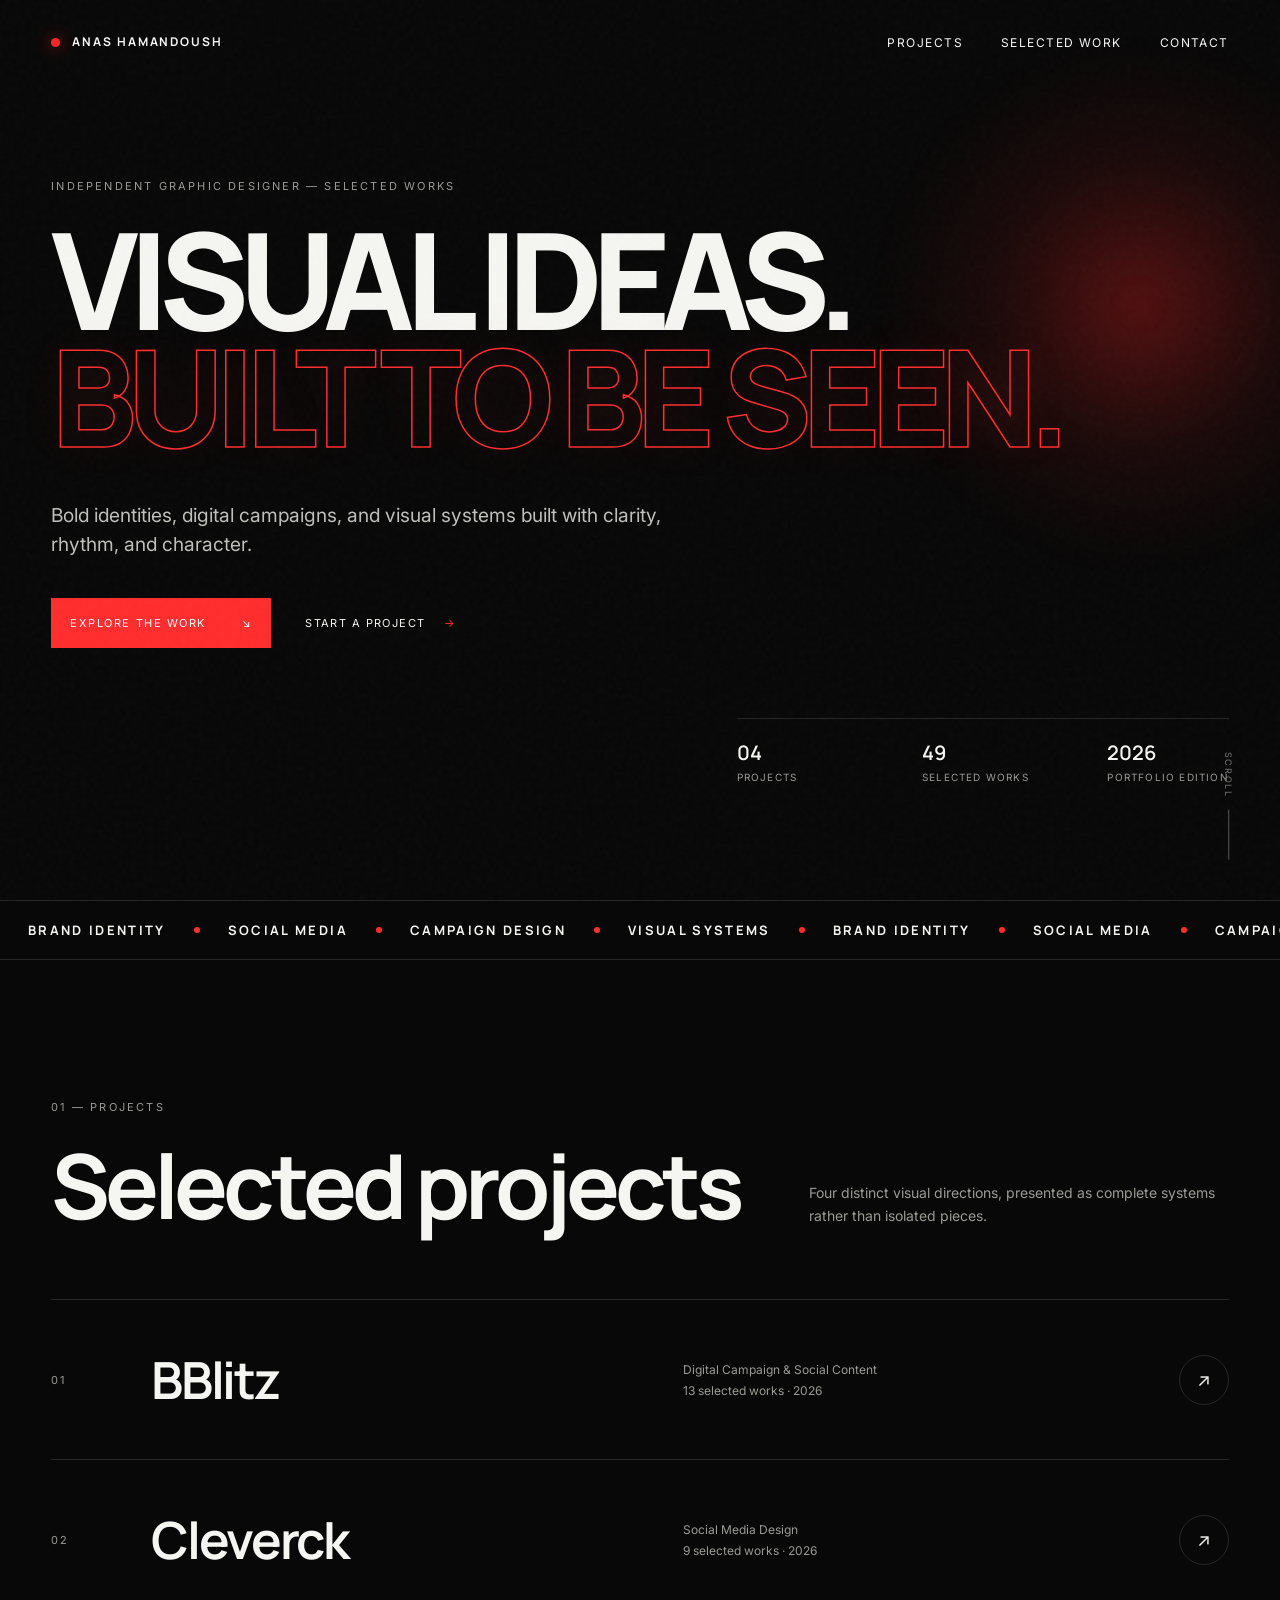
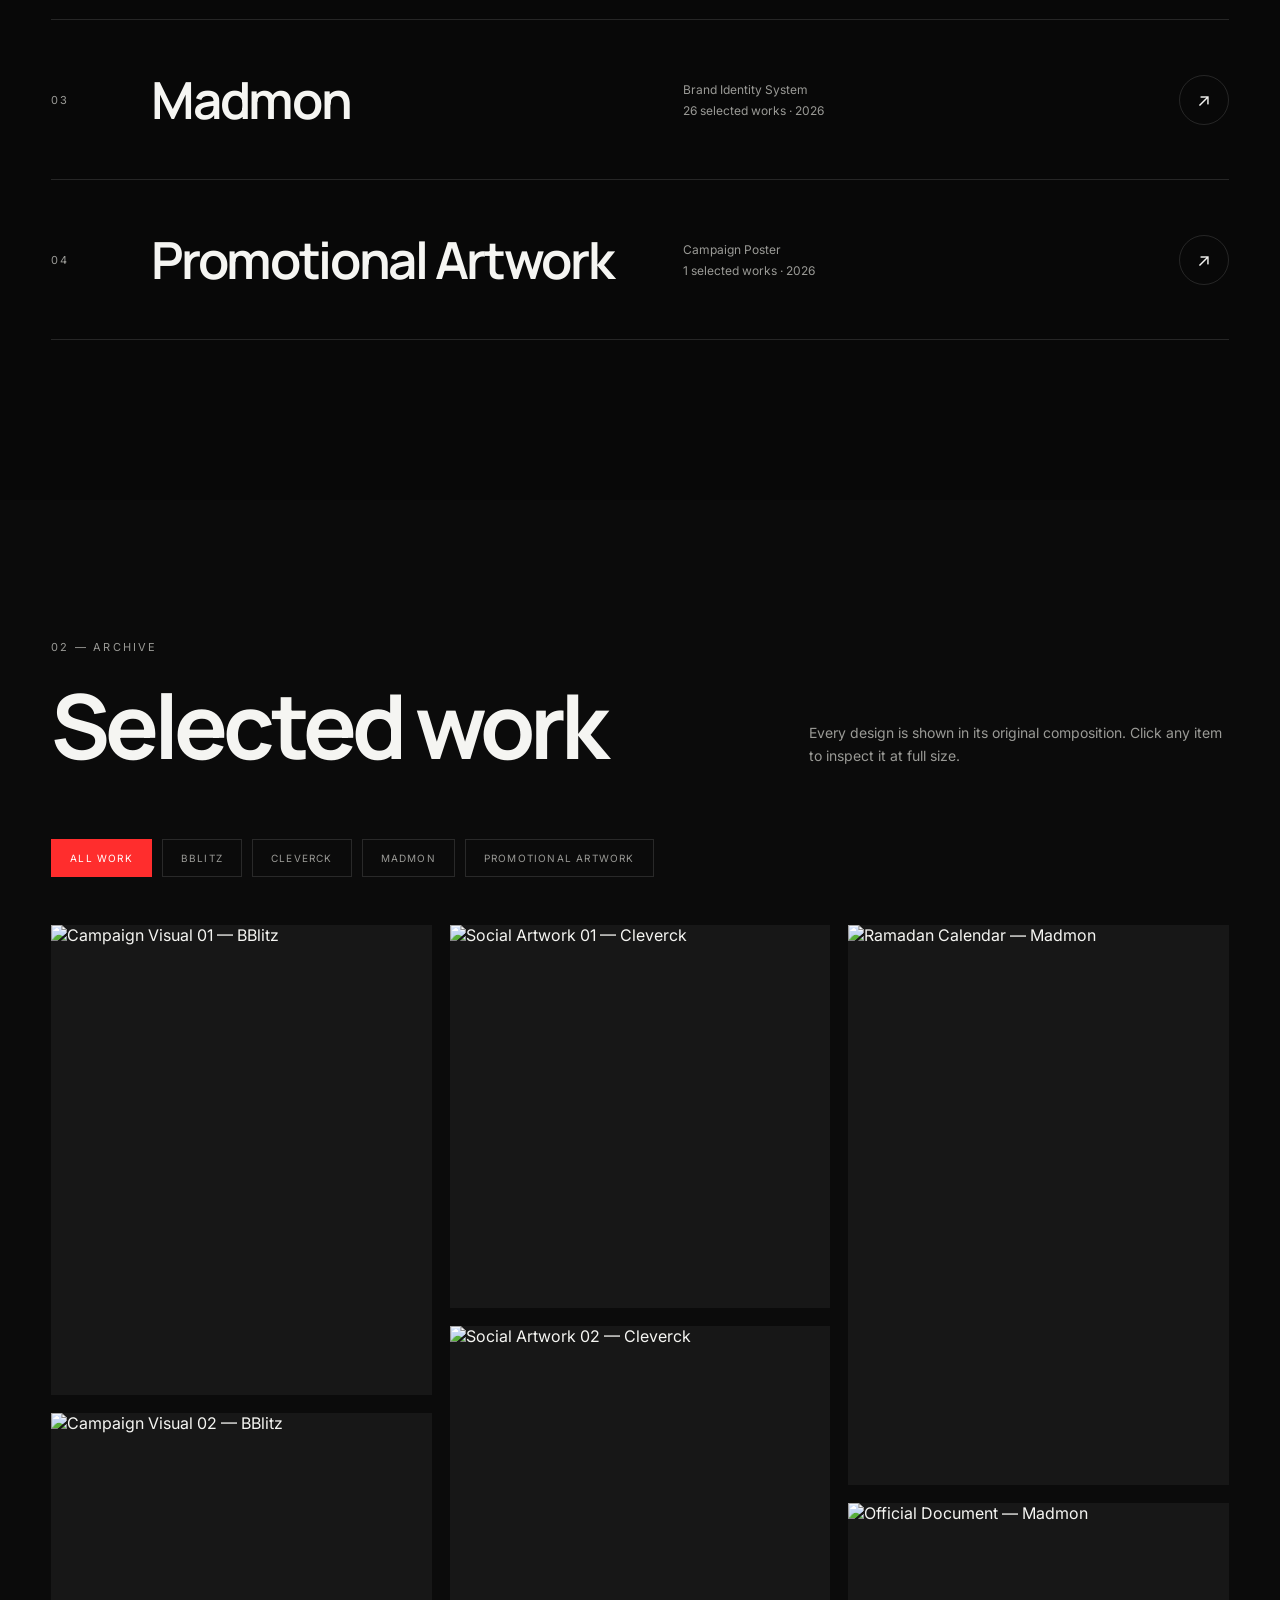
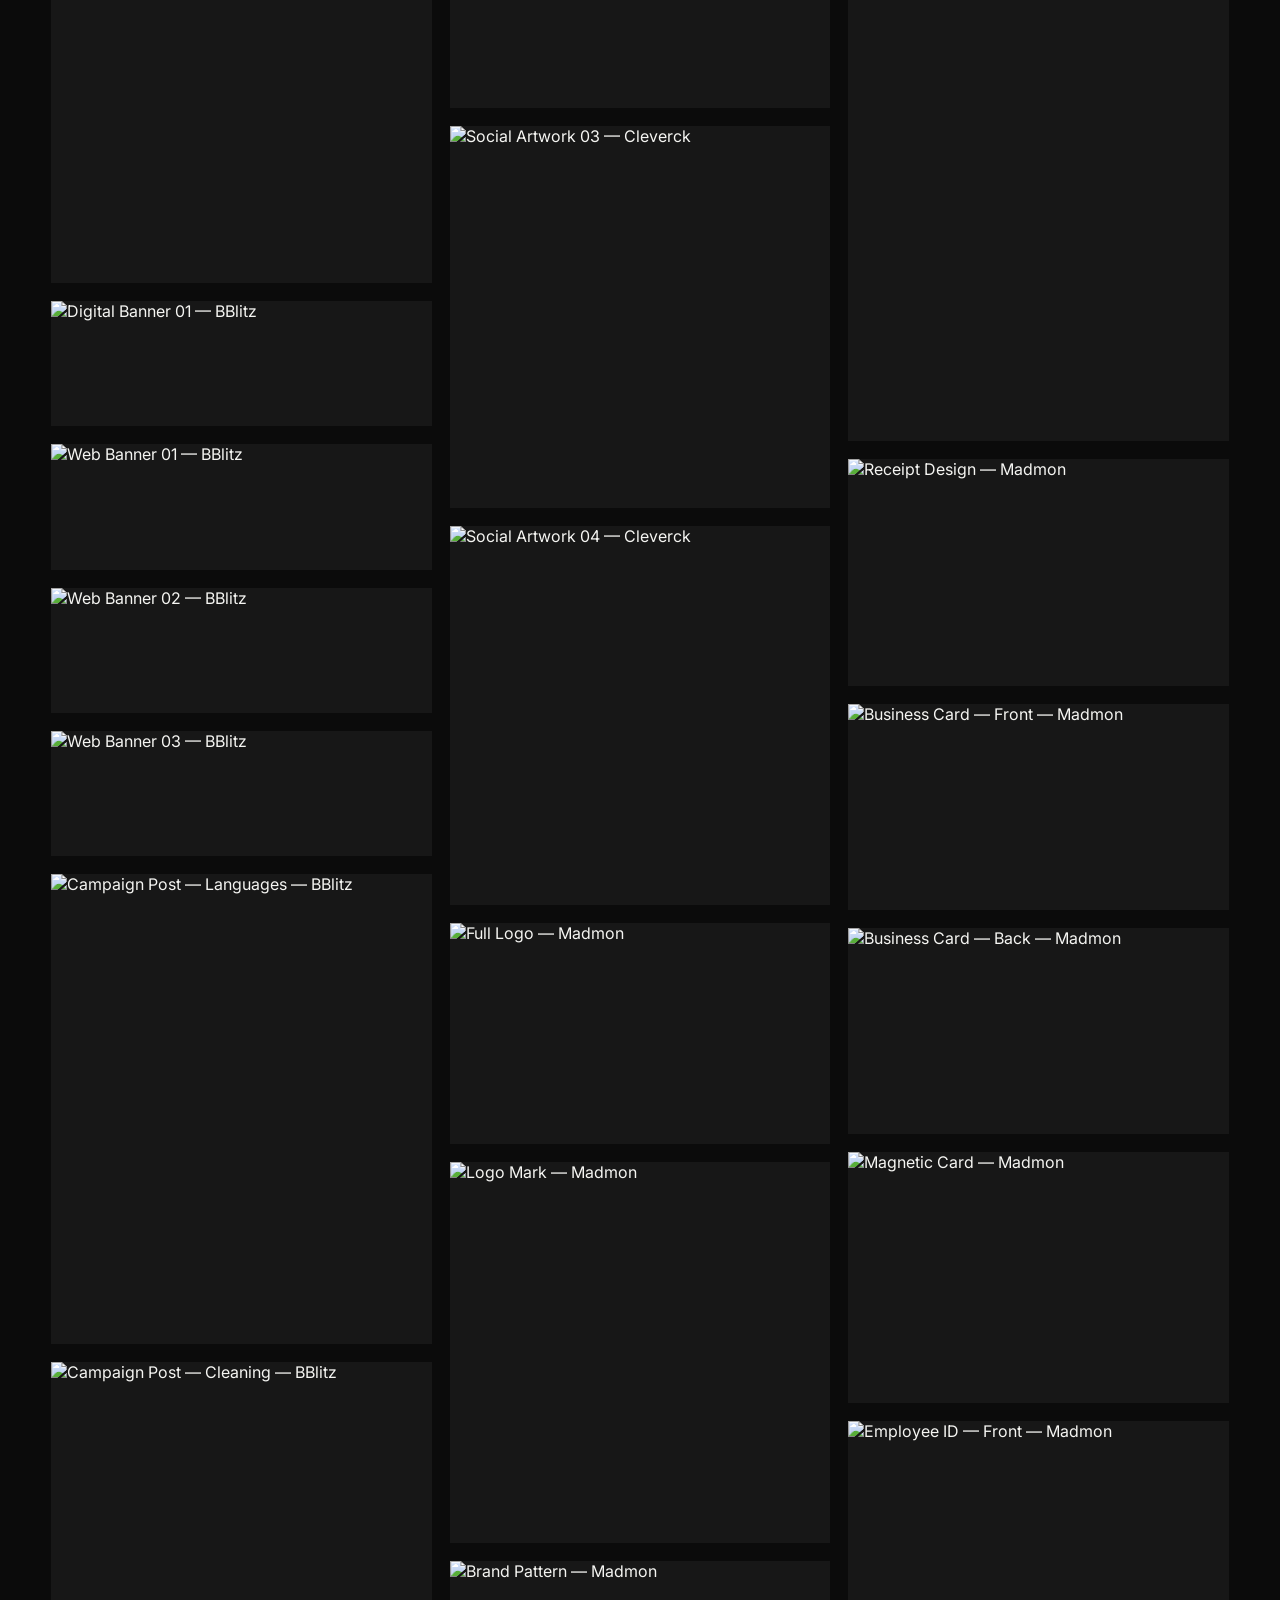
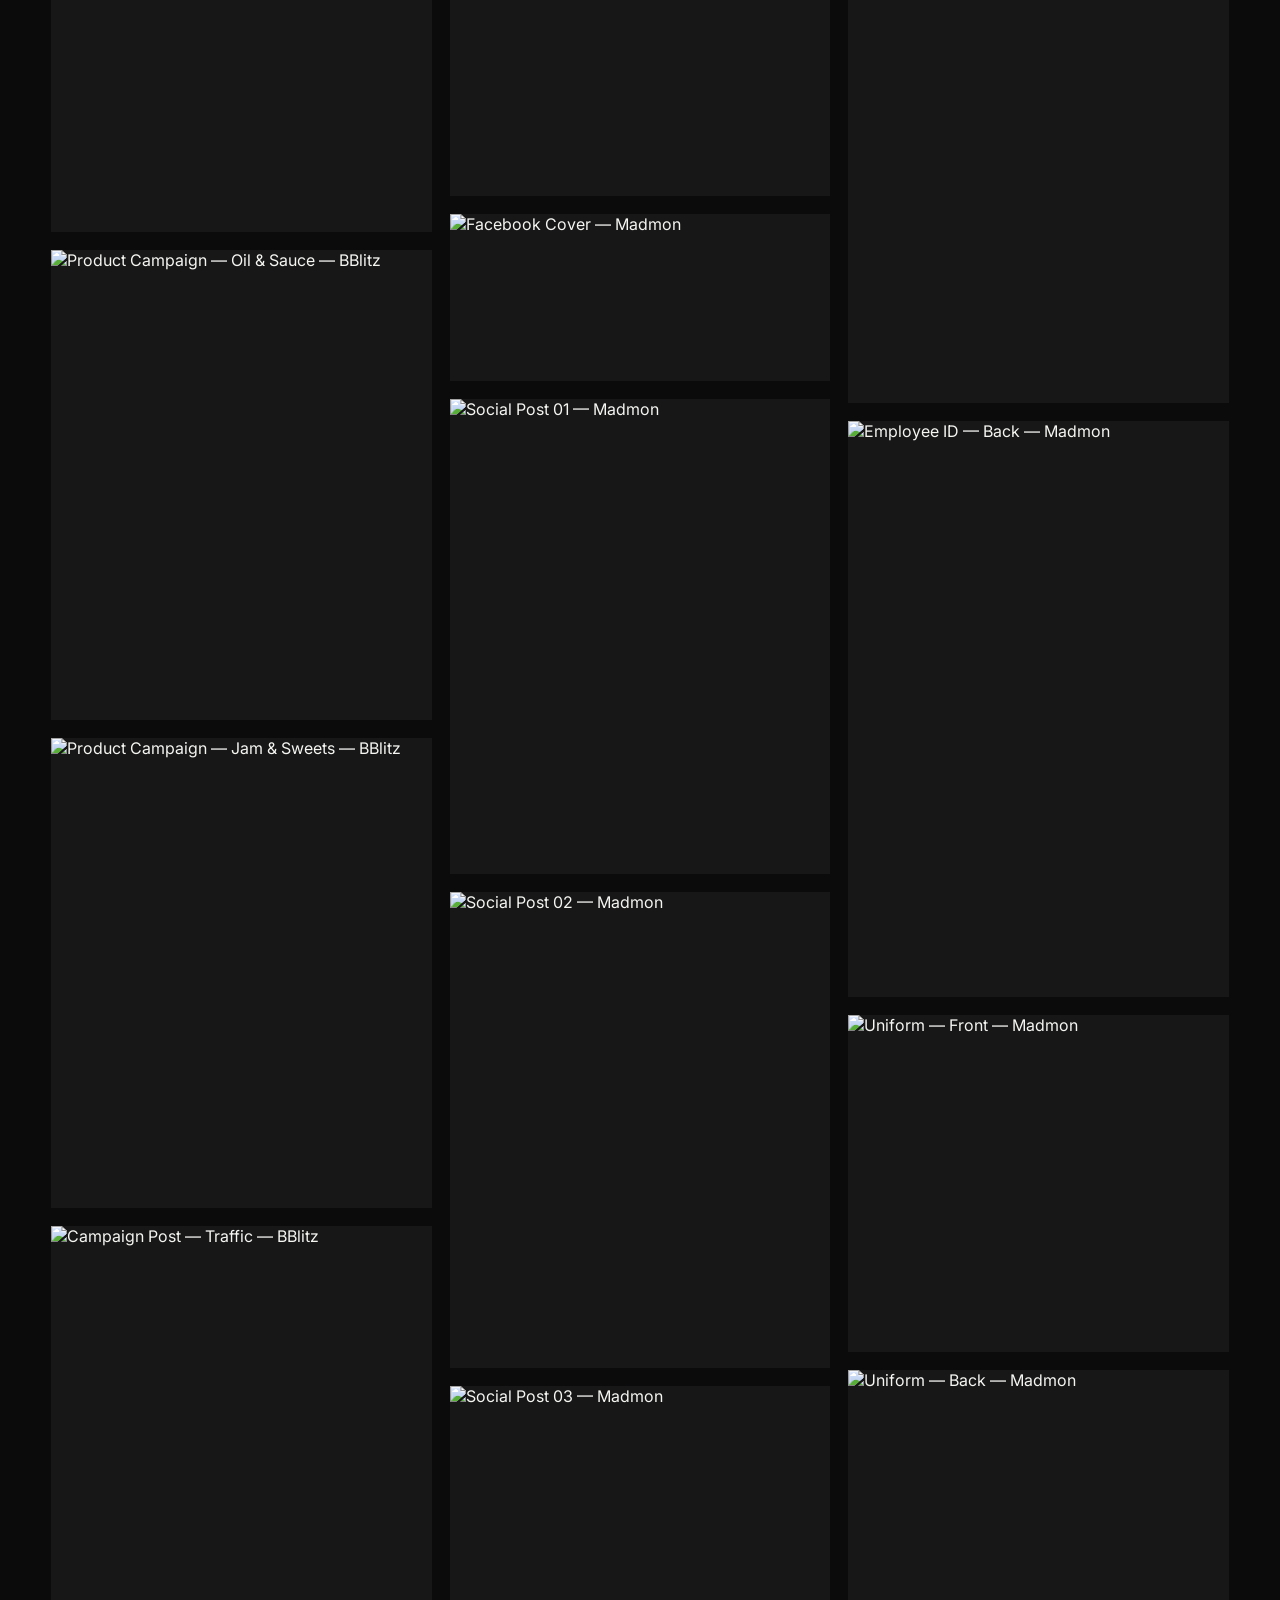
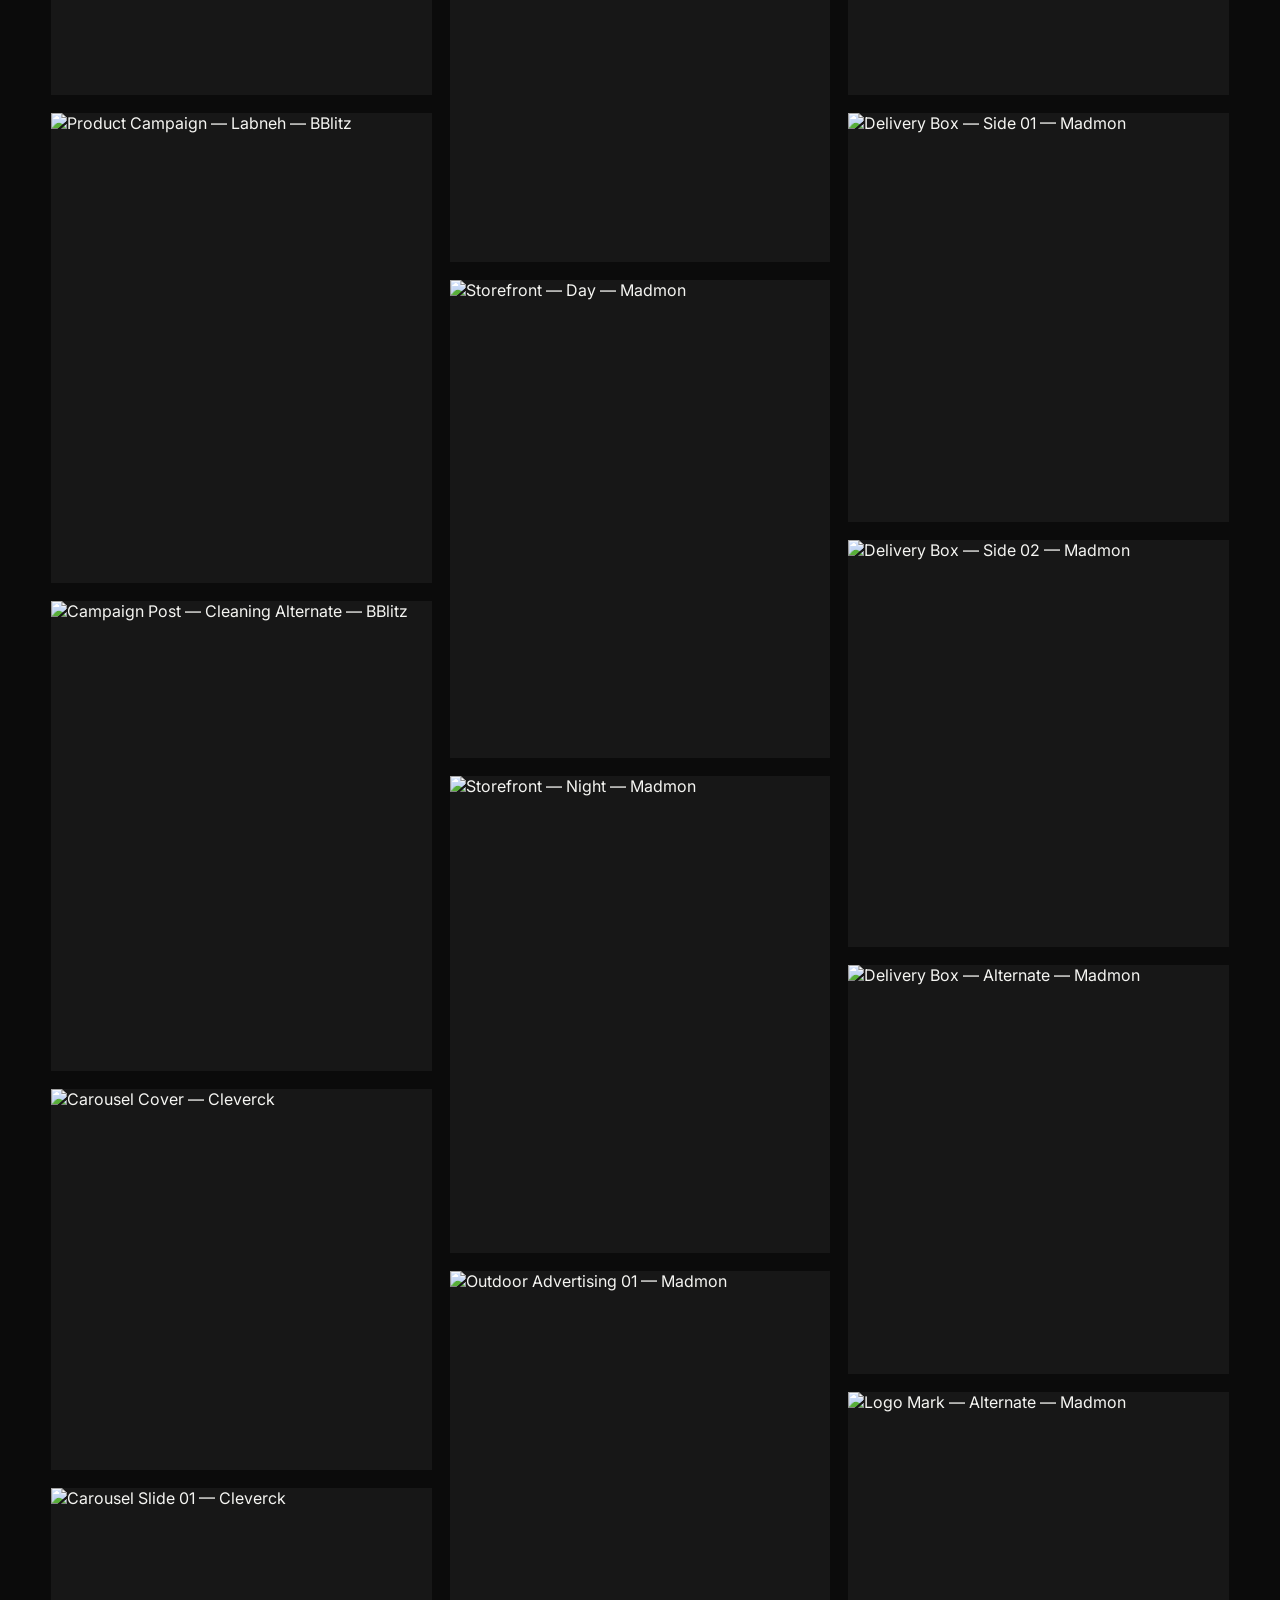
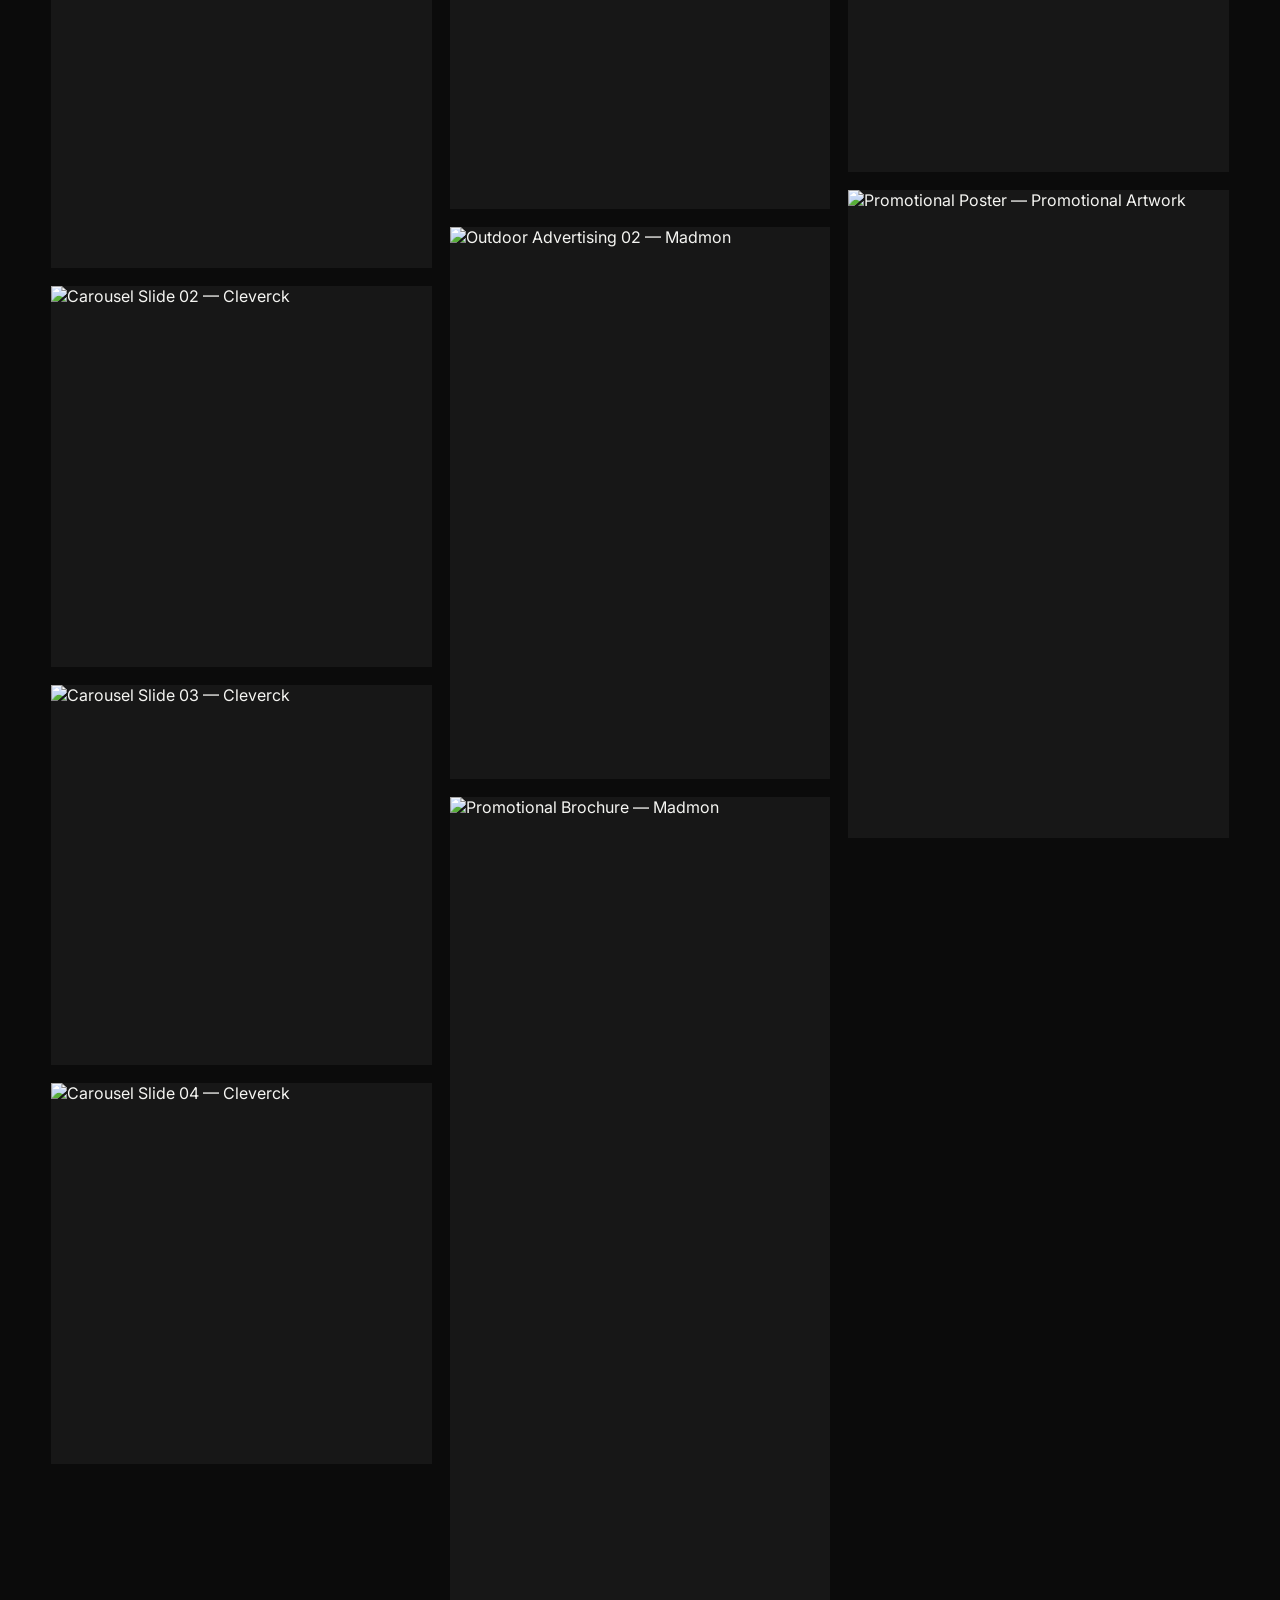
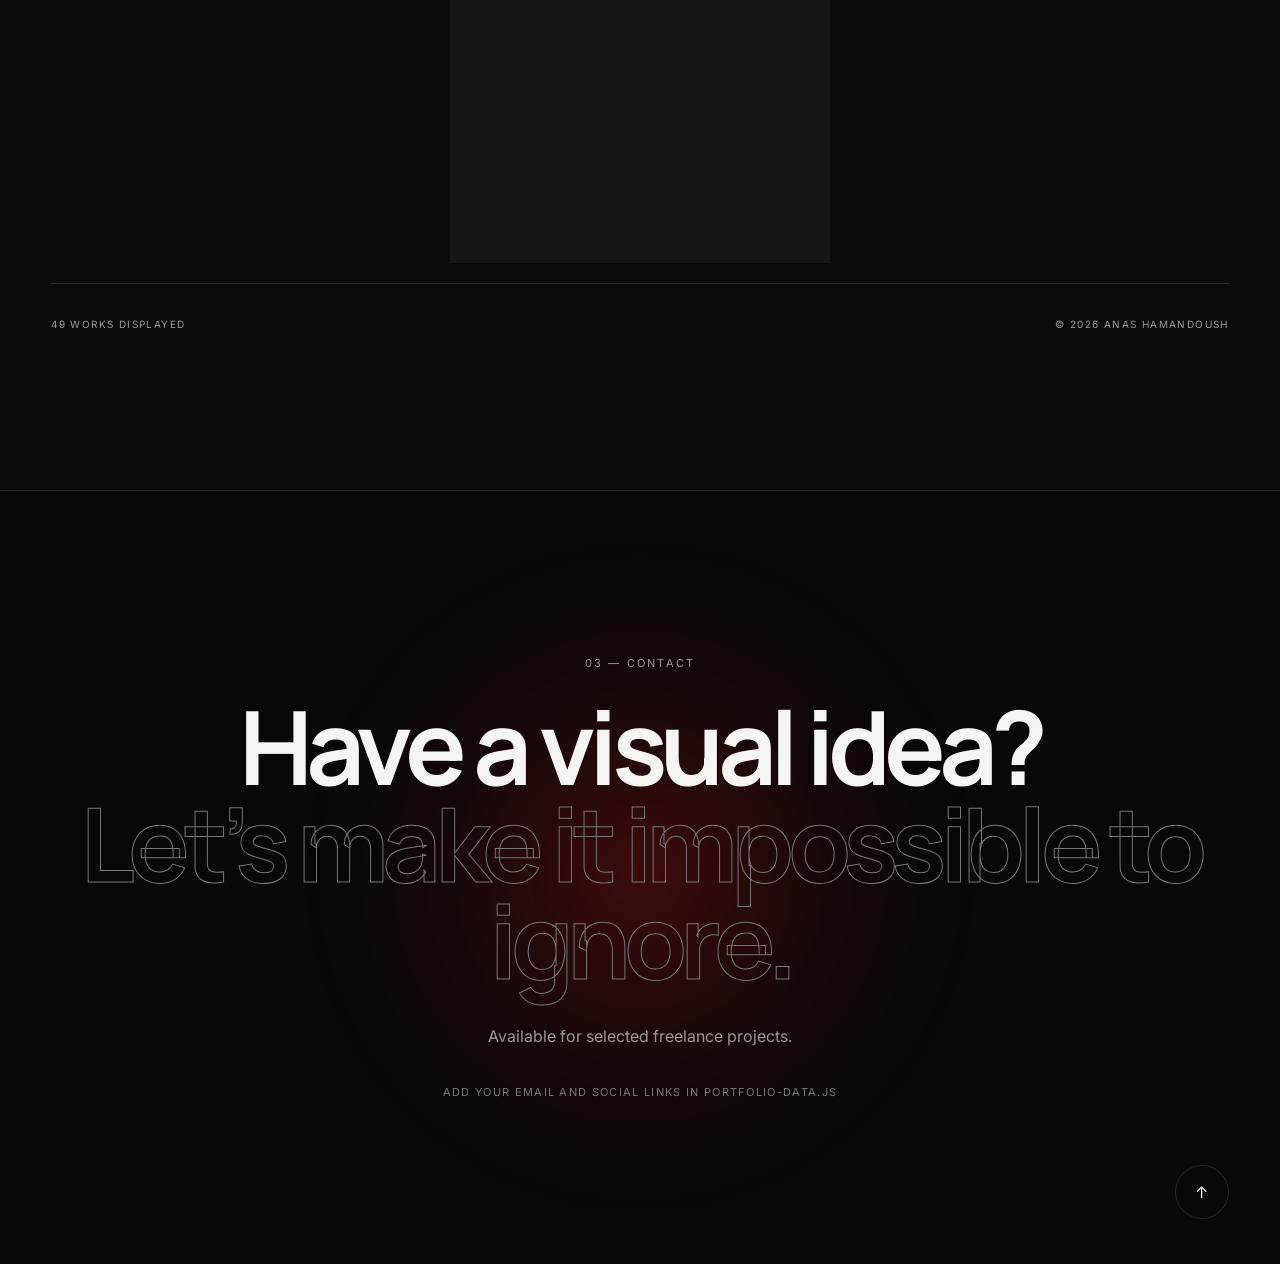
==== index.html @ 8f5f517b "Add files via upload" ====
<!doctype html>
<html lang="en">
<head>
  <meta charset="UTF-8" />
  <meta name="viewport" content="width=device-width, initial-scale=1.0" />
  <meta name="description" content="Graphic design portfolio of Anas Hamandoush." />
  <meta name="theme-color" content="#090909" />
  <title>Anas Hamandoush — Graphic Designer</title>
  <link rel="preconnect" href="https://fonts.googleapis.com">
  <link rel="preconnect" href="https://fonts.gstatic.com" crossorigin>
  <link href="https://fonts.googleapis.com/css2?family=Inter:wght@400;500;600;700&family=Manrope:wght@400;500;600;700;800&display=swap" rel="stylesheet">
  <link rel="stylesheet" href="styles.css" />
</head>
<body>
  <div class="noise" aria-hidden="true"></div>
  <div class="scroll-progress" aria-hidden="true"><span></span></div>

  <header class="site-header">
    <a class="brand" href="#top" aria-label="Home"><span class="brand-dot"></span><span id="brand-name">ANAS HAMANDOUSH</span></a>
    <nav class="desktop-nav" aria-label="Primary navigation">
      <a href="#projects">Projects</a>
      <a href="#work">Selected Work</a>
      <a href="#contact">Contact</a>
    </nav>
    <button class="menu-toggle" aria-label="Open menu" aria-expanded="false"><span></span><span></span></button>
  </header>

  <div class="mobile-menu" aria-hidden="true">
    <a href="#projects">Projects</a><a href="#work">Selected Work</a><a href="#contact">Contact</a>
  </div>

  <main id="top">
    <section class="hero section-pad">
      <div class="hero-grid"></div>
      <div class="hero-content reveal">
        <p class="eyebrow" id="hero-eyebrow"></p>
        <h1><span>Visual ideas.</span><span class="accent-text">Built to be seen.</span></h1>
        <p class="hero-copy" id="hero-intro"></p>
        <div class="hero-actions">
          <a class="button button-primary" href="#work">Explore the work <span>↘</span></a>
          <a class="text-link" href="#contact">Start a project <span>→</span></a>
        </div>
      </div>
      <div class="hero-index reveal" aria-label="Portfolio statistics">
        <div><strong id="stat-projects">04</strong><span>Projects</span></div>
        <div><strong id="stat-works">48</strong><span>Selected works</span></div>
        <div><strong>2026</strong><span>Portfolio edition</span></div>
      </div>
      <div class="scroll-cue">SCROLL <i></i></div>
    </section>

    <section class="marquee" aria-hidden="true">
      <div class="marquee-track">
        <span>BRAND IDENTITY</span><i></i><span>SOCIAL MEDIA</span><i></i><span>CAMPAIGN DESIGN</span><i></i><span>VISUAL SYSTEMS</span><i></i>
        <span>BRAND IDENTITY</span><i></i><span>SOCIAL MEDIA</span><i></i><span>CAMPAIGN DESIGN</span><i></i><span>VISUAL SYSTEMS</span><i></i>
      </div>
    </section>

    <section id="projects" class="projects section-pad">
      <div class="section-heading reveal">
        <div><p class="eyebrow">01 — Projects</p><h2>Selected projects</h2></div>
        <p>Four distinct visual directions, presented as complete systems rather than isolated pieces.</p>
      </div>
      <div id="project-list" class="project-list"></div>
    </section>

    <section id="work" class="work section-pad">
      <div class="section-heading reveal">
        <div><p class="eyebrow">02 — Archive</p><h2>Selected work</h2></div>
        <p>Every design is shown in its original composition. Click any item to inspect it at full size.</p>
      </div>
      <div class="filters reveal" id="filters"></div>
      <div class="gallery" id="gallery"></div>
      <div class="gallery-footer"><span id="visible-count"></span><span>© <span id="current-year"></span> Anas Hamandoush</span></div>
    </section>

    <section id="contact" class="contact section-pad">
      <div class="contact-orb" aria-hidden="true"></div>
      <div class="contact-content reveal">
        <p class="eyebrow">03 — Contact</p>
        <h2>Have a visual idea?<br><span>Let’s make it impossible to ignore.</span></h2>
        <p id="footer-message"></p>
        <div class="contact-links" id="contact-links"></div>
      </div>
      <a href="#top" class="back-top" aria-label="Back to top">↑</a>
    </section>
  </main>

  <div class="lightbox" role="dialog" aria-modal="true" aria-hidden="true" aria-label="Image viewer">
    <button class="lightbox-close" aria-label="Close viewer">×</button>
    <button class="lightbox-nav lightbox-prev" aria-label="Previous image">←</button>
    <figure><img alt="" /><figcaption><span class="lightbox-title"></span><span class="lightbox-count"></span></figcaption></figure>
    <button class="lightbox-nav lightbox-next" aria-label="Next image">→</button>
  </div>

  <script src="portfolio-data.js"></script>
  <script src="script.js"></script>
</body>
</html>
---- styles.css ----
:root {
  --bg: #080808;
  --surface: #101010;
  --surface-2: #171717;
  --text: #f5f5f2;
  --muted: #9a9a96;
  --line: rgba(255,255,255,.12);
  --accent: #ff2d2d;
  --accent-deep: #b50000;
  --max: 1440px;
  --pad: clamp(22px, 4vw, 72px);
}
* { box-sizing: border-box; }
html { scroll-behavior: smooth; background: var(--bg); }
body { margin: 0; color: var(--text); background: var(--bg); font-family: Inter, sans-serif; overflow-x: hidden; }
body.menu-open, body.lightbox-open { overflow: hidden; }
a { color: inherit; text-decoration: none; }
button { color: inherit; font: inherit; }
img { display: block; max-width: 100%; }
::selection { background: var(--accent); color: #fff; }
.noise { position: fixed; inset: 0; pointer-events: none; z-index: 100; opacity: .035; background-image: url("data:image/svg+xml,%3Csvg viewBox='0 0 180 180' xmlns='http://www.w3.org/2000/svg'%3E%3Cfilter id='n'%3E%3CfeTurbulence type='fractalNoise' baseFrequency='.9' numOctaves='3' stitchTiles='stitch'/%3E%3C/filter%3E%3Crect width='100%25' height='100%25' filter='url(%23n)' opacity='.7'/%3E%3C/svg%3E"); }
.scroll-progress { position: fixed; inset: 0 0 auto; height: 2px; z-index: 120; }
.scroll-progress span { display: block; width: 0; height: 100%; background: var(--accent); box-shadow: 0 0 18px var(--accent); }
.section-pad { padding-left: var(--pad); padding-right: var(--pad); }
.site-header { position: fixed; z-index: 90; inset: 0 0 auto; height: 84px; display: flex; align-items: center; justify-content: space-between; padding: 0 var(--pad); mix-blend-mode: difference; color: white; }
.brand { display: flex; align-items: center; gap: 12px; font: 700 12px/1 Manrope, sans-serif; letter-spacing: .16em; }
.brand-dot { width: 9px; height: 9px; border-radius: 50%; background: var(--accent); box-shadow: 0 0 18px rgba(255,45,45,.9); }
.desktop-nav { display: flex; gap: 38px; font-size: 12px; text-transform: uppercase; letter-spacing: .12em; }
.desktop-nav a { position: relative; }
.desktop-nav a::after { content:""; position: absolute; left:0; right:100%; bottom:-8px; height:1px; background:white; transition:.3s; }
.desktop-nav a:hover::after { right:0; }
.menu-toggle { display: none; width: 42px; height: 42px; border:0; background:transparent; padding:10px; cursor:pointer; }
.menu-toggle span { display:block; height:1px; background:white; margin:7px 0; transition:.3s; }
.mobile-menu { position: fixed; z-index: 80; inset:0; background:#090909; display:flex; flex-direction:column; justify-content:center; padding:var(--pad); transform:translateY(-105%); transition:.5s cubic-bezier(.76,0,.24,1); }
.mobile-menu a { font: 700 clamp(40px,12vw,78px)/1.1 Manrope; border-bottom:1px solid var(--line); padding:18px 0; }
body.menu-open .mobile-menu { transform:translateY(0); }
body.menu-open .menu-toggle span:first-child { transform:translateY(4px) rotate(45deg); }
body.menu-open .menu-toggle span:last-child { transform:translateY(-4px) rotate(-45deg); }
.hero { min-height: 100svh; position: relative; display:flex; flex-direction:column; justify-content:center; overflow:hidden; padding-top:120px; padding-bottom:58px; }
.hero::before { content:""; position:absolute; width:42vw; height:42vw; min-width:420px; min-height:420px; right:-10vw; top:4vh; border-radius:50%; background:radial-gradient(circle, rgba(255,36,36,.3), rgba(255,36,36,.08) 38%, transparent 70%); filter:blur(10px); animation:pulse 6s ease-in-out infinite; }
.hero::after { content:""; position:absolute; inset:0; background:linear-gradient(90deg,transparent 49.9%,rgba(255,255,255,.055) 50%,transparent 50.1%), linear-gradient(0deg,transparent 49.9%,rgba(255,255,255,.035) 50%,transparent 50.1%); background-size:120px 120px; mask-image:linear-gradient(to bottom,black,transparent 82%); opacity:.45; }
@keyframes pulse { 50% { transform:scale(1.1); opacity:.75; } }
.hero-content { max-width: 1220px; position:relative; z-index:2; }
.eyebrow { margin:0 0 28px; color:var(--muted); font-size:11px; text-transform:uppercase; letter-spacing:.2em; }
.hero h1 { margin:0; font:800 clamp(58px,10.5vw,164px)/.87 Manrope,sans-serif; letter-spacing:-.075em; text-transform:uppercase; }
.hero h1 span { display:block; }
.accent-text { color:transparent; -webkit-text-stroke:1.5px var(--accent); text-shadow:0 0 42px rgba(255,45,45,.08); }
.hero-copy { max-width:620px; margin:46px 0 0; color:#c0c0bc; font-size:clamp(16px,1.5vw,22px); line-height:1.55; }
.hero-actions { display:flex; align-items:center; gap:34px; margin-top:38px; }
.button { display:inline-flex; align-items:center; justify-content:space-between; min-width:220px; padding:17px 18px; border:1px solid var(--line); text-transform:uppercase; font-size:11px; letter-spacing:.14em; transition:.3s; }
.button-primary { background:var(--accent); border-color:var(--accent); color:white; }
.button-primary:hover { background:white; border-color:white; color:#080808; transform:translateY(-3px); }
.text-link { text-transform:uppercase; letter-spacing:.13em; font-size:11px; display:flex; gap:18px; }
.text-link span { color:var(--accent); transition:.3s; }
.text-link:hover span { transform:translateX(6px); }
.hero-index { position:relative; z-index:2; align-self:flex-end; display:grid; grid-template-columns:repeat(3,1fr); gap:clamp(24px,5vw,80px); margin-top:70px; padding-top:20px; border-top:1px solid var(--line); }
.hero-index div { display:grid; gap:5px; }
.hero-index strong { font:600 20px Manrope; }
.hero-index span { color:var(--muted); font-size:10px; text-transform:uppercase; letter-spacing:.12em; }
.scroll-cue { position:absolute; z-index:3; right:var(--pad); bottom:35px; display:flex; align-items:center; gap:12px; color:#777; font-size:9px; letter-spacing:.18em; transform:rotate(90deg); transform-origin:right center; }
.scroll-cue i { display:block; width:50px; height:1px; background:#555; position:relative; overflow:hidden; }
.scroll-cue i::after { content:""; position:absolute; inset:0; background:var(--accent); transform:translateX(-100%); animation:cue 2s infinite; }
@keyframes cue { to { transform:translateX(100%); } }
.marquee { border-top:1px solid var(--line); border-bottom:1px solid var(--line); overflow:hidden; padding:20px 0; }
.marquee-track { display:flex; width:max-content; align-items:center; animation:marquee 24s linear infinite; }
.marquee span { font:700 13px Manrope; letter-spacing:.18em; padding:0 28px; }
.marquee i { width:6px; height:6px; border-radius:50%; background:var(--accent); }
@keyframes marquee { to { transform:translateX(-50%); } }
.projects, .work { padding-top:140px; padding-bottom:160px; max-width:calc(var(--max) + 2*var(--pad)); margin:auto; }
.section-heading { display:grid; grid-template-columns:1fr minmax(260px,420px); gap:60px; align-items:end; margin-bottom:72px; }
.section-heading h2 { margin:0; font:700 clamp(48px,7vw,94px)/.95 Manrope; letter-spacing:-.055em; }
.section-heading > p { margin:0; color:var(--muted); line-height:1.65; font-size:14px; }
.project-list { border-top:1px solid var(--line); }
.project-row { position:relative; display:grid; grid-template-columns:72px 1.15fr 1fr 80px; gap:28px; align-items:center; min-height:160px; border-bottom:1px solid var(--line); transition:.35s; cursor:pointer; overflow:hidden; }
.project-row::before { content:""; position:absolute; inset:0; background:var(--accent); transform:translateY(102%); transition:.45s cubic-bezier(.76,0,.24,1); z-index:-1; }
.project-row:hover::before { transform:translateY(0); }
.project-row:hover { padding:0 24px; color:white; }
.project-row .number { color:var(--muted); font-size:11px; letter-spacing:.16em; }
.project-row h3 { margin:0; font:650 clamp(32px,4vw,62px)/1 Manrope; letter-spacing:-.045em; }
.project-meta { color:var(--muted); display:grid; gap:6px; font-size:12px; }
.project-row:hover .project-meta, .project-row:hover .number { color:rgba(255,255,255,.75); }
.project-arrow { justify-self:end; width:50px; height:50px; border:1px solid var(--line); border-radius:50%; display:grid; place-items:center; font-size:18px; transition:.35s; }
.project-row:hover .project-arrow { background:white; color:#111; border-color:white; transform:rotate(-45deg); }
.project-preview { position:fixed; z-index:20; width:min(28vw,430px); height:min(36vw,520px); pointer-events:none; opacity:0; transform:translate(-50%,-50%) scale(.85) rotate(-3deg); transition:opacity .25s, transform .25s; border:8px solid white; box-shadow:0 24px 80px rgba(0,0,0,.55); overflow:hidden; }
.project-preview.visible { opacity:1; transform:translate(-50%,-50%) scale(1) rotate(2deg); }
.project-preview img { width:100%; height:100%; object-fit:cover; }
.work { background:#0b0b0b; max-width:none; }
.work > * { max-width:var(--max); margin-left:auto; margin-right:auto; }
.filters { display:flex; flex-wrap:wrap; gap:10px; margin-bottom:48px; }
.filter-button { border:1px solid var(--line); background:transparent; padding:12px 18px; color:var(--muted); text-transform:uppercase; letter-spacing:.12em; font-size:10px; cursor:pointer; transition:.25s; }
.filter-button:hover, .filter-button.active { color:white; border-color:var(--accent); background:var(--accent); }
.gallery { columns:3 320px; column-gap:18px; }
.gallery-item { break-inside:avoid; margin:0 0 18px; position:relative; background:var(--surface-2); overflow:hidden; cursor:zoom-in; opacity:0; transform:translateY(30px); transition:opacity .55s, transform .55s; }
.gallery-item.in-view { opacity:1; transform:none; }
.gallery-item[hidden] { display:none; }
.gallery-item img { width:100%; height:auto; transition:transform .7s cubic-bezier(.2,.8,.2,1), filter .4s; }
.gallery-item::after { content:""; position:absolute; inset:0; background:linear-gradient(to top,rgba(0,0,0,.86),transparent 42%); opacity:0; transition:.35s; }
.gallery-item:hover img { transform:scale(1.025); filter:brightness(.78); }
.gallery-item:hover::after { opacity:1; }
.gallery-caption { position:absolute; z-index:2; left:20px; right:20px; bottom:18px; display:flex; justify-content:space-between; gap:20px; align-items:end; opacity:0; transform:translateY(8px); transition:.35s; }
.gallery-item:hover .gallery-caption { opacity:1; transform:none; }
.gallery-caption strong { font:600 14px Manrope; }
.gallery-caption span { color:#bbb; font-size:9px; text-transform:uppercase; letter-spacing:.12em; }
.gallery-footer { display:flex; justify-content:space-between; padding-top:34px; margin-top:20px!important; border-top:1px solid var(--line); color:var(--muted); font-size:10px; text-transform:uppercase; letter-spacing:.14em; }
.contact { min-height:86svh; display:flex; align-items:center; justify-content:center; position:relative; overflow:hidden; border-top:1px solid var(--line); }
.contact-content { position:relative; z-index:2; max-width:1200px; text-align:center; }
.contact h2 { margin:0; font:700 clamp(50px,8vw,120px)/.95 Manrope; letter-spacing:-.065em; }
.contact h2 span { color:transparent; -webkit-text-stroke:1px #777; }
.contact-content > p:not(.eyebrow) { color:var(--muted); margin:34px auto 0; max-width:600px; line-height:1.6; }
.contact-links { display:flex; flex-wrap:wrap; justify-content:center; gap:12px; margin-top:36px; }
.contact-links a { border-bottom:1px solid var(--accent); padding:10px 2px; margin:0 12px; font-size:12px; text-transform:uppercase; letter-spacing:.14em; }
.contact-orb { position:absolute; width:55vw; height:55vw; border-radius:50%; background:radial-gradient(circle, rgba(255,30,30,.22), rgba(255,0,0,.05) 40%, transparent 68%); filter:blur(8px); }
.back-top { position:absolute; right:var(--pad); bottom:45px; width:54px; height:54px; border:1px solid var(--line); border-radius:50%; display:grid; place-items:center; transition:.3s; }
.back-top:hover { background:var(--accent); border-color:var(--accent); transform:translateY(-6px); }
.lightbox { position:fixed; z-index:200; inset:0; display:grid; grid-template-columns:80px 1fr 80px; align-items:center; background:rgba(3,3,3,.96); opacity:0; pointer-events:none; transition:.3s; }
.lightbox.open { opacity:1; pointer-events:auto; }
.lightbox figure { margin:0; height:100svh; display:flex; flex-direction:column; align-items:center; justify-content:center; padding:70px 20px 28px; }
.lightbox img { max-width:100%; max-height:calc(100svh - 130px); object-fit:contain; box-shadow:0 20px 90px rgba(0,0,0,.6); }
.lightbox figcaption { width:min(100%,1000px); display:flex; justify-content:space-between; padding-top:18px; color:var(--muted); font-size:11px; text-transform:uppercase; letter-spacing:.12em; }
.lightbox-close, .lightbox-nav { border:0; background:transparent; cursor:pointer; }
.lightbox-close { position:absolute; top:20px; right:28px; font-size:40px; font-weight:200; z-index:2; }
.lightbox-nav { width:55px; height:55px; border:1px solid var(--line); border-radius:50%; justify-self:center; font-size:18px; transition:.25s; }
.lightbox-nav:hover { background:var(--accent); border-color:var(--accent); }
.reveal { opacity:0; transform:translateY(30px); transition:opacity .8s, transform .8s; }
.reveal.in-view { opacity:1; transform:none; }
@media (max-width: 900px) {
  .desktop-nav { display:none; } .menu-toggle { display:block; }
  .hero h1 { font-size:clamp(52px,14vw,100px); }
  .hero-index { align-self:stretch; gap:16px; }
  .section-heading { grid-template-columns:1fr; gap:24px; }
  .project-row { grid-template-columns:44px 1fr 50px; min-height:132px; }
  .project-meta { display:none; }
  .project-preview { display:none; }
  .lightbox { grid-template-columns:56px 1fr 56px; }
}
@media (max-width: 600px) {
  .site-header { height:70px; }
  .hero { padding-top:100px; }
  .hero h1 { letter-spacing:-.06em; }
  .hero-copy { margin-top:30px; font-size:15px; }
  .hero-actions { align-items:flex-start; flex-direction:column; gap:22px; }
  .hero-index { margin-top:52px; grid-template-columns:repeat(2,1fr); }
  .hero-index div:last-child { display:none; }
  .scroll-cue { display:none; }
  .projects,.work { padding-top:100px; padding-bottom:110px; }
  .project-row { grid-template-columns:36px 1fr 44px; gap:12px; }
  .project-row h3 { font-size:30px; }
  .project-row:hover { padding:0 10px; }
  .gallery { columns:1; }
  .gallery-caption { opacity:1; transform:none; position:relative; left:auto; right:auto; bottom:auto; padding:14px 16px; background:#111; }
  .gallery-item::after { display:none; }
  .lightbox { grid-template-columns:1fr; }
  .lightbox-nav { position:absolute; bottom:18px; z-index:3; }
  .lightbox-prev { left:18px; } .lightbox-next { right:18px; }
  .lightbox figure { padding:70px 14px 90px; }
  .lightbox figcaption { font-size:9px; }
  .contact { min-height:75svh; }
}
@media (prefers-reduced-motion: reduce) {
  *,*::before,*::after { animation-duration:.01ms!important; animation-iteration-count:1!important; scroll-behavior:auto!important; transition-duration:.01ms!important; }
}
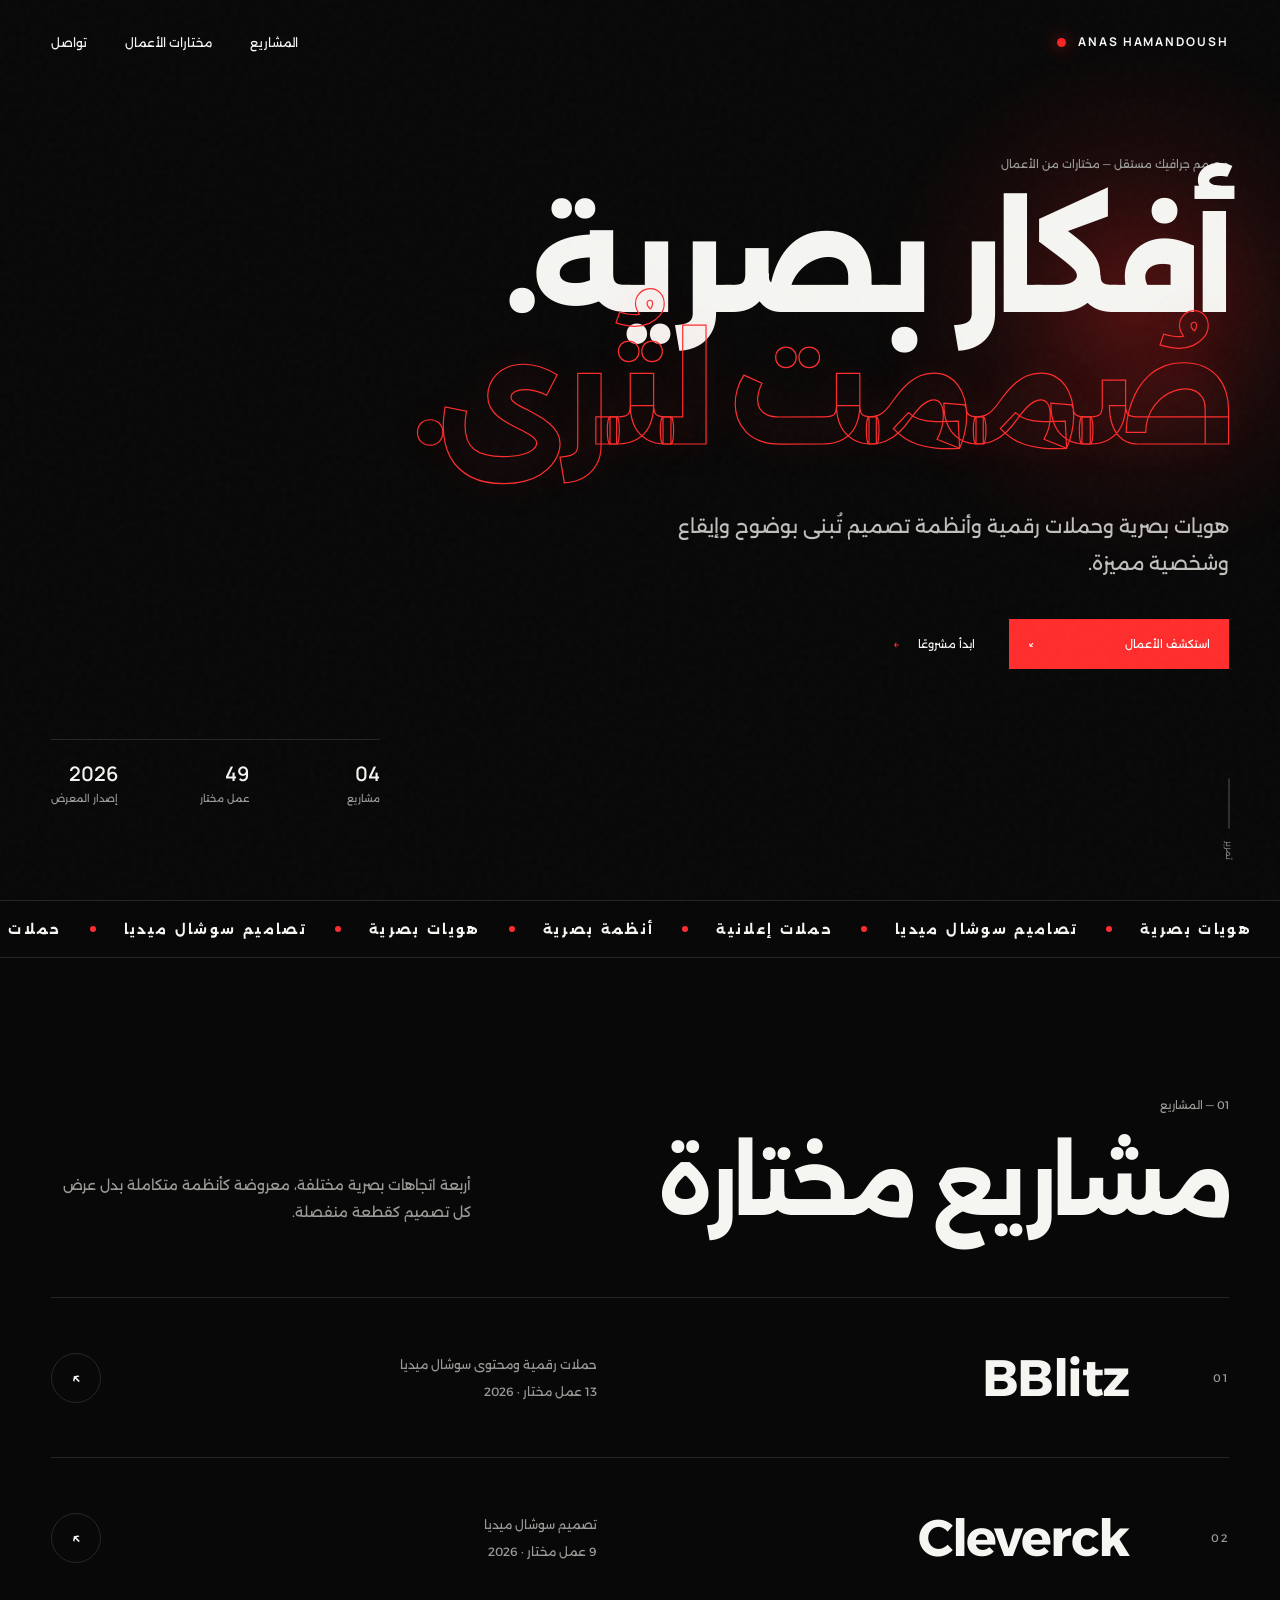
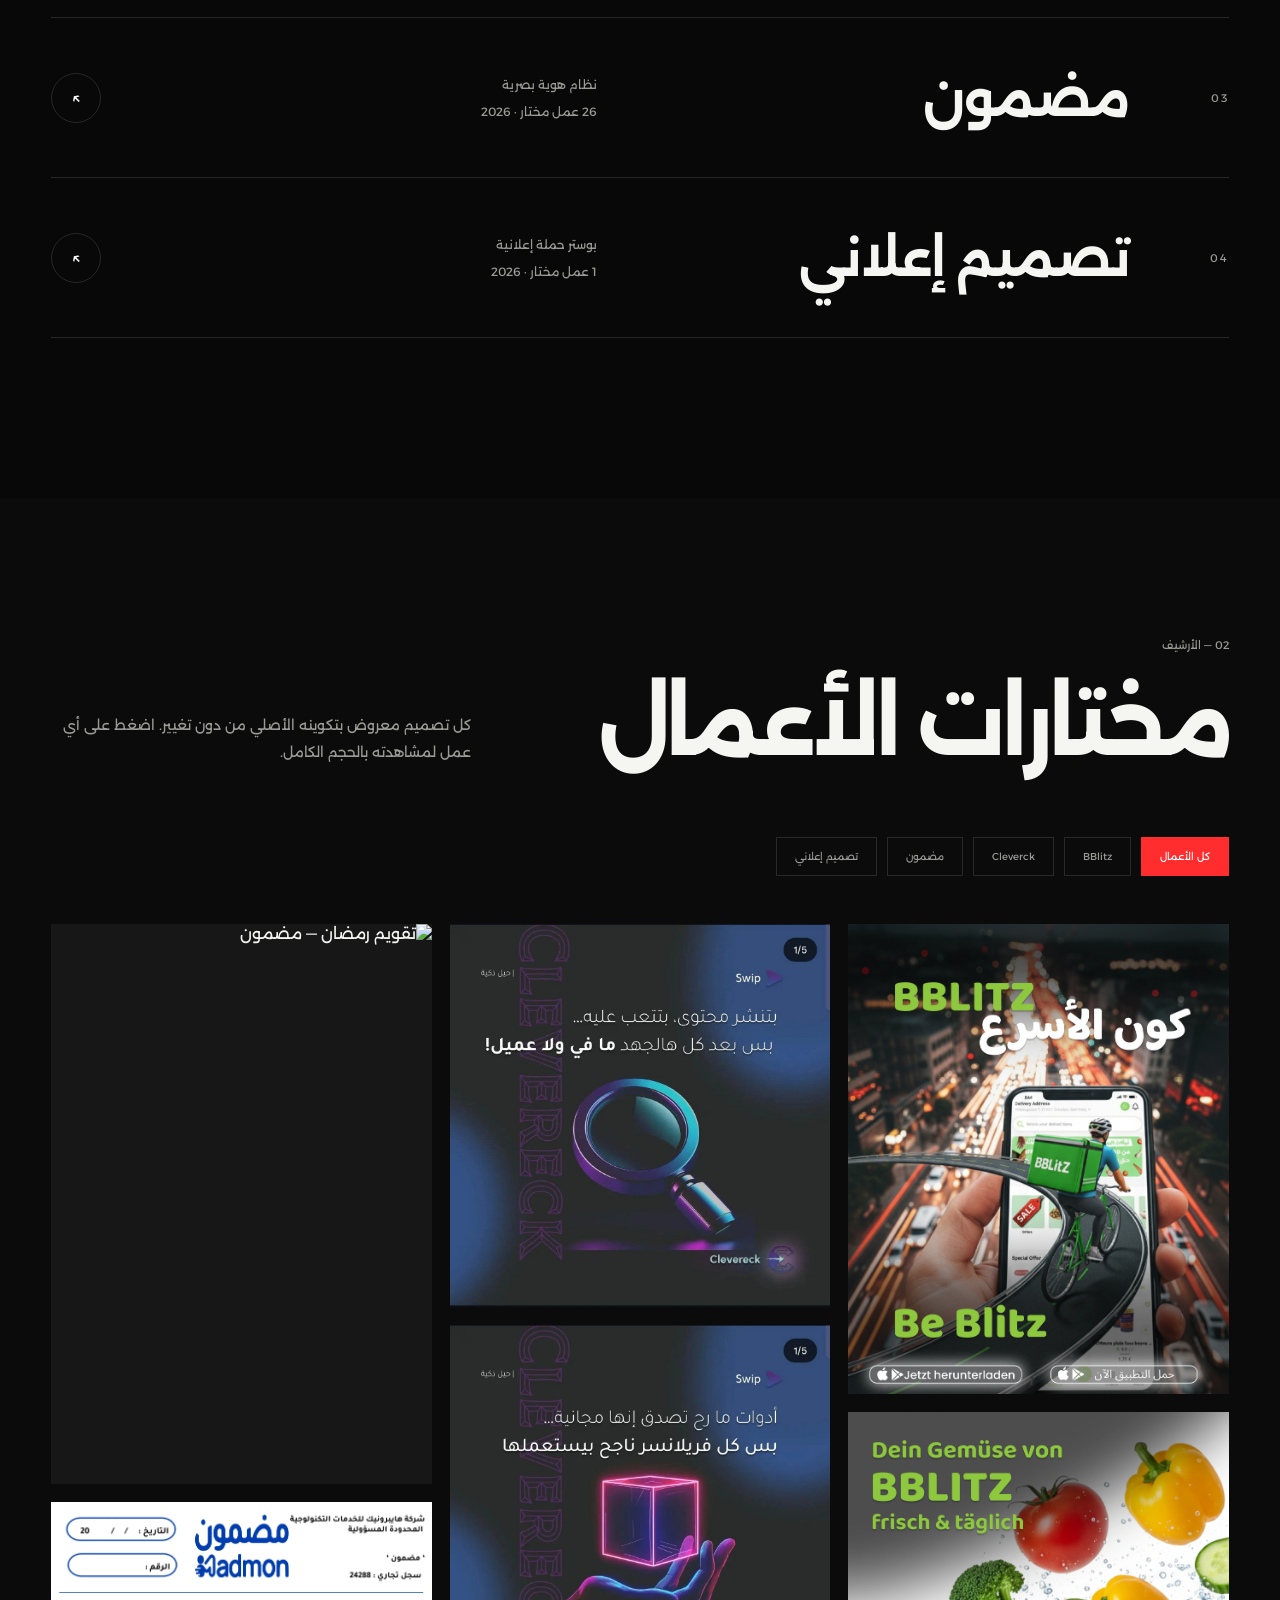
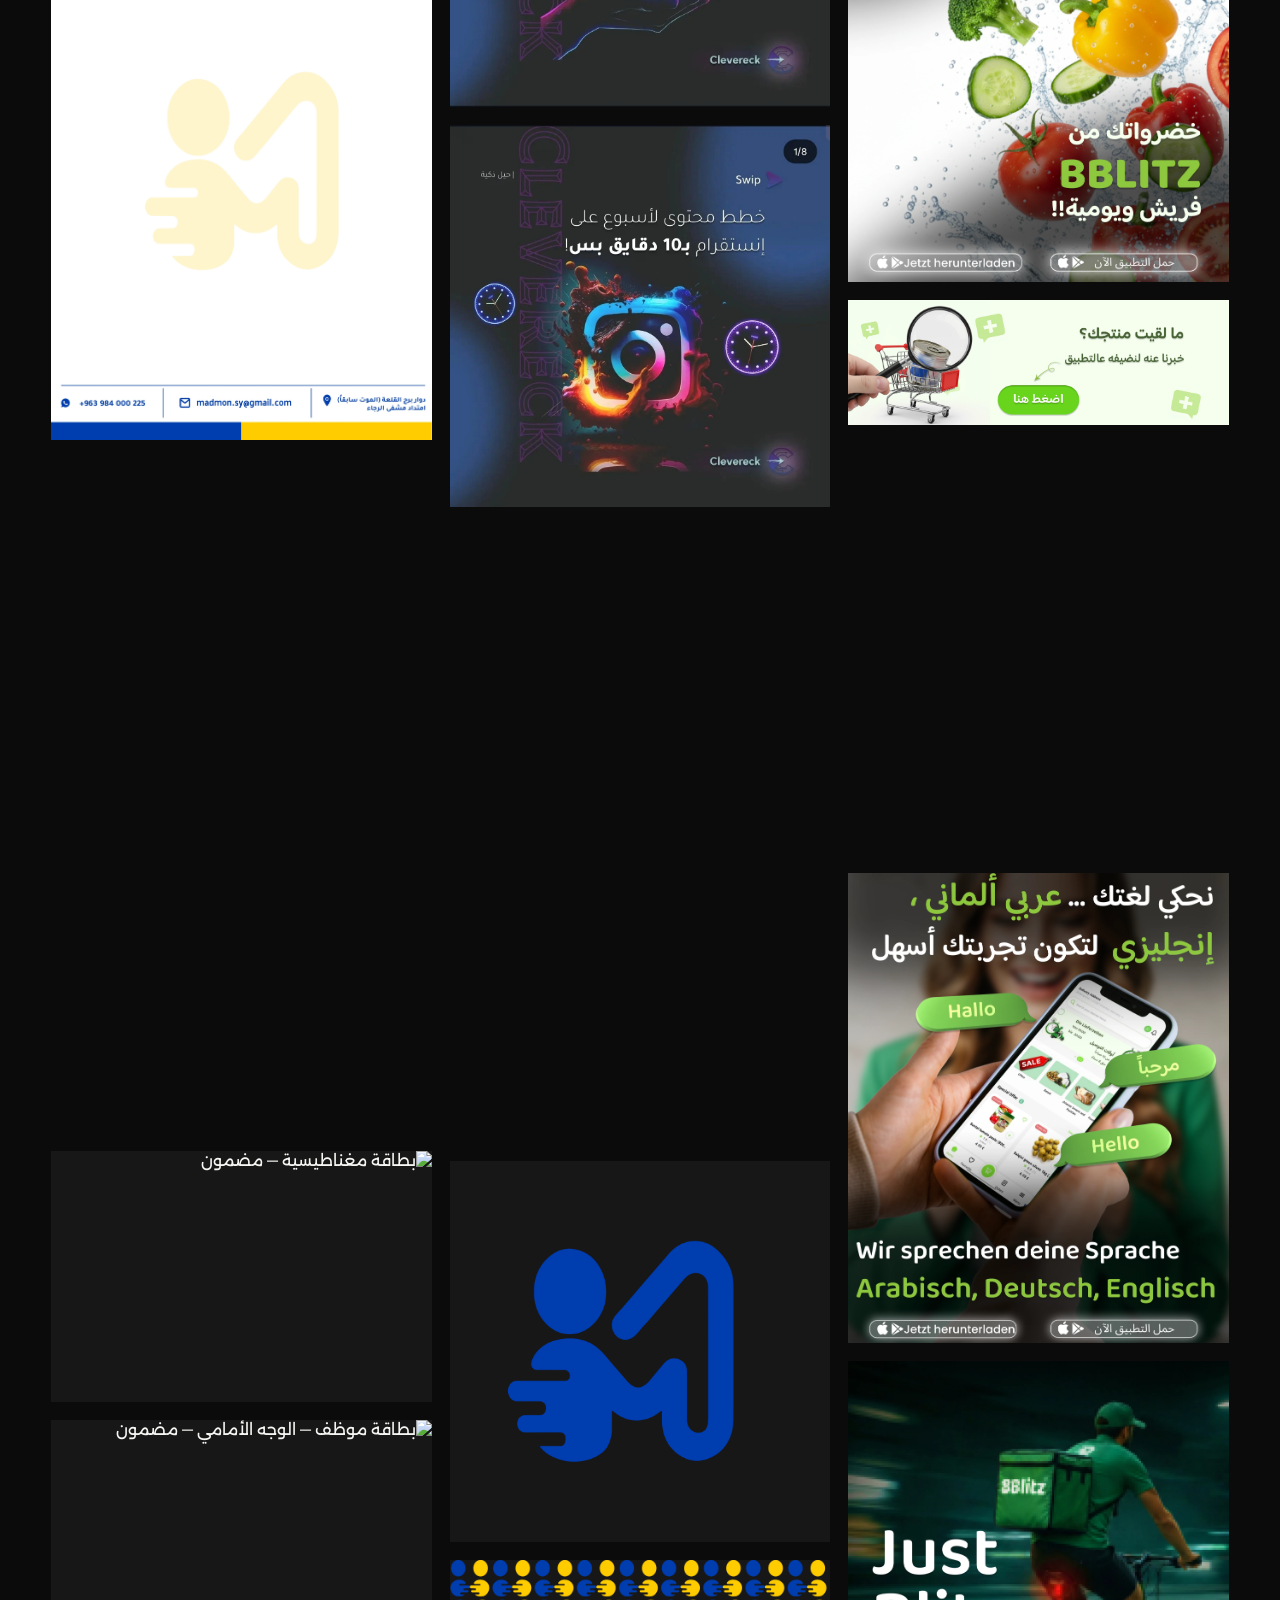
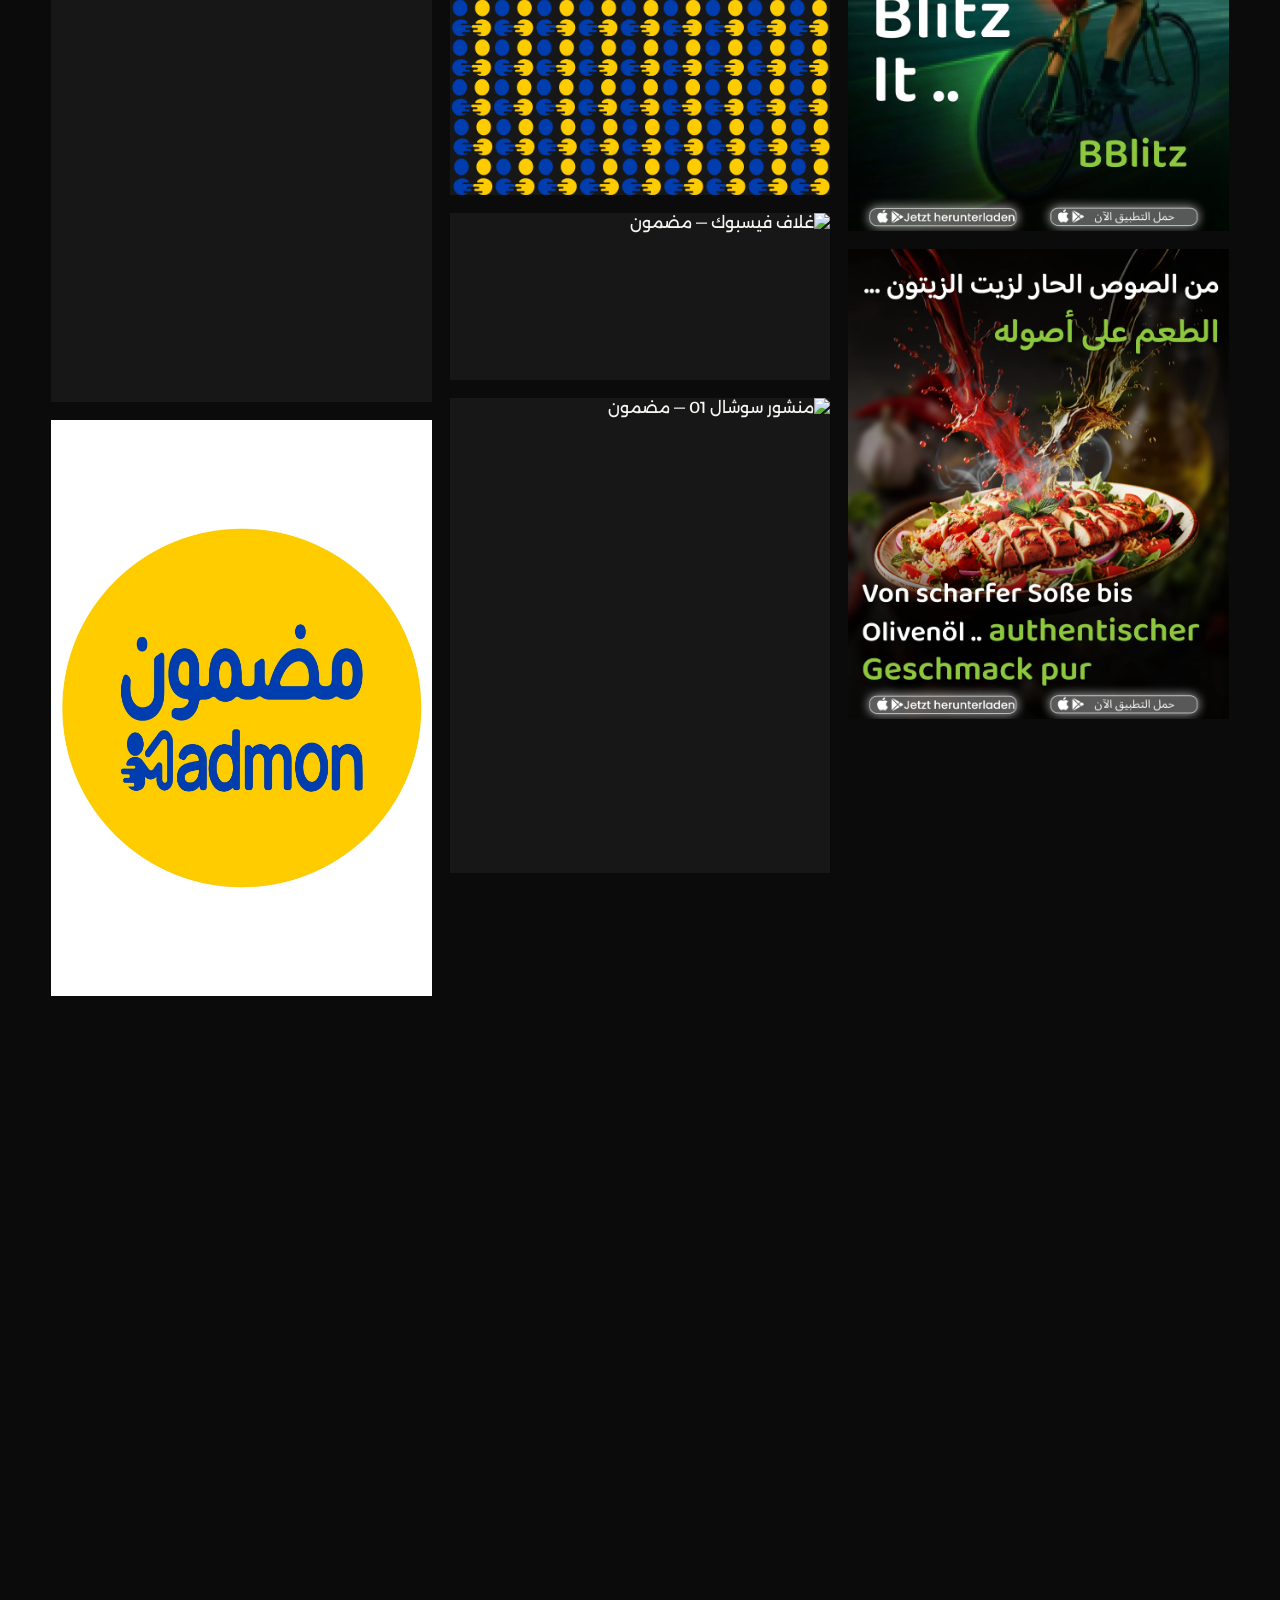
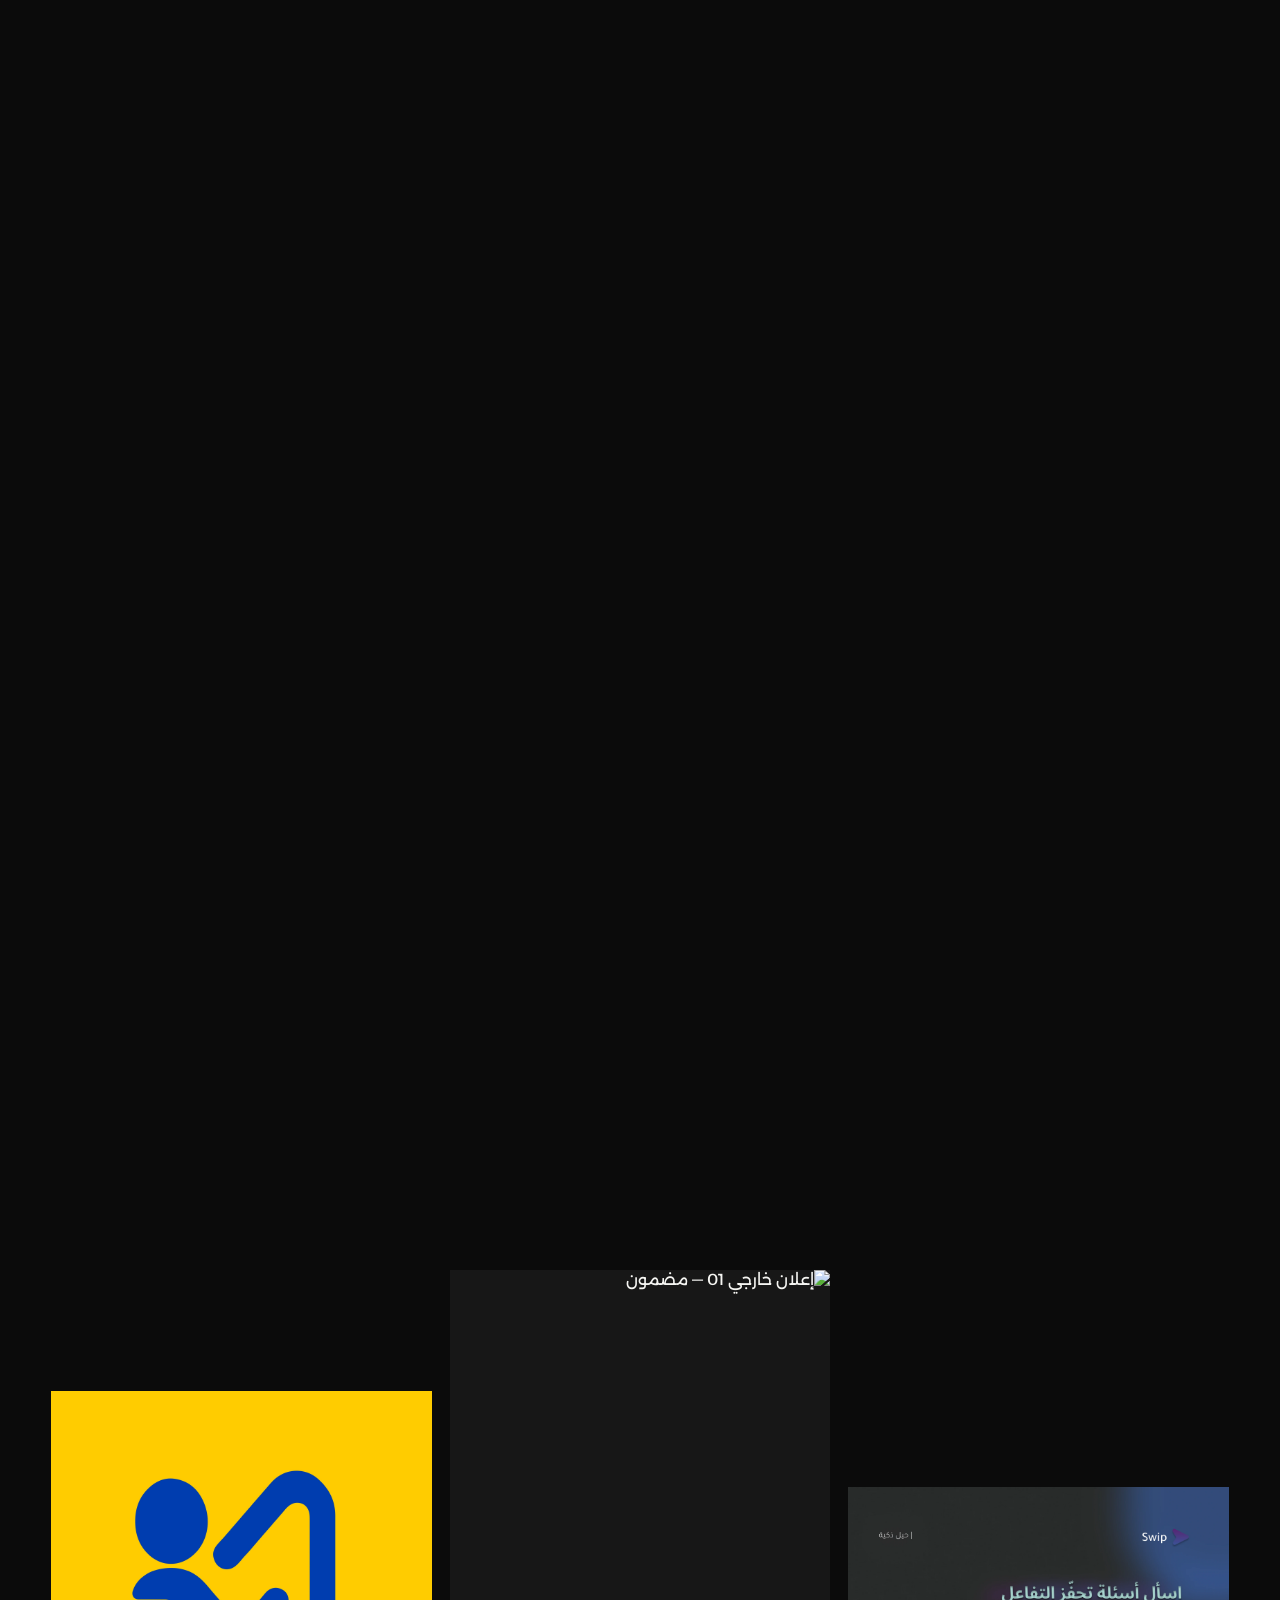
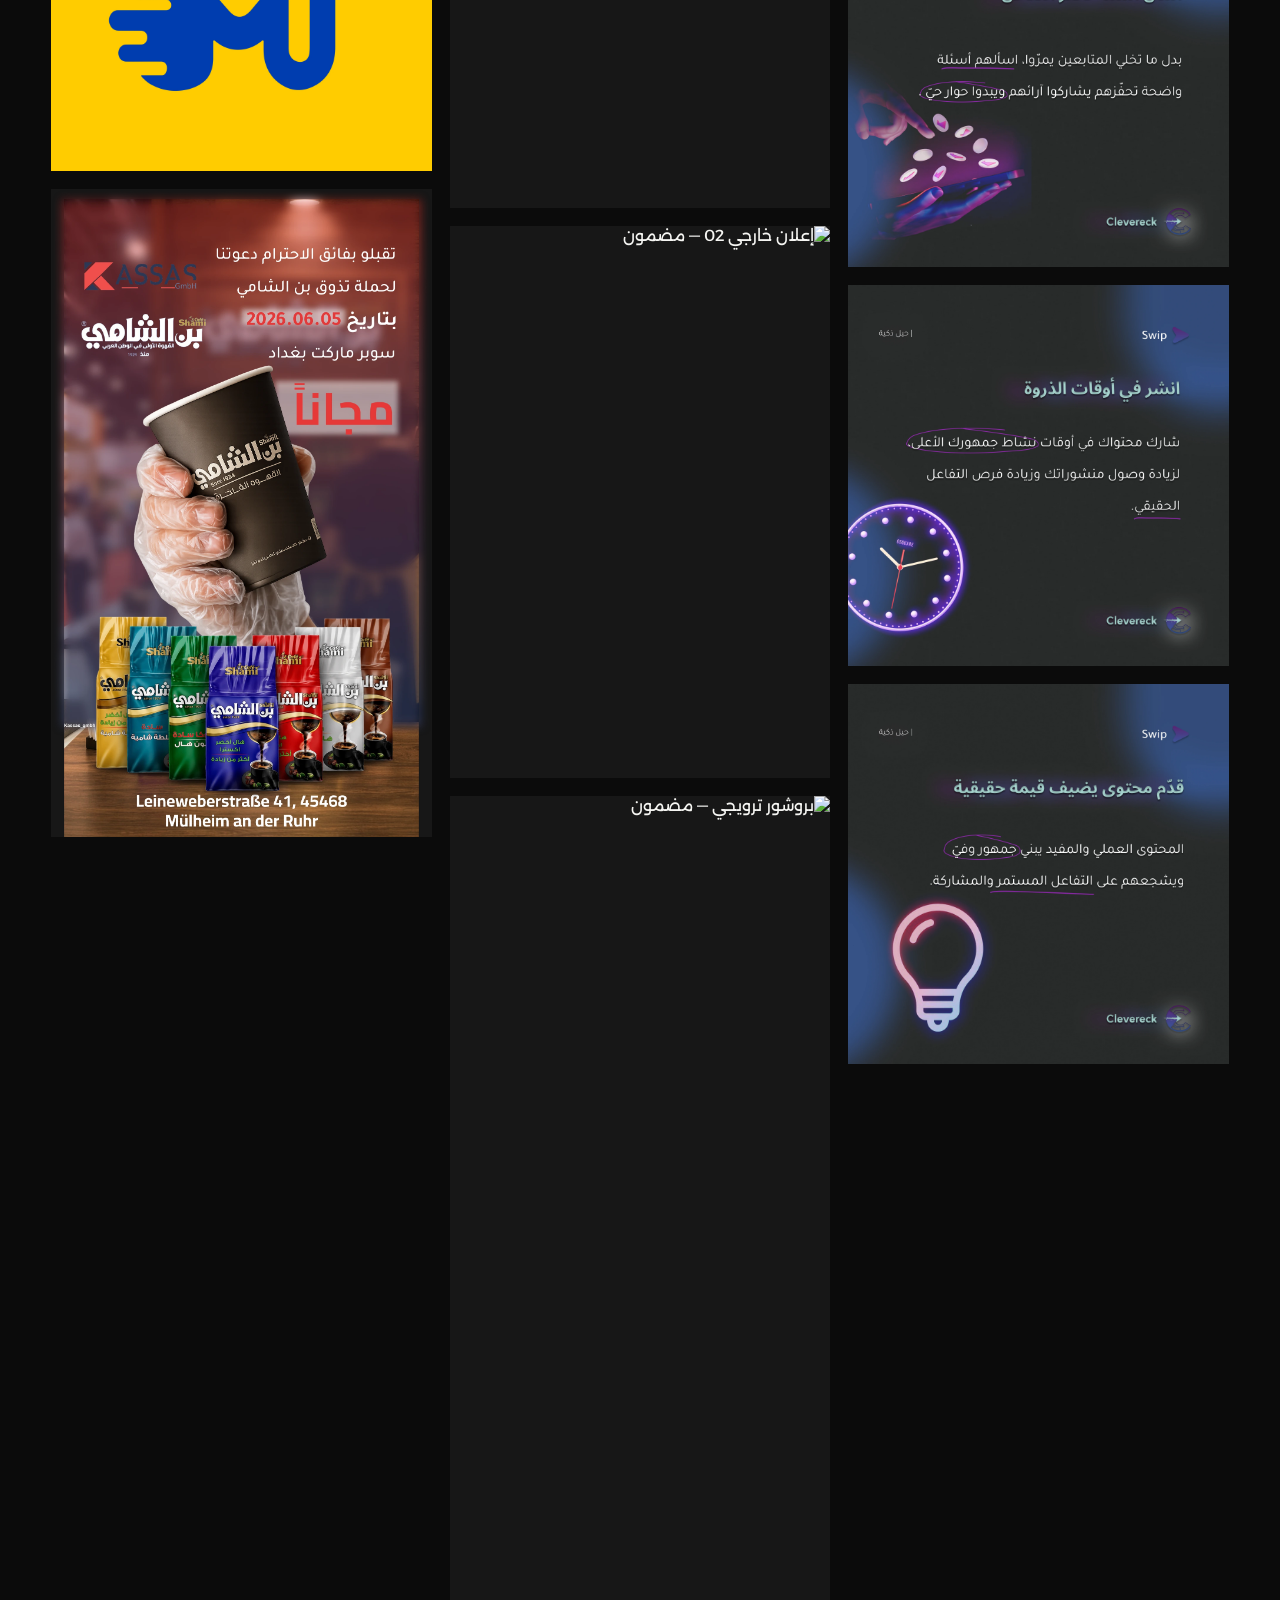
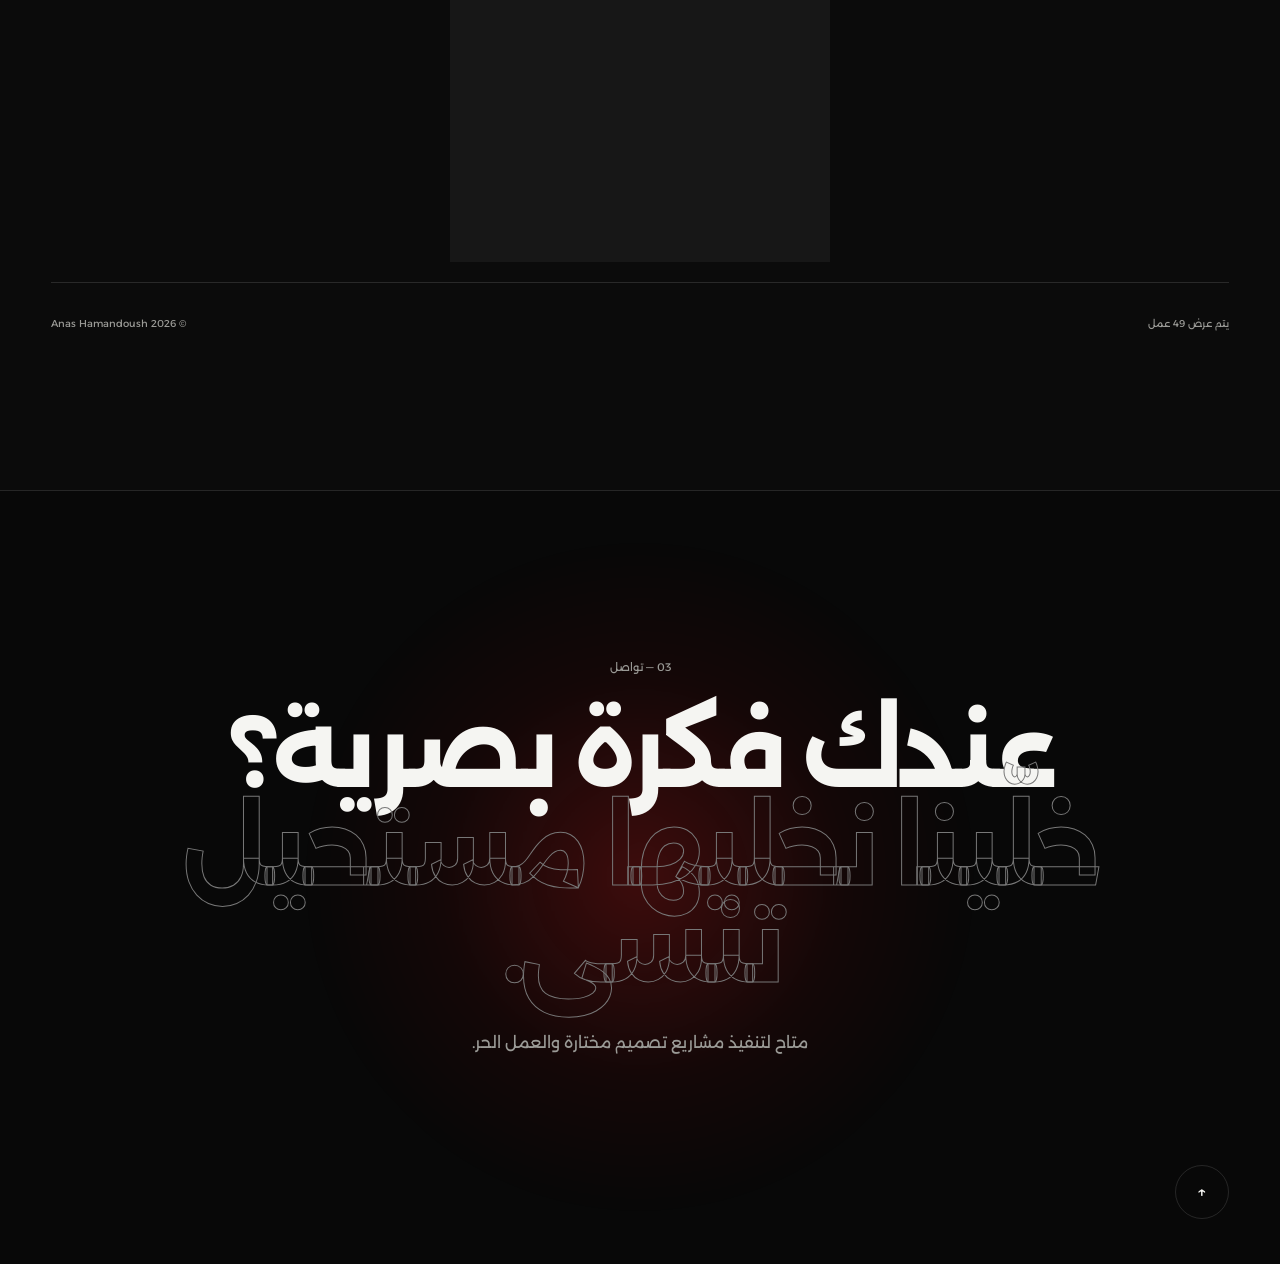
==== commit 07ceb7e7: "Add files via upload" ====
--- a/index.html
+++ b/index.html
@@ -1,14 +1,15 @@
 <!doctype html>
-<html lang="en">
+<html lang="ar" dir="rtl">
 <head>
   <meta charset="UTF-8" />
   <meta name="viewport" content="width=device-width, initial-scale=1.0" />
-  <meta name="description" content="Graphic design portfolio of Anas Hamandoush." />
+  <meta name="description" content="معرض أعمال المصمم الجرافيكي Anas Hamandoush." />
   <meta name="theme-color" content="#090909" />
-  <title>Anas Hamandoush — Graphic Designer</title>
+  <title>Anas Hamandoush — مصمم جرافيك</title>
+  <link rel="icon" href="assets/favicon.svg" type="image/svg+xml" />
   <link rel="preconnect" href="https://fonts.googleapis.com">
   <link rel="preconnect" href="https://fonts.gstatic.com" crossorigin>
-  <link href="https://fonts.googleapis.com/css2?family=Inter:wght@400;500;600;700&family=Manrope:wght@400;500;600;700;800&display=swap" rel="stylesheet">
+  <link href="https://fonts.googleapis.com/css2?family=Alexandria:wght@300;400;500;600;700;800&family=Manrope:wght@400;500;600;700;800&display=swap" rel="stylesheet">
   <link rel="stylesheet" href="styles.css" />
 </head>
 <body>
@@ -16,17 +17,17 @@
   <div class="scroll-progress" aria-hidden="true"><span></span></div>
 
   <header class="site-header">
-    <a class="brand" href="#top" aria-label="Home"><span class="brand-dot"></span><span id="brand-name">ANAS HAMANDOUSH</span></a>
-    <nav class="desktop-nav" aria-label="Primary navigation">
-      <a href="#projects">Projects</a>
-      <a href="#work">Selected Work</a>
-      <a href="#contact">Contact</a>
+    <a class="brand" href="#top" aria-label="العودة إلى البداية"><span class="brand-dot"></span><span id="brand-name">ANAS HAMANDOUSH</span></a>
+    <nav class="desktop-nav" aria-label="التنقل الرئيسي">
+      <a href="#projects">المشاريع</a>
+      <a href="#work">مختارات الأعمال</a>
+      <a href="#contact">تواصل</a>
     </nav>
-    <button class="menu-toggle" aria-label="Open menu" aria-expanded="false"><span></span><span></span></button>
+    <button class="menu-toggle" aria-label="فتح القائمة" aria-expanded="false"><span></span><span></span></button>
   </header>
 
   <div class="mobile-menu" aria-hidden="true">
-    <a href="#projects">Projects</a><a href="#work">Selected Work</a><a href="#contact">Contact</a>
+    <a href="#projects">المشاريع</a><a href="#work">مختارات الأعمال</a><a href="#contact">تواصل</a>
   </div>
 
   <main id="top">
@@ -34,40 +35,40 @@
       <div class="hero-grid"></div>
       <div class="hero-content reveal">
         <p class="eyebrow" id="hero-eyebrow"></p>
-        <h1><span>Visual ideas.</span><span class="accent-text">Built to be seen.</span></h1>
+        <h1><span>أفكار بصرية.</span><span class="accent-text">صُممت لتُرى.</span></h1>
         <p class="hero-copy" id="hero-intro"></p>
         <div class="hero-actions">
-          <a class="button button-primary" href="#work">Explore the work <span>↘</span></a>
-          <a class="text-link" href="#contact">Start a project <span>→</span></a>
+          <a class="button button-primary" href="#work">استكشف الأعمال <span>↙</span></a>
+          <a class="text-link" href="#contact">ابدأ مشروعًا <span>←</span></a>
         </div>
       </div>
-      <div class="hero-index reveal" aria-label="Portfolio statistics">
-        <div><strong id="stat-projects">04</strong><span>Projects</span></div>
-        <div><strong id="stat-works">48</strong><span>Selected works</span></div>
-        <div><strong>2026</strong><span>Portfolio edition</span></div>
+      <div class="hero-index reveal" aria-label="إحصائيات معرض الأعمال">
+        <div><strong id="stat-projects">04</strong><span>مشاريع</span></div>
+        <div><strong id="stat-works">49</strong><span>عمل مختار</span></div>
+        <div><strong>2026</strong><span>إصدار المعرض</span></div>
       </div>
-      <div class="scroll-cue">SCROLL <i></i></div>
+      <div class="scroll-cue">تمرير <i></i></div>
     </section>
 
     <section class="marquee" aria-hidden="true">
       <div class="marquee-track">
-        <span>BRAND IDENTITY</span><i></i><span>SOCIAL MEDIA</span><i></i><span>CAMPAIGN DESIGN</span><i></i><span>VISUAL SYSTEMS</span><i></i>
-        <span>BRAND IDENTITY</span><i></i><span>SOCIAL MEDIA</span><i></i><span>CAMPAIGN DESIGN</span><i></i><span>VISUAL SYSTEMS</span><i></i>
+        <span>هويات بصرية</span><i></i><span>تصاميم سوشال ميديا</span><i></i><span>حملات إعلانية</span><i></i><span>أنظمة بصرية</span><i></i>
+        <span>هويات بصرية</span><i></i><span>تصاميم سوشال ميديا</span><i></i><span>حملات إعلانية</span><i></i><span>أنظمة بصرية</span><i></i>
       </div>
     </section>
 
     <section id="projects" class="projects section-pad">
       <div class="section-heading reveal">
-        <div><p class="eyebrow">01 — Projects</p><h2>Selected projects</h2></div>
-        <p>Four distinct visual directions, presented as complete systems rather than isolated pieces.</p>
+        <div><p class="eyebrow">01 — المشاريع</p><h2>مشاريع مختارة</h2></div>
+        <p>أربعة اتجاهات بصرية مختلفة، معروضة كأنظمة متكاملة بدل عرض كل تصميم كقطعة منفصلة.</p>
       </div>
       <div id="project-list" class="project-list"></div>
     </section>
 
     <section id="work" class="work section-pad">
       <div class="section-heading reveal">
-        <div><p class="eyebrow">02 — Archive</p><h2>Selected work</h2></div>
-        <p>Every design is shown in its original composition. Click any item to inspect it at full size.</p>
+        <div><p class="eyebrow">02 — الأرشيف</p><h2>مختارات الأعمال</h2></div>
+        <p>كل تصميم معروض بتكوينه الأصلي من دون تغيير. اضغط على أي عمل لمشاهدته بالحجم الكامل.</p>
       </div>
       <div class="filters reveal" id="filters"></div>
       <div class="gallery" id="gallery"></div>
@@ -77,20 +78,20 @@
     <section id="contact" class="contact section-pad">
       <div class="contact-orb" aria-hidden="true"></div>
       <div class="contact-content reveal">
-        <p class="eyebrow">03 — Contact</p>
-        <h2>Have a visual idea?<br><span>Let’s make it impossible to ignore.</span></h2>
+        <p class="eyebrow">03 — تواصل</p>
+        <h2>عندك فكرة بصرية؟<br><span>خلّينا نخليها مستحيل تنسى.</span></h2>
         <p id="footer-message"></p>
         <div class="contact-links" id="contact-links"></div>
       </div>
-      <a href="#top" class="back-top" aria-label="Back to top">↑</a>
+      <a href="#top" class="back-top" aria-label="العودة إلى الأعلى">↑</a>
     </section>
   </main>
 
-  <div class="lightbox" role="dialog" aria-modal="true" aria-hidden="true" aria-label="Image viewer">
-    <button class="lightbox-close" aria-label="Close viewer">×</button>
-    <button class="lightbox-nav lightbox-prev" aria-label="Previous image">←</button>
+  <div class="lightbox" role="dialog" aria-modal="true" aria-hidden="true" aria-label="عارض الصور">
+    <button class="lightbox-close" aria-label="إغلاق العارض">×</button>
+    <button class="lightbox-nav lightbox-prev" aria-label="الصورة السابقة">→</button>
     <figure><img alt="" /><figcaption><span class="lightbox-title"></span><span class="lightbox-count"></span></figcaption></figure>
-    <button class="lightbox-nav lightbox-next" aria-label="Next image">→</button>
+    <button class="lightbox-nav lightbox-next" aria-label="الصورة التالية">←</button>
   </div>
 
   <script src="portfolio-data.js"></script>
--- a/styles.css
+++ b/styles.css
@@ -159,3 +159,70 @@
 @media (prefers-reduced-motion: reduce) {
   *,*::before,*::after { animation-duration:.01ms!important; animation-iteration-count:1!important; scroll-behavior:auto!important; transition-duration:.01ms!important; }
 }
+
+/* Arabic / RTL edition */
+html[dir="rtl"] body {
+  font-family: Alexandria, sans-serif;
+  text-align: right;
+}
+html[dir="rtl"] .brand,
+html[dir="rtl"] .hero h1,
+html[dir="rtl"] .section-heading h2,
+html[dir="rtl"] .project-row h3,
+html[dir="rtl"] .gallery-caption strong,
+html[dir="rtl"] .contact h2,
+html[dir="rtl"] .marquee span {
+  font-family: Alexandria, sans-serif;
+}
+html[dir="rtl"] .brand {
+  direction: ltr;
+  font-family: Manrope, sans-serif;
+}
+html[dir="rtl"] .desktop-nav,
+html[dir="rtl"] .eyebrow,
+html[dir="rtl"] .hero-index span,
+html[dir="rtl"] .button,
+html[dir="rtl"] .text-link,
+html[dir="rtl"] .filter-button,
+html[dir="rtl"] .gallery-caption span,
+html[dir="rtl"] .gallery-footer,
+html[dir="rtl"] .contact-links a,
+html[dir="rtl"] .lightbox figcaption,
+html[dir="rtl"] .scroll-cue {
+  text-transform: none;
+  letter-spacing: 0;
+}
+html[dir="rtl"] .hero h1 {
+  letter-spacing: -.055em;
+  line-height: .98;
+}
+html[dir="rtl"] .accent-text {
+  -webkit-text-stroke: 1.2px var(--accent);
+}
+html[dir="rtl"] .hero-copy,
+html[dir="rtl"] .section-heading > p,
+html[dir="rtl"] .contact-content > p:not(.eyebrow) {
+  line-height: 1.9;
+}
+html[dir="rtl"] .text-link:hover span {
+  transform: translateX(-6px);
+}
+html[dir="rtl"] .project-row h3 {
+  letter-spacing: -.03em;
+}
+html[dir="rtl"] .project-meta {
+  line-height: 1.75;
+}
+html[dir="rtl"] .gallery-caption {
+  text-align: right;
+}
+html[dir="rtl"] .lightbox figcaption {
+  direction: rtl;
+}
+html[dir="rtl"] .marquee-track {
+  animation-name: marquee-rtl;
+}
+@keyframes marquee-rtl { to { transform: translateX(50%); } }
+@media (max-width: 600px) {
+  html[dir="rtl"] .hero h1 { letter-spacing: -.045em; }
+}
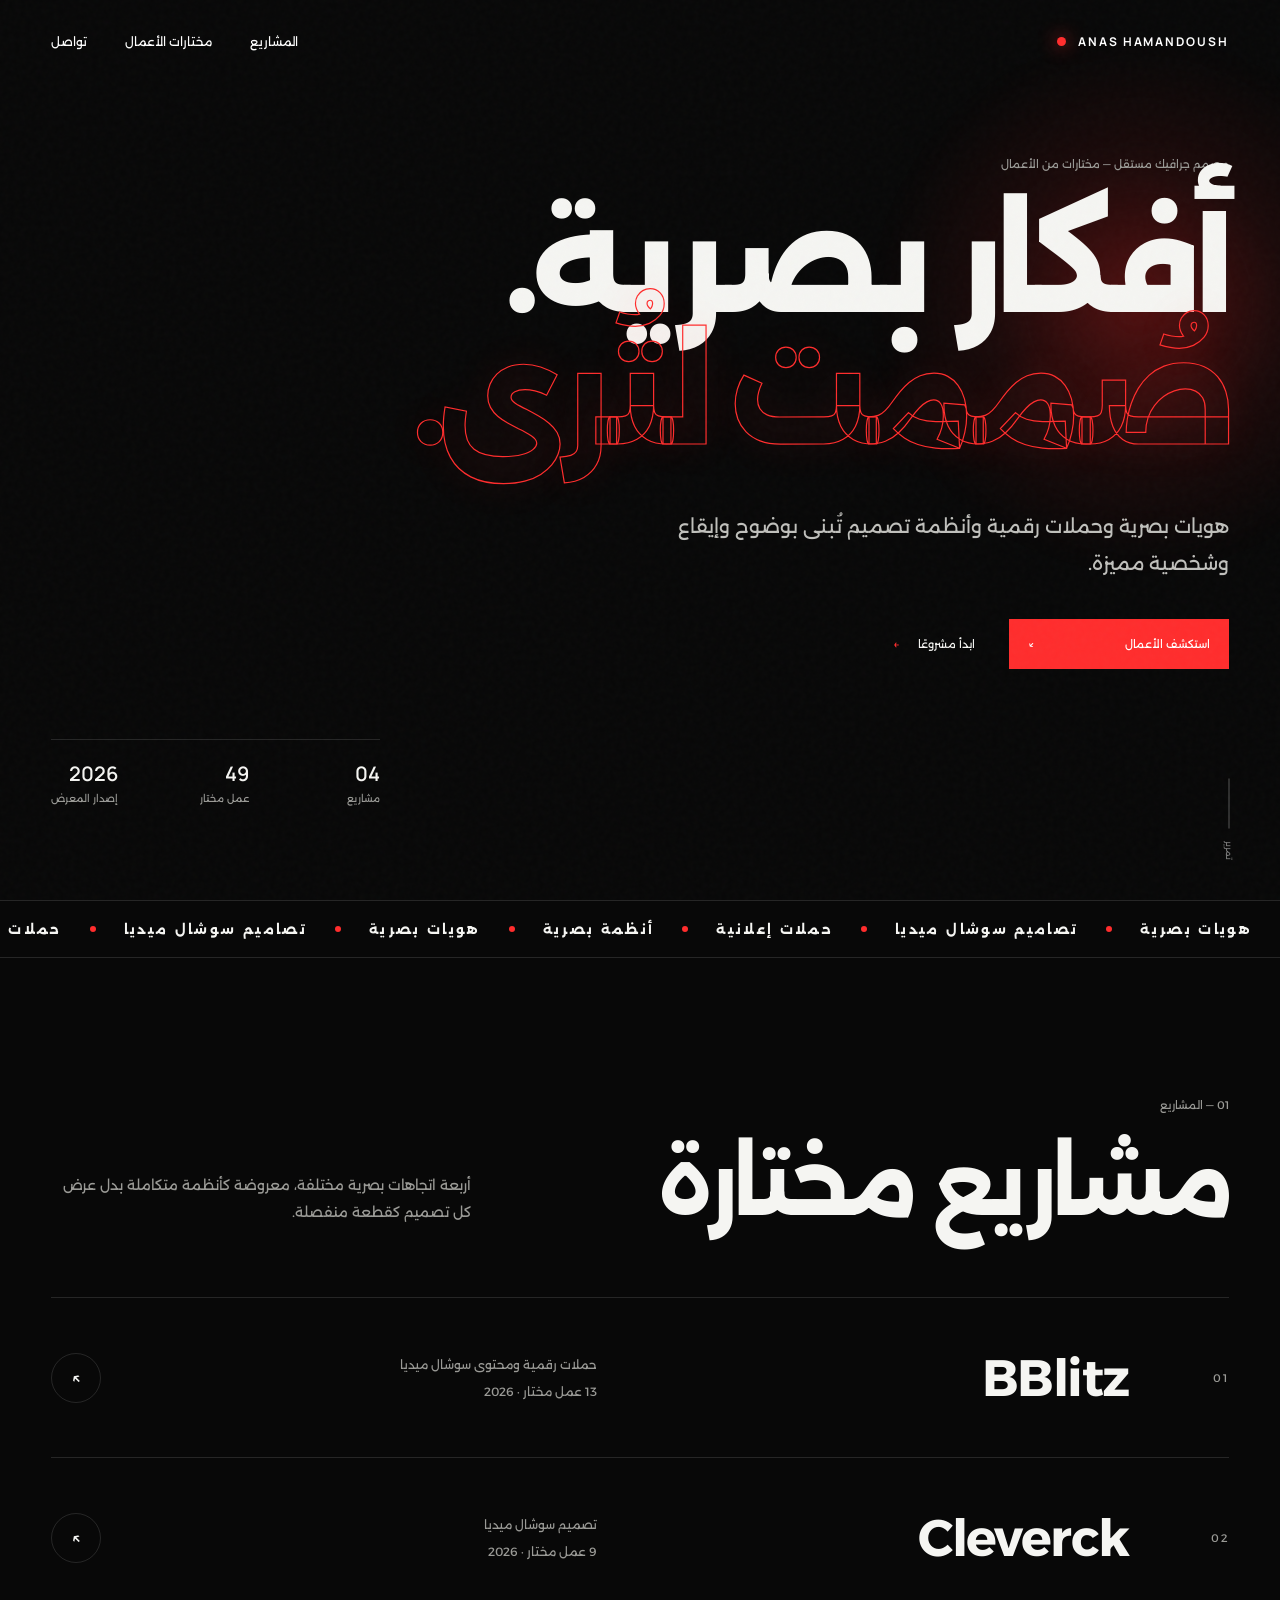
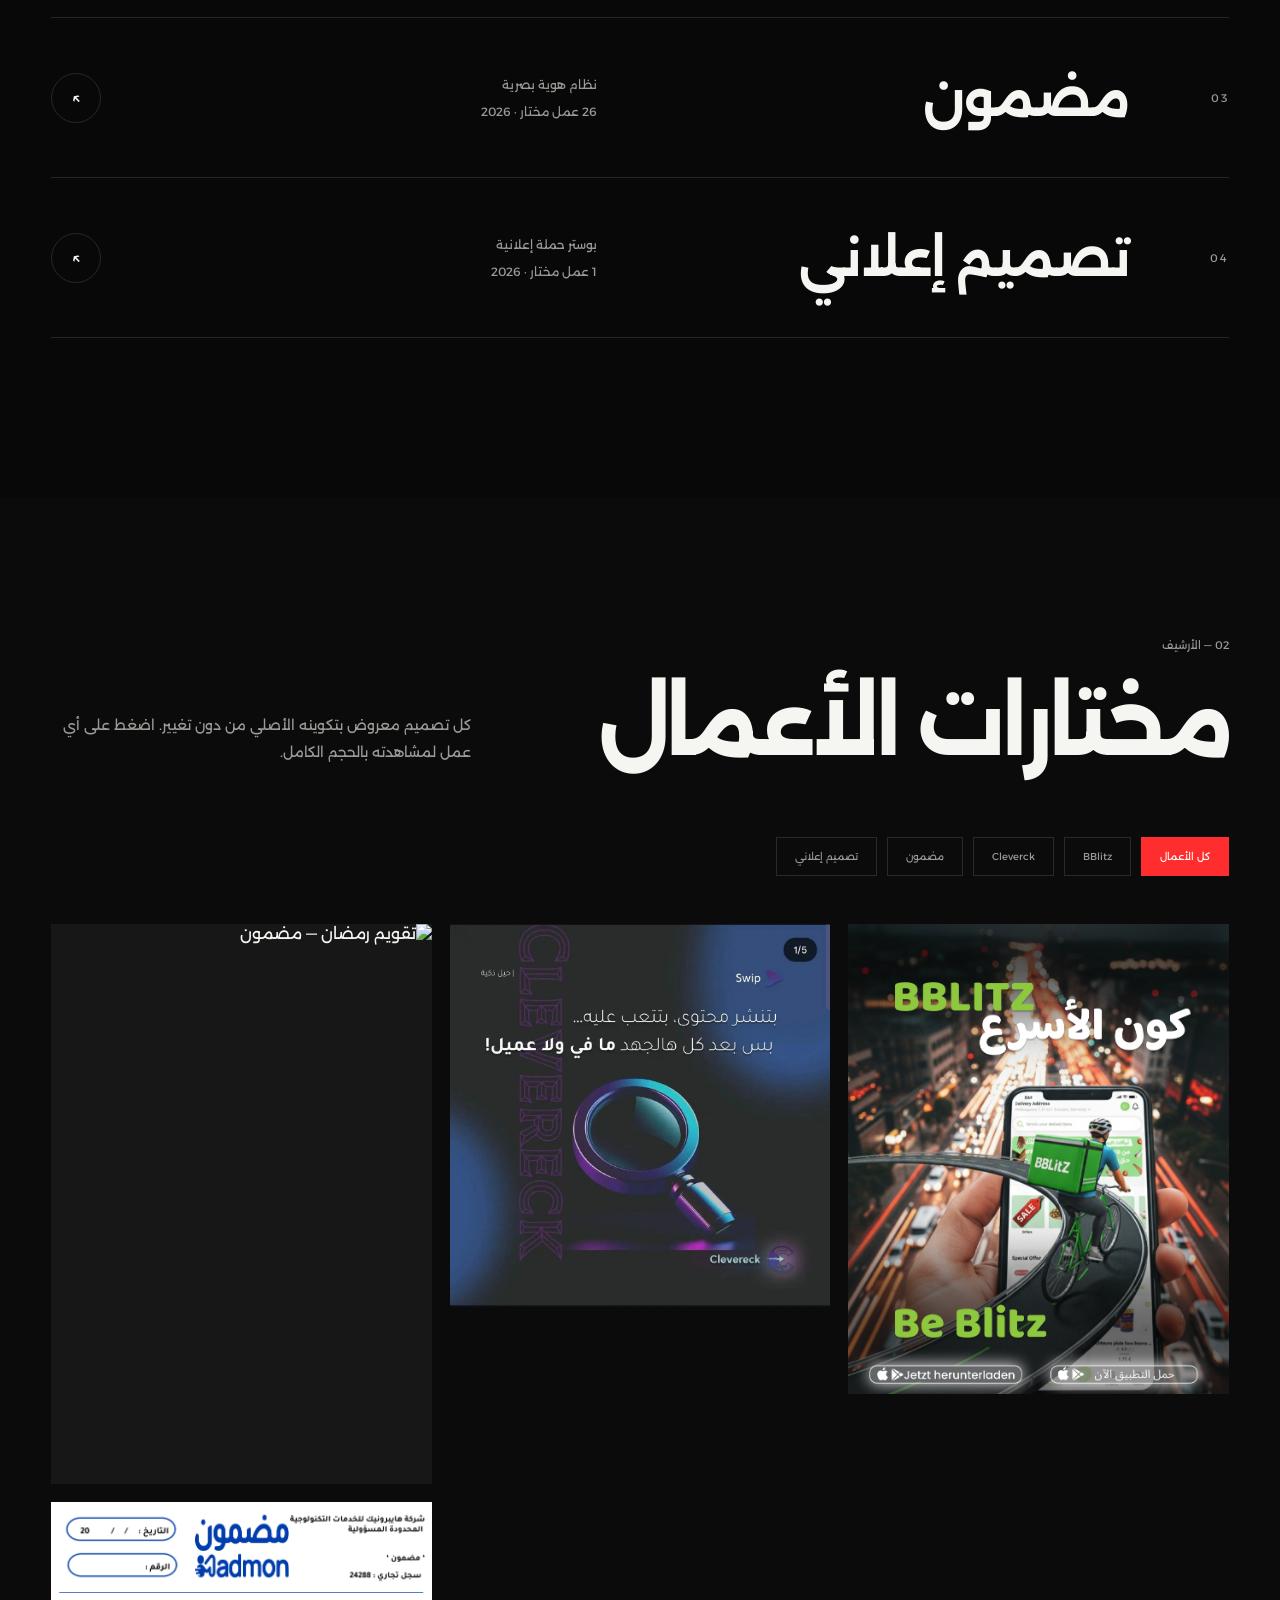
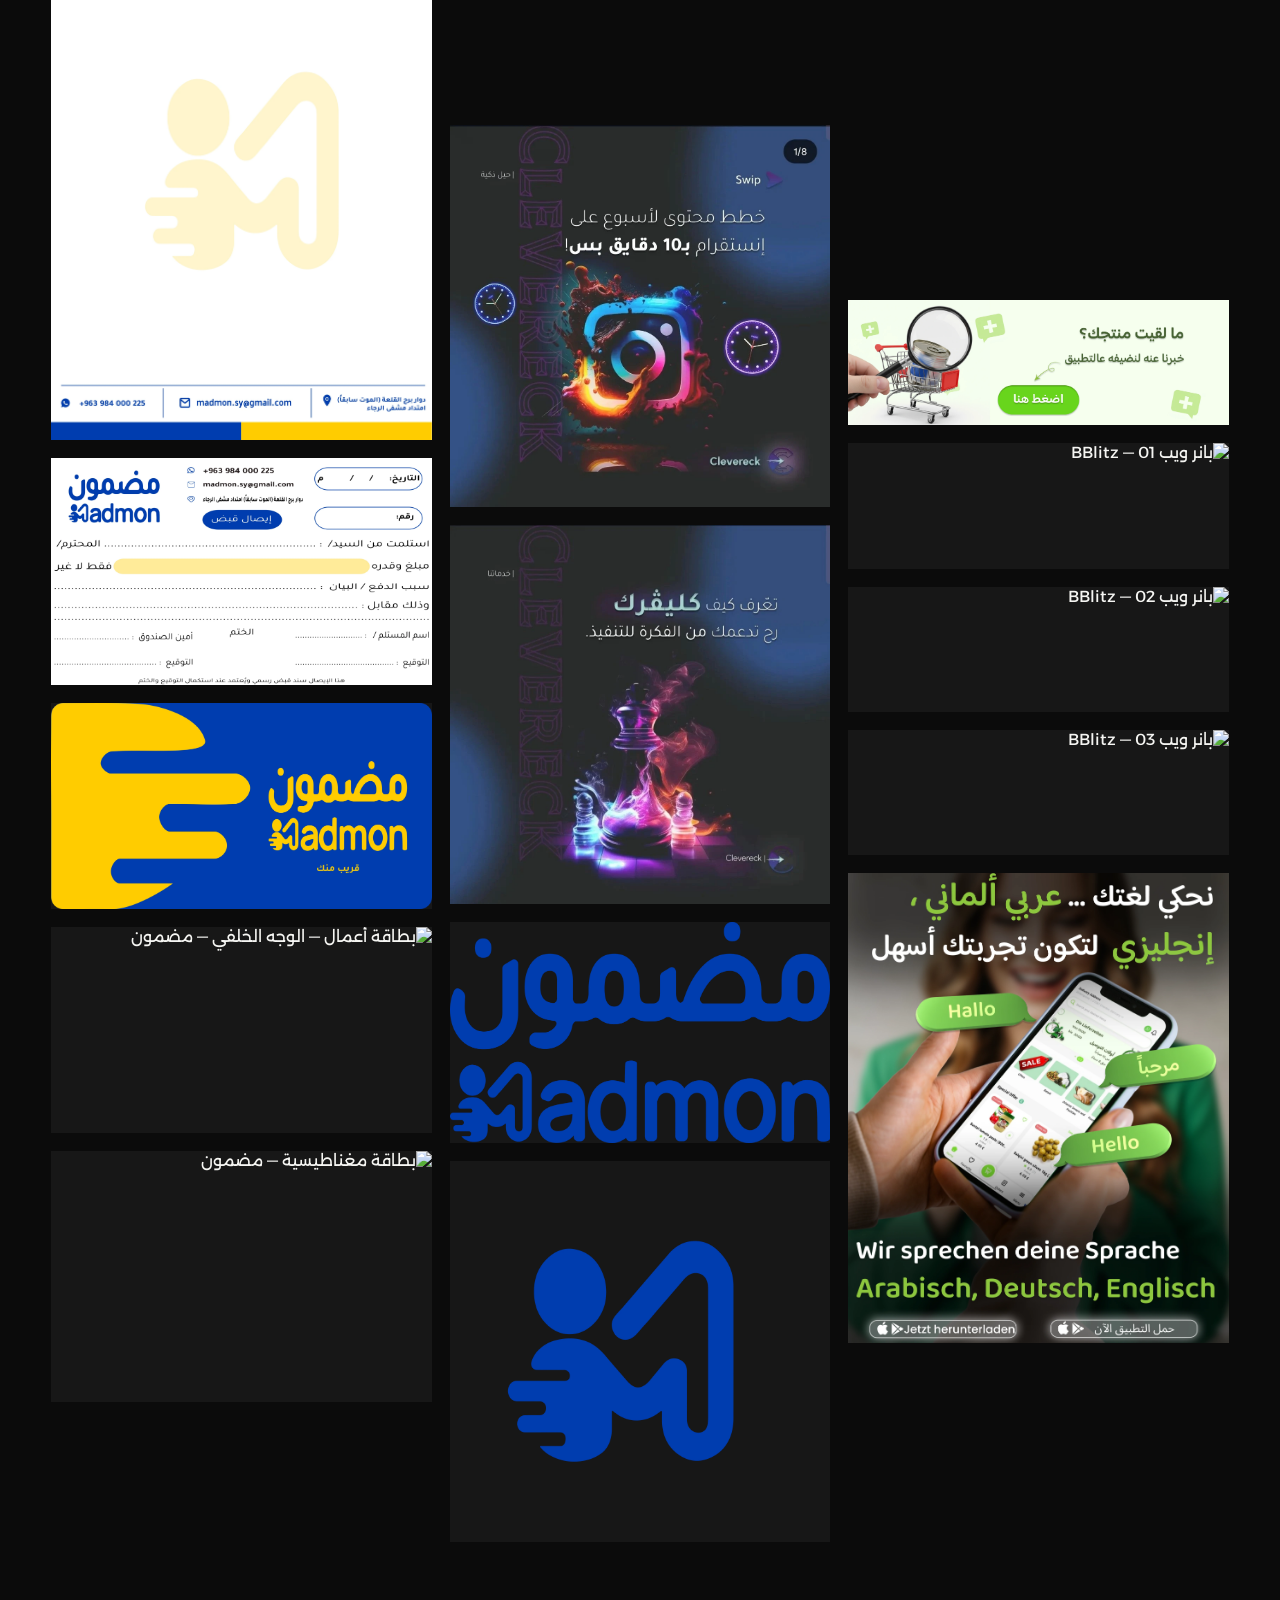
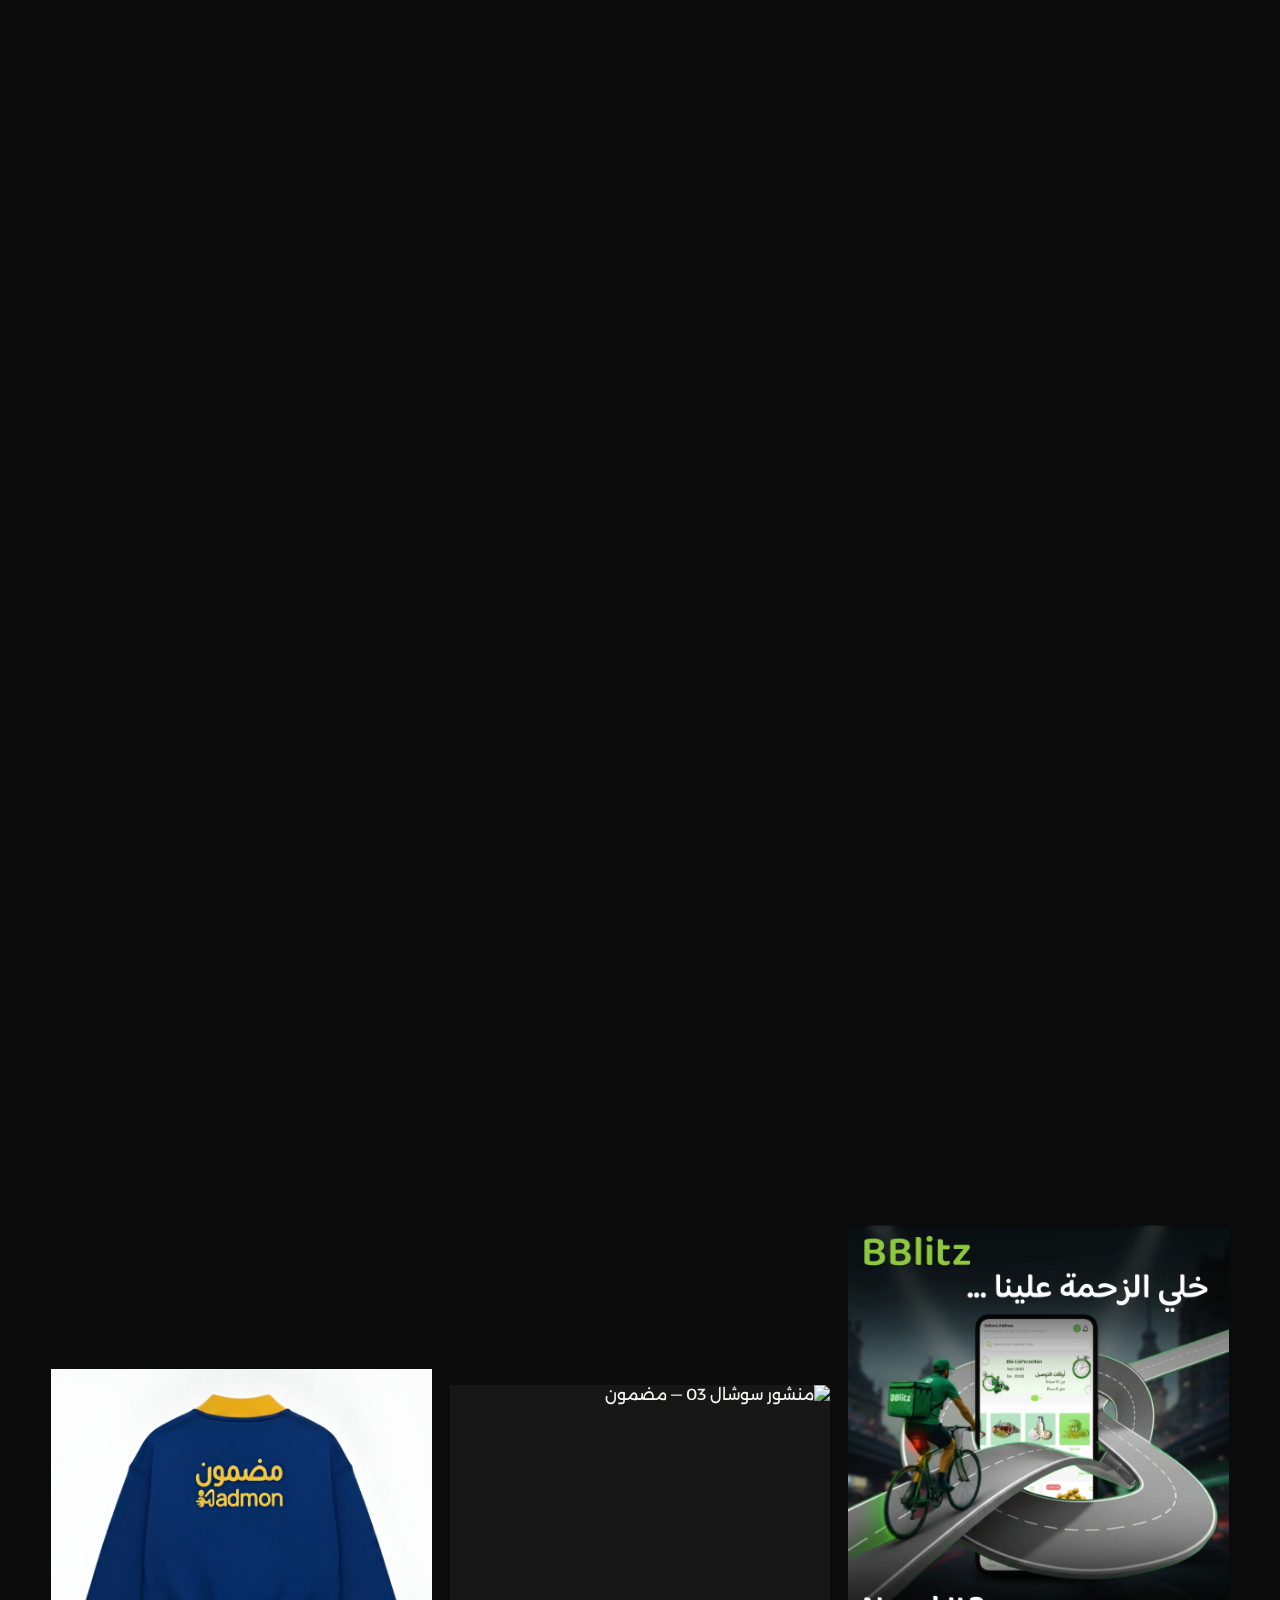
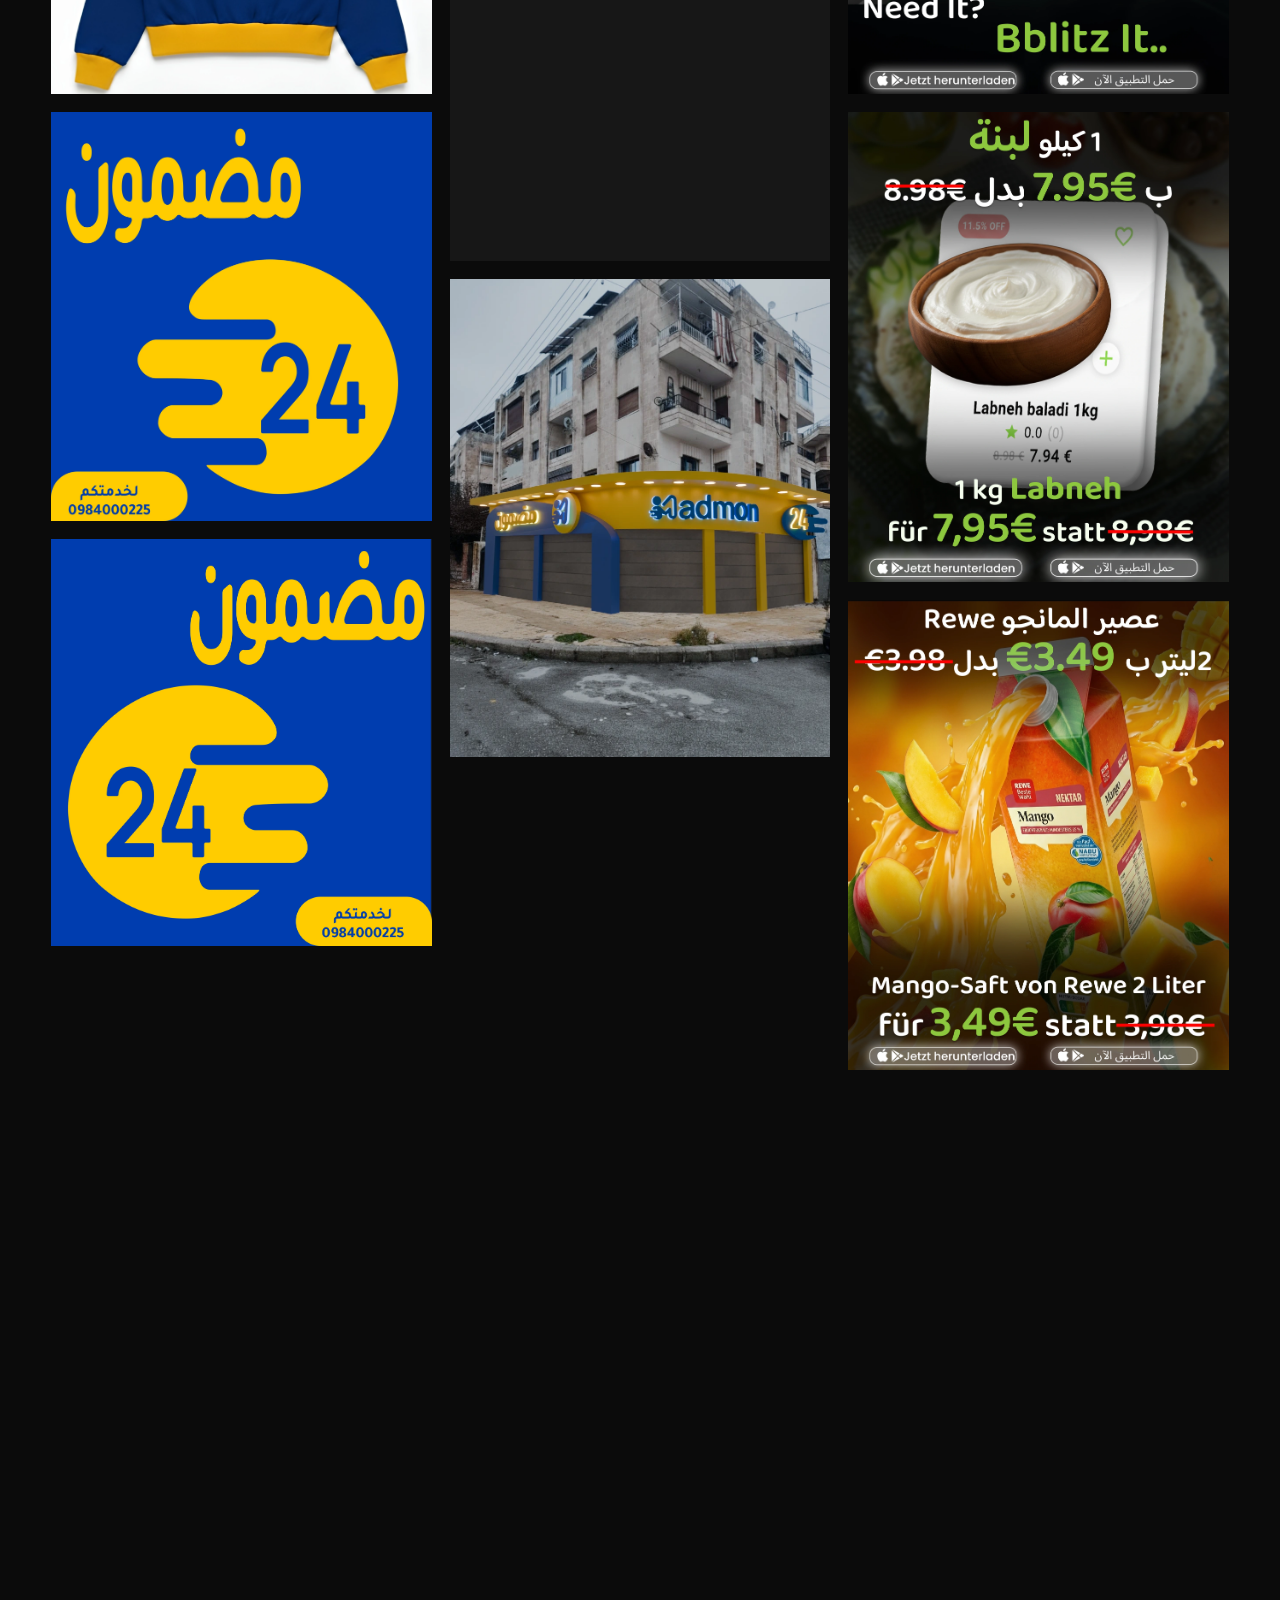
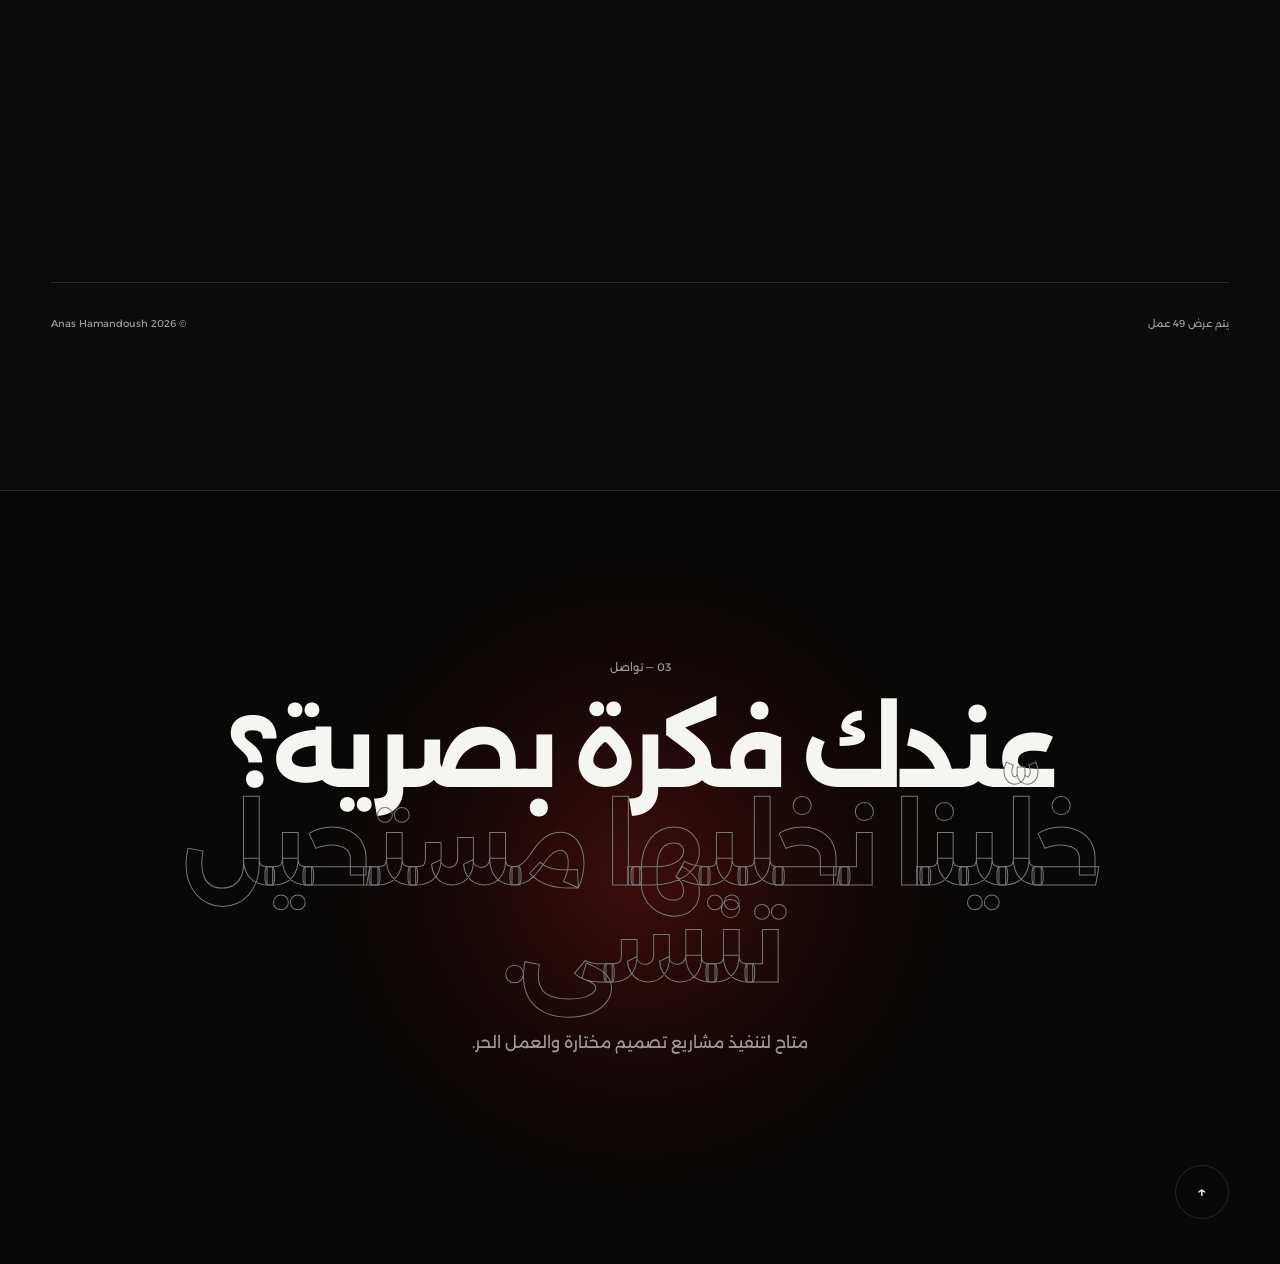
==== commit b3cfae60: "Add files via upload" ====
--- a/index.html
+++ b/index.html
@@ -4,13 +4,13 @@
   <meta charset="UTF-8" />
   <meta name="viewport" content="width=device-width, initial-scale=1.0" />
   <meta name="description" content="معرض أعمال المصمم الجرافيكي Anas Hamandoush." />
-  <meta name="theme-color" content="#090909" />
+  <meta name="theme-color" content="#ff2d2d" />
   <title>Anas Hamandoush — مصمم جرافيك</title>
   <link rel="icon" href="assets/favicon.svg" type="image/svg+xml" />
   <link rel="preconnect" href="https://fonts.googleapis.com">
   <link rel="preconnect" href="https://fonts.gstatic.com" crossorigin>
   <link href="https://fonts.googleapis.com/css2?family=Alexandria:wght@300;400;500;600;700;800&family=Manrope:wght@400;500;600;700;800&display=swap" rel="stylesheet">
-  <link rel="stylesheet" href="styles.css" />
+  <link rel="stylesheet" href="styles.css?v=ar-red-20260729" />
 </head>
 <body>
   <div class="noise" aria-hidden="true"></div>
@@ -94,7 +94,7 @@
     <button class="lightbox-nav lightbox-next" aria-label="الصورة التالية">←</button>
   </div>
 
-  <script src="portfolio-data.js"></script>
-  <script src="script.js"></script>
+  <script src="portfolio-data.js?v=ar-red-20260729"></script>
+  <script src="script.js?v=ar-red-20260729"></script>
 </body>
 </html>
--- a/styles.css
+++ b/styles.css
@@ -22,7 +22,10 @@
 .scroll-progress { position: fixed; inset: 0 0 auto; height: 2px; z-index: 120; }
 .scroll-progress span { display: block; width: 0; height: 100%; background: var(--accent); box-shadow: 0 0 18px var(--accent); }
 .section-pad { padding-left: var(--pad); padding-right: var(--pad); }
-.site-header { position: fixed; z-index: 90; inset: 0 0 auto; height: 84px; display: flex; align-items: center; justify-content: space-between; padding: 0 var(--pad); mix-blend-mode: difference; color: white; }
+.site-header { position: fixed; z-index: 90; inset: 0 0 auto; height: 84px; display: flex; align-items: center; justify-content: space-between; padding: 0 var(--pad); color: white; background: transparent; border-bottom: 1px solid transparent; transition: background-color .35s ease, box-shadow .35s ease, border-color .35s ease, height .35s ease; }
+.site-header.is-scrolled { background: rgba(220, 20, 20, .97); border-bottom-color: rgba(255,255,255,.16); box-shadow: 0 10px 35px rgba(0,0,0,.26); backdrop-filter: blur(12px); -webkit-backdrop-filter: blur(12px); }
+.site-header.is-scrolled .brand-dot { background: #fff; box-shadow: 0 0 18px rgba(255,255,255,.55); }
+.site-header.is-scrolled .desktop-nav a::after { background: #fff; }
 .brand { display: flex; align-items: center; gap: 12px; font: 700 12px/1 Manrope, sans-serif; letter-spacing: .16em; }
 .brand-dot { width: 9px; height: 9px; border-radius: 50%; background: var(--accent); box-shadow: 0 0 18px rgba(255,45,45,.9); }
 .desktop-nav { display: flex; gap: 38px; font-size: 12px; text-transform: uppercase; letter-spacing: .12em; }
@@ -135,6 +138,7 @@
 }
 @media (max-width: 600px) {
   .site-header { height:70px; }
+  .site-header.is-scrolled { height:64px; }
   .hero { padding-top:100px; }
   .hero h1 { letter-spacing:-.06em; }
   .hero-copy { margin-top:30px; font-size:15px; }
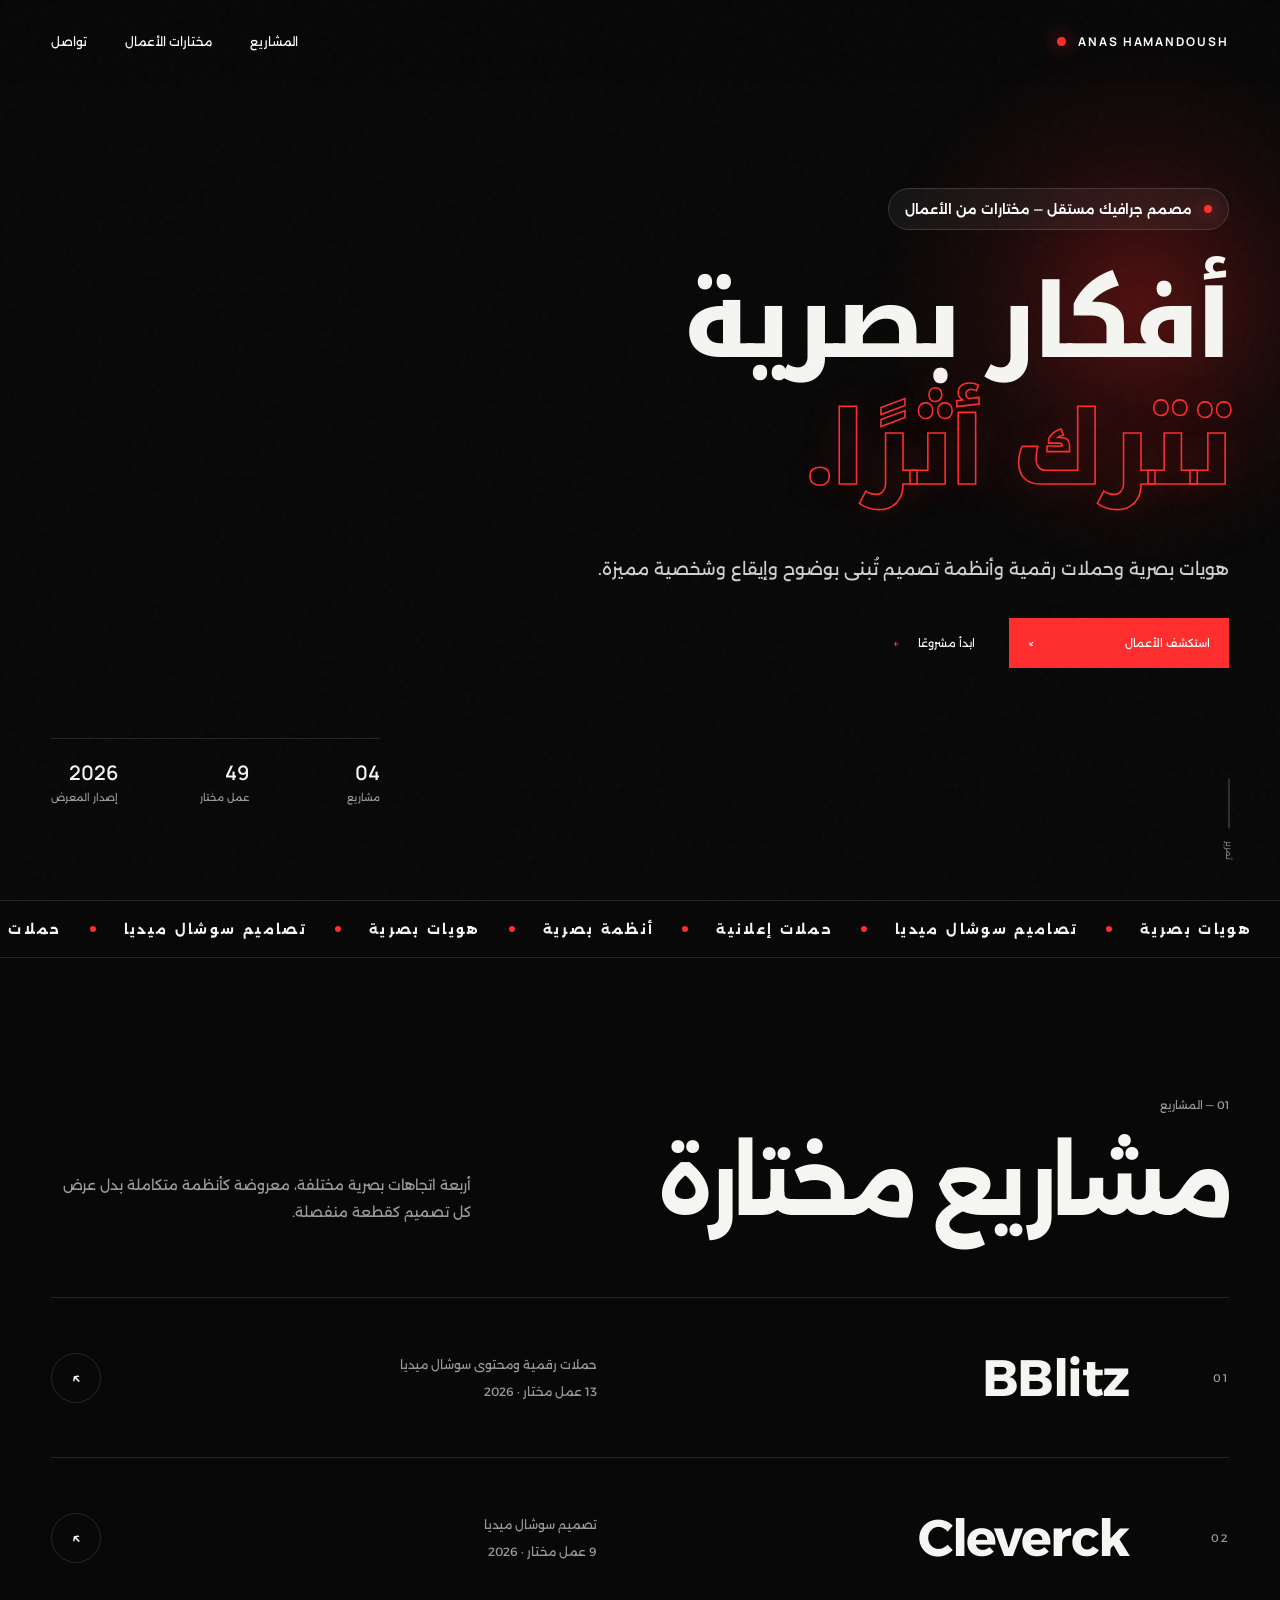
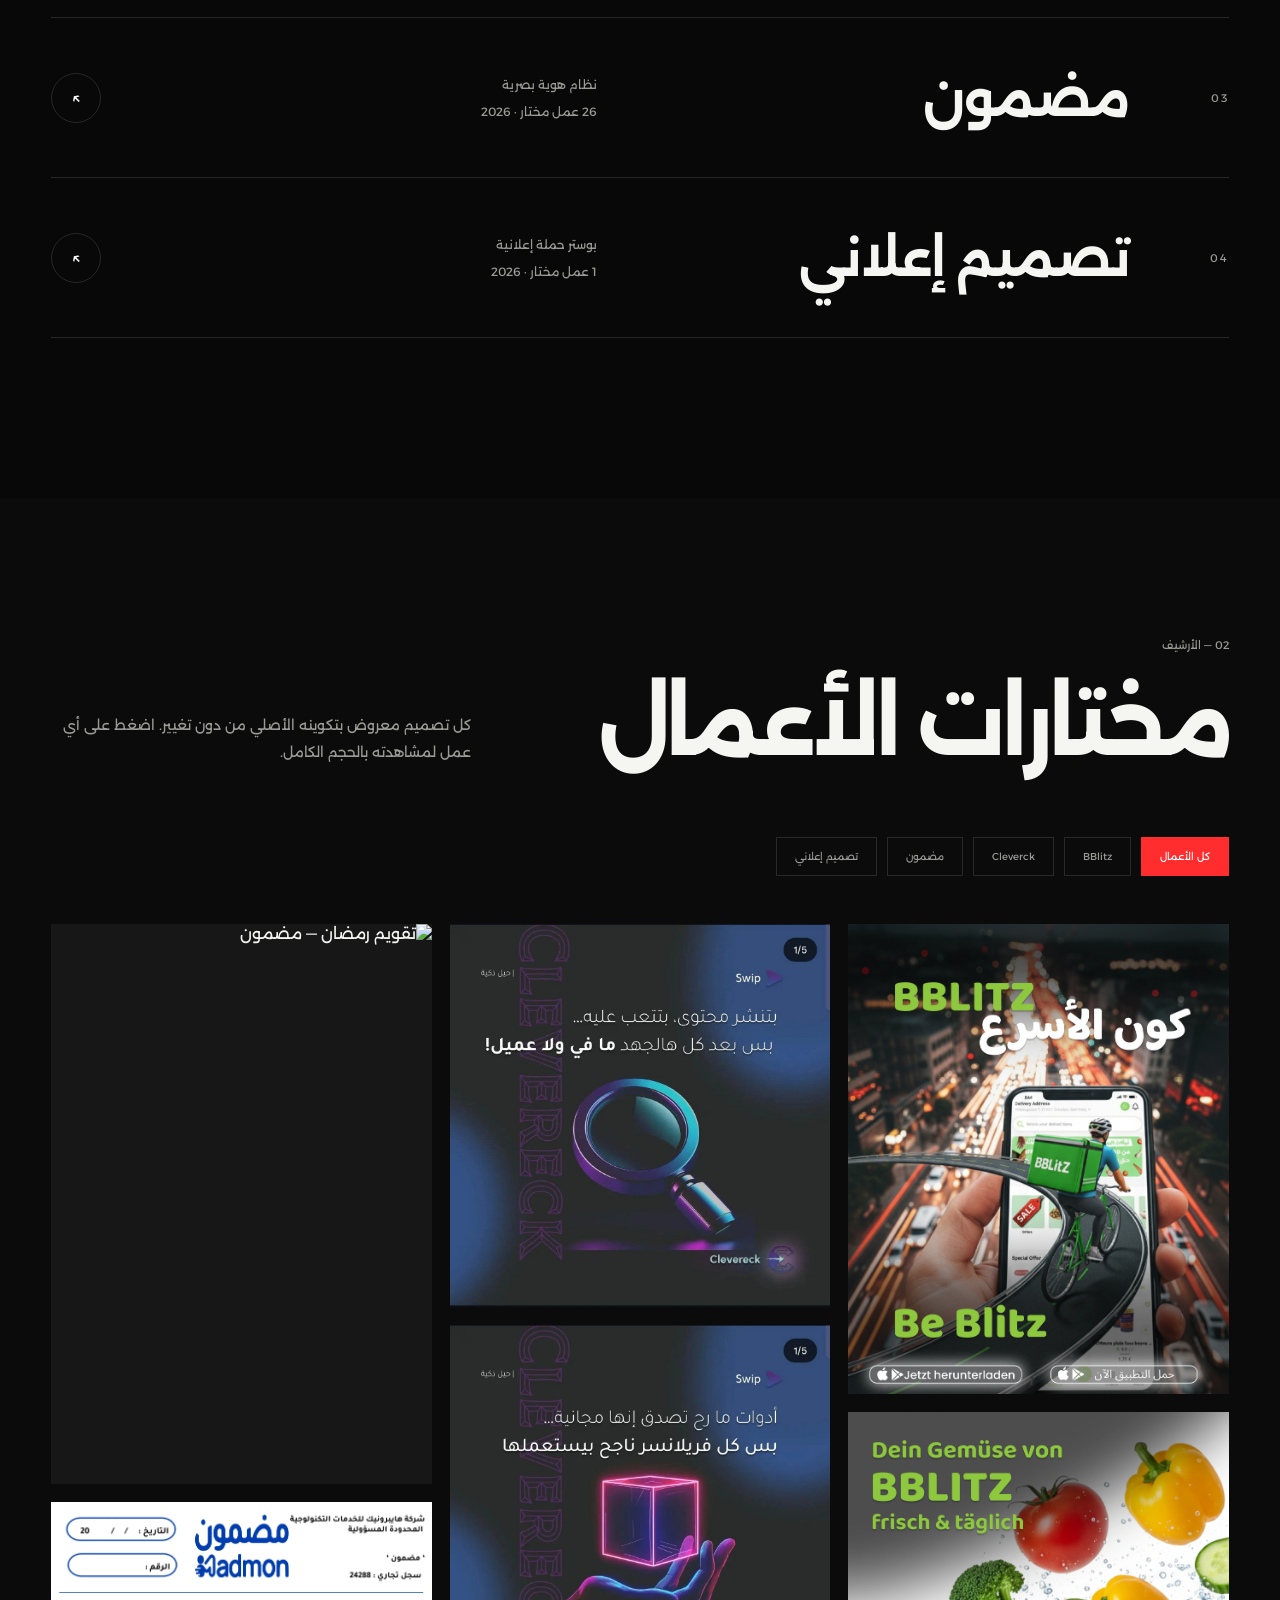
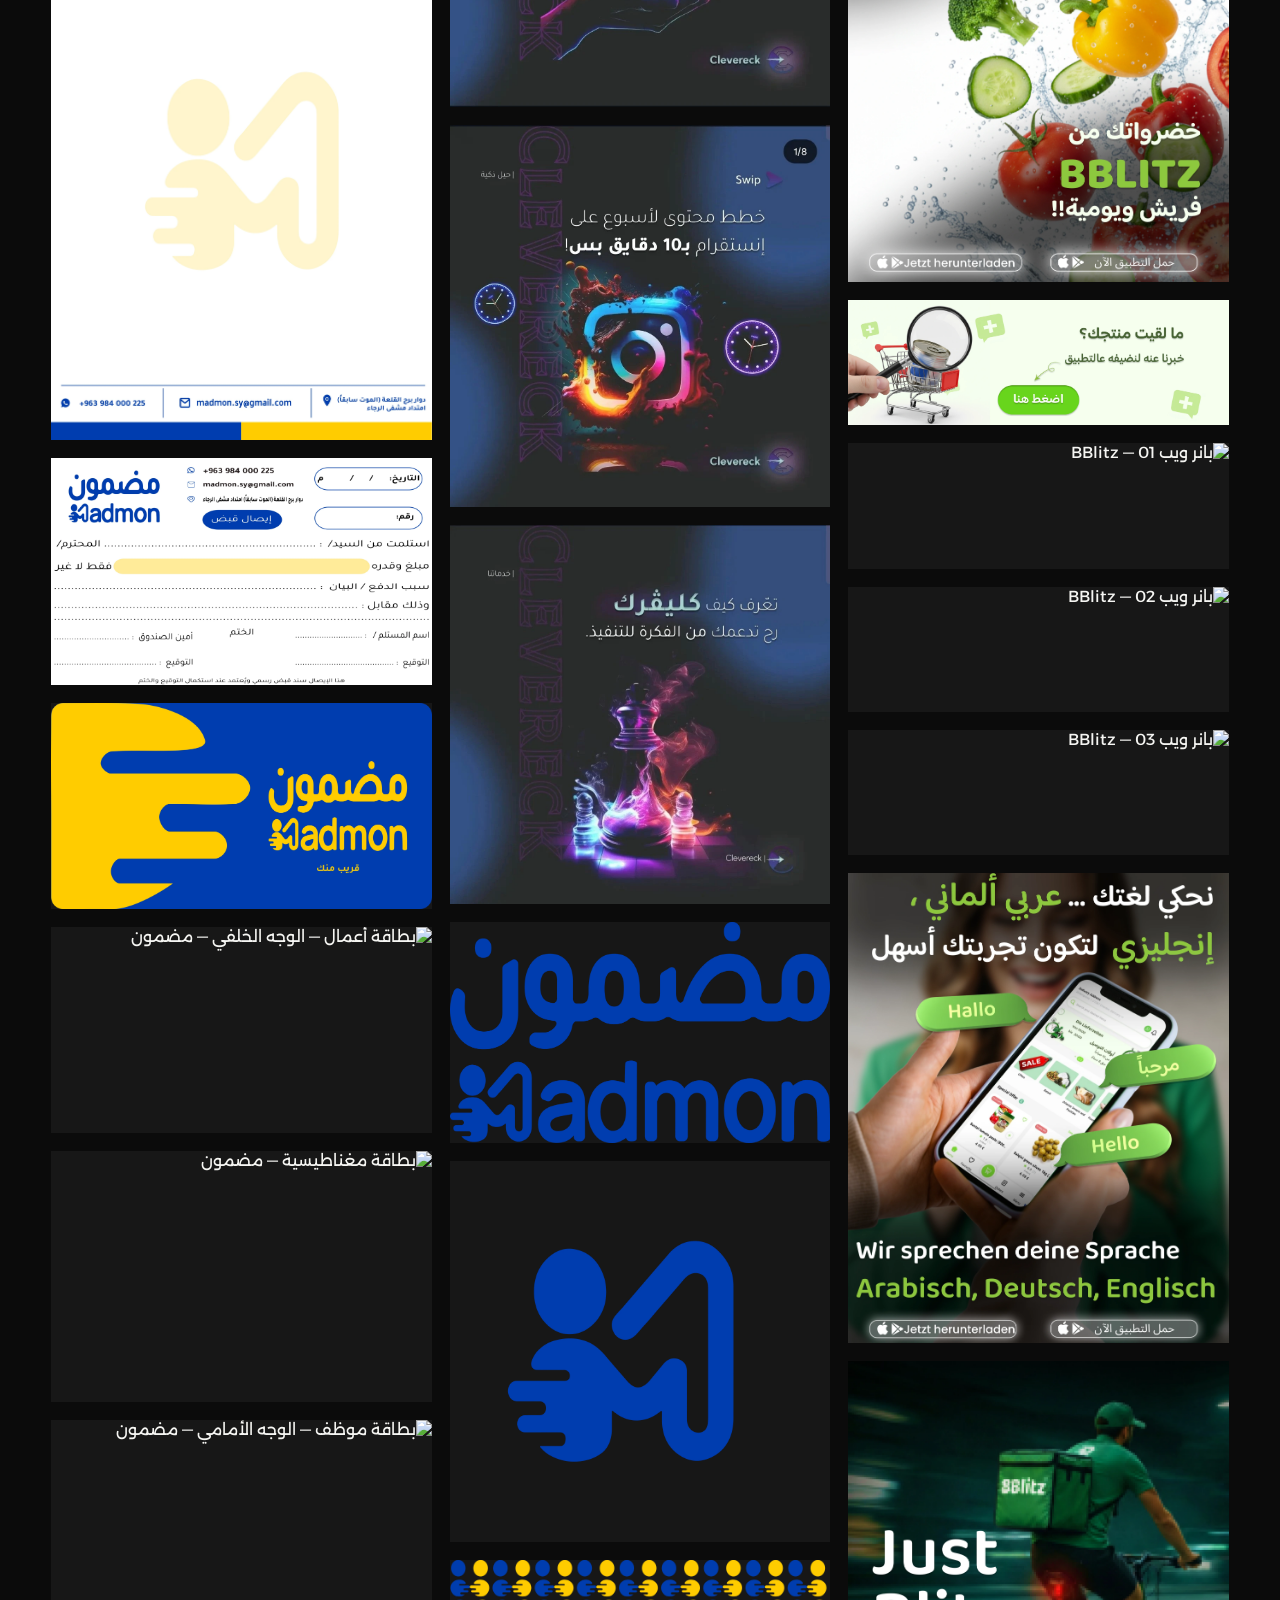
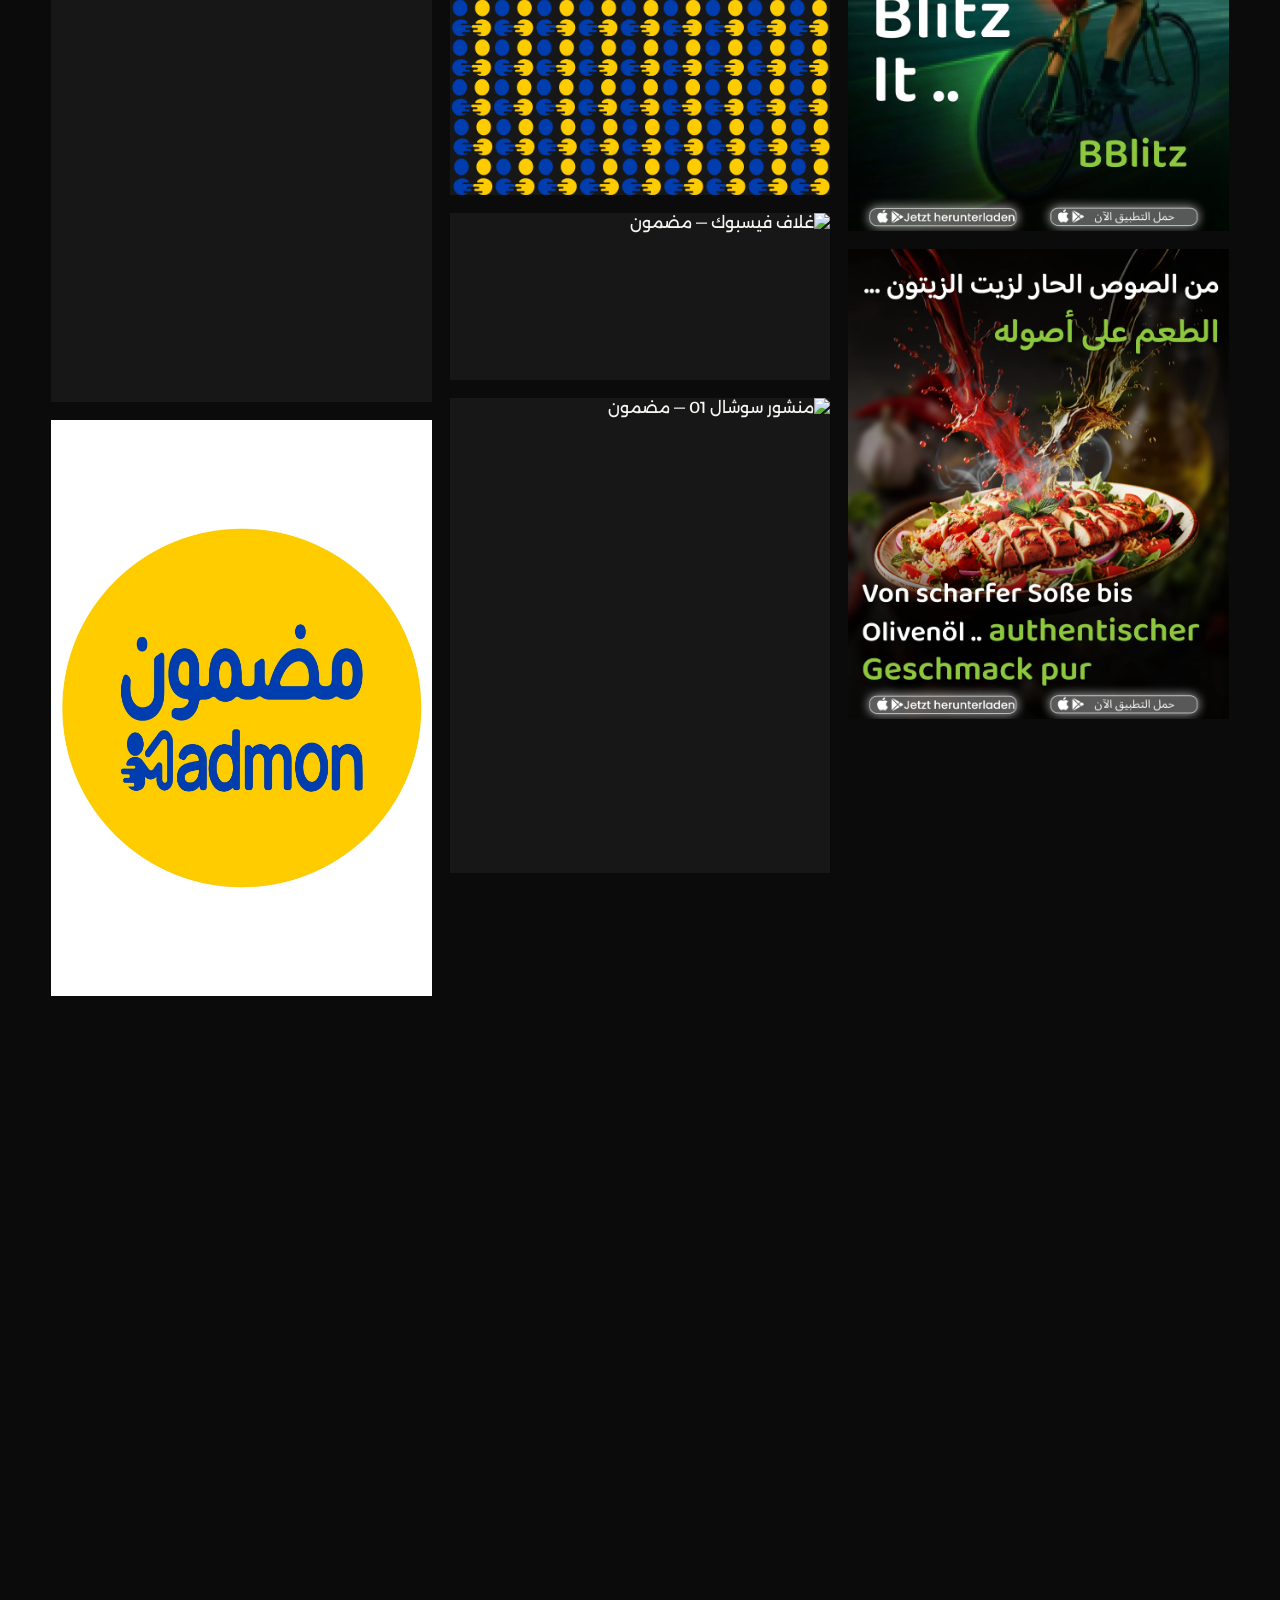
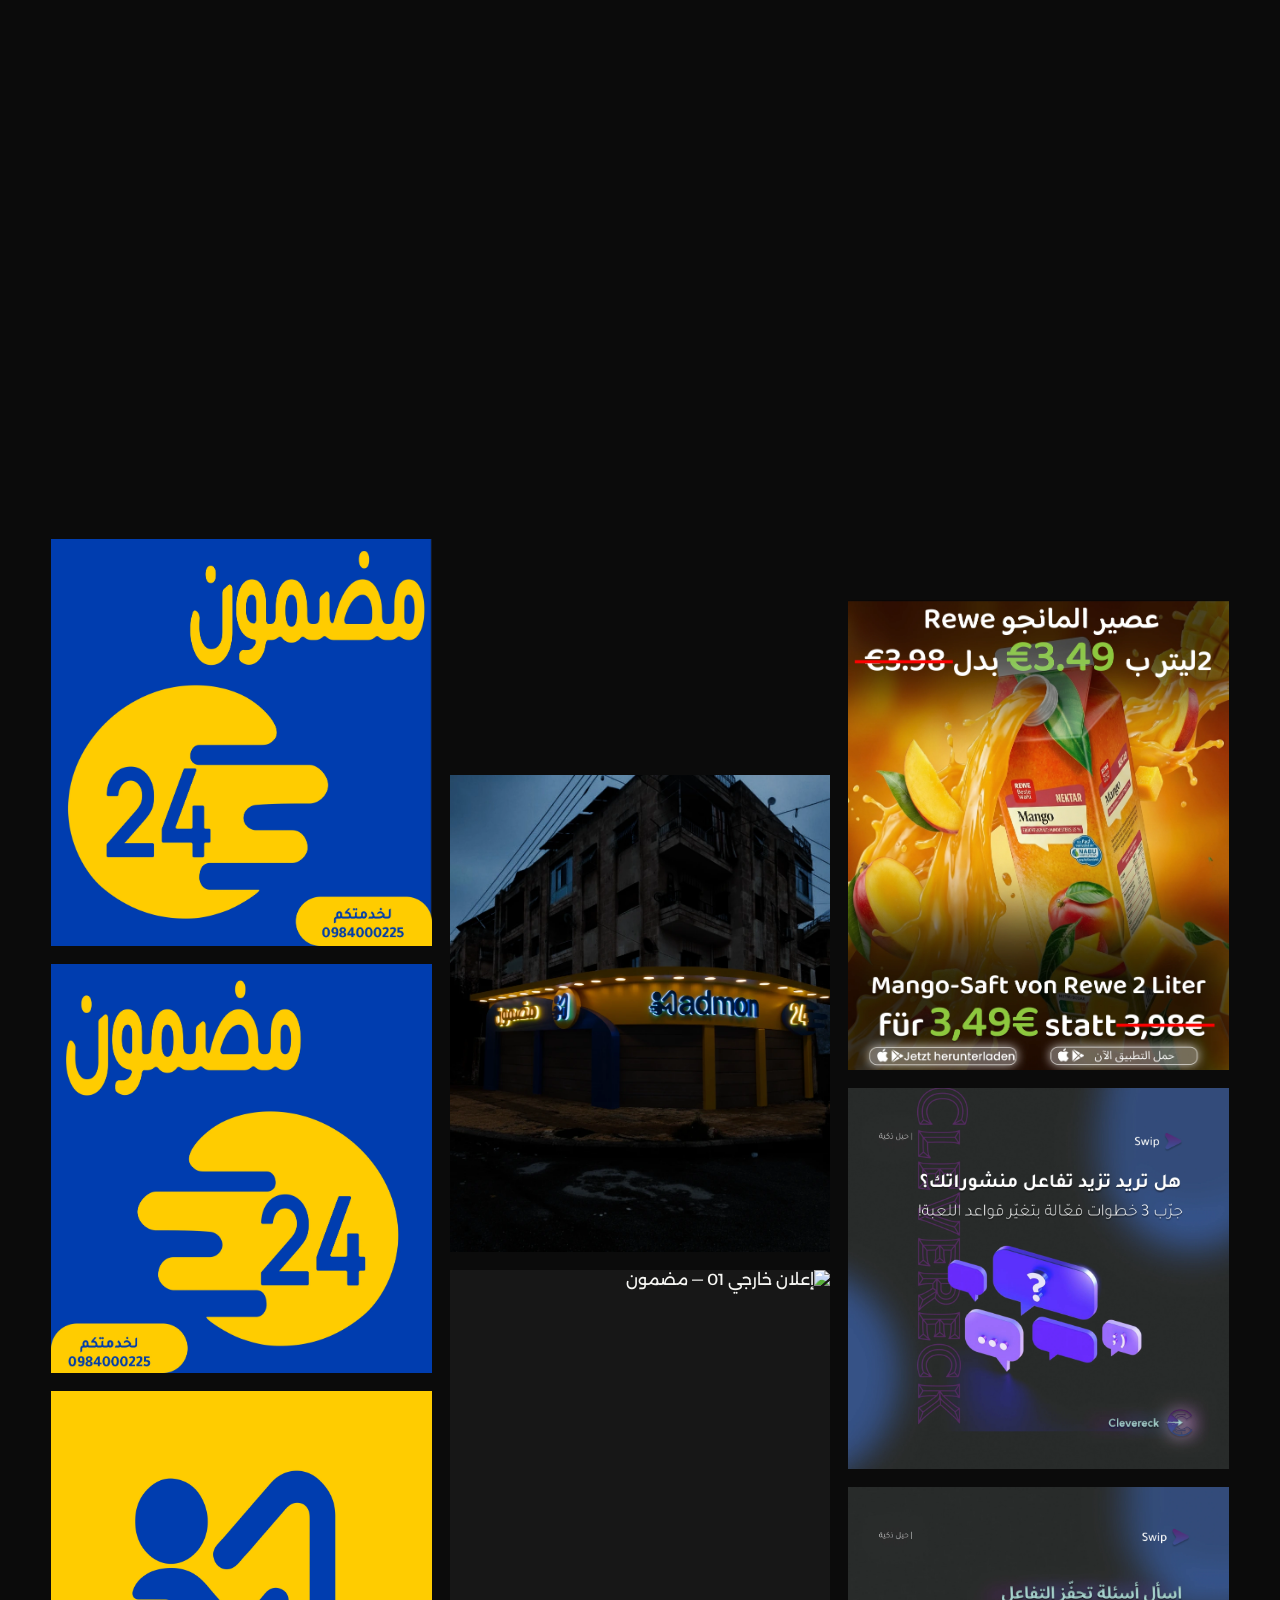
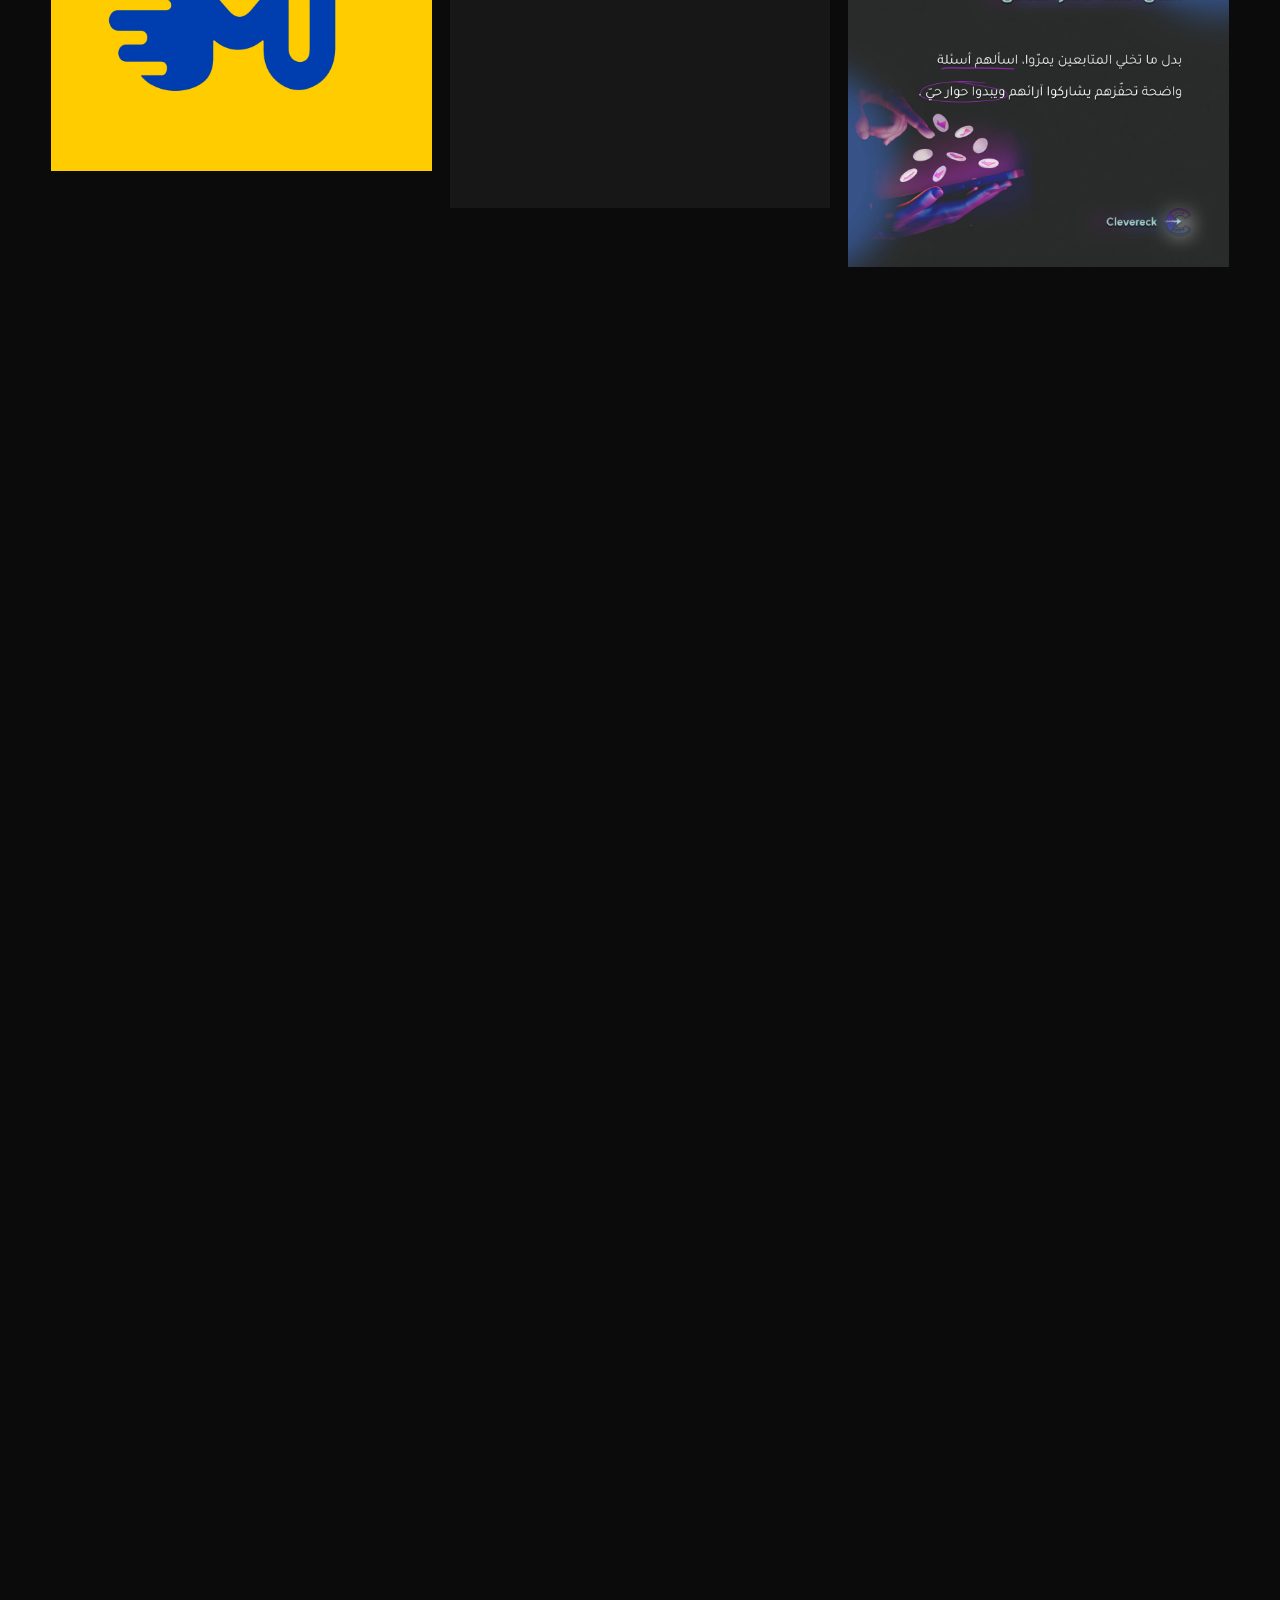
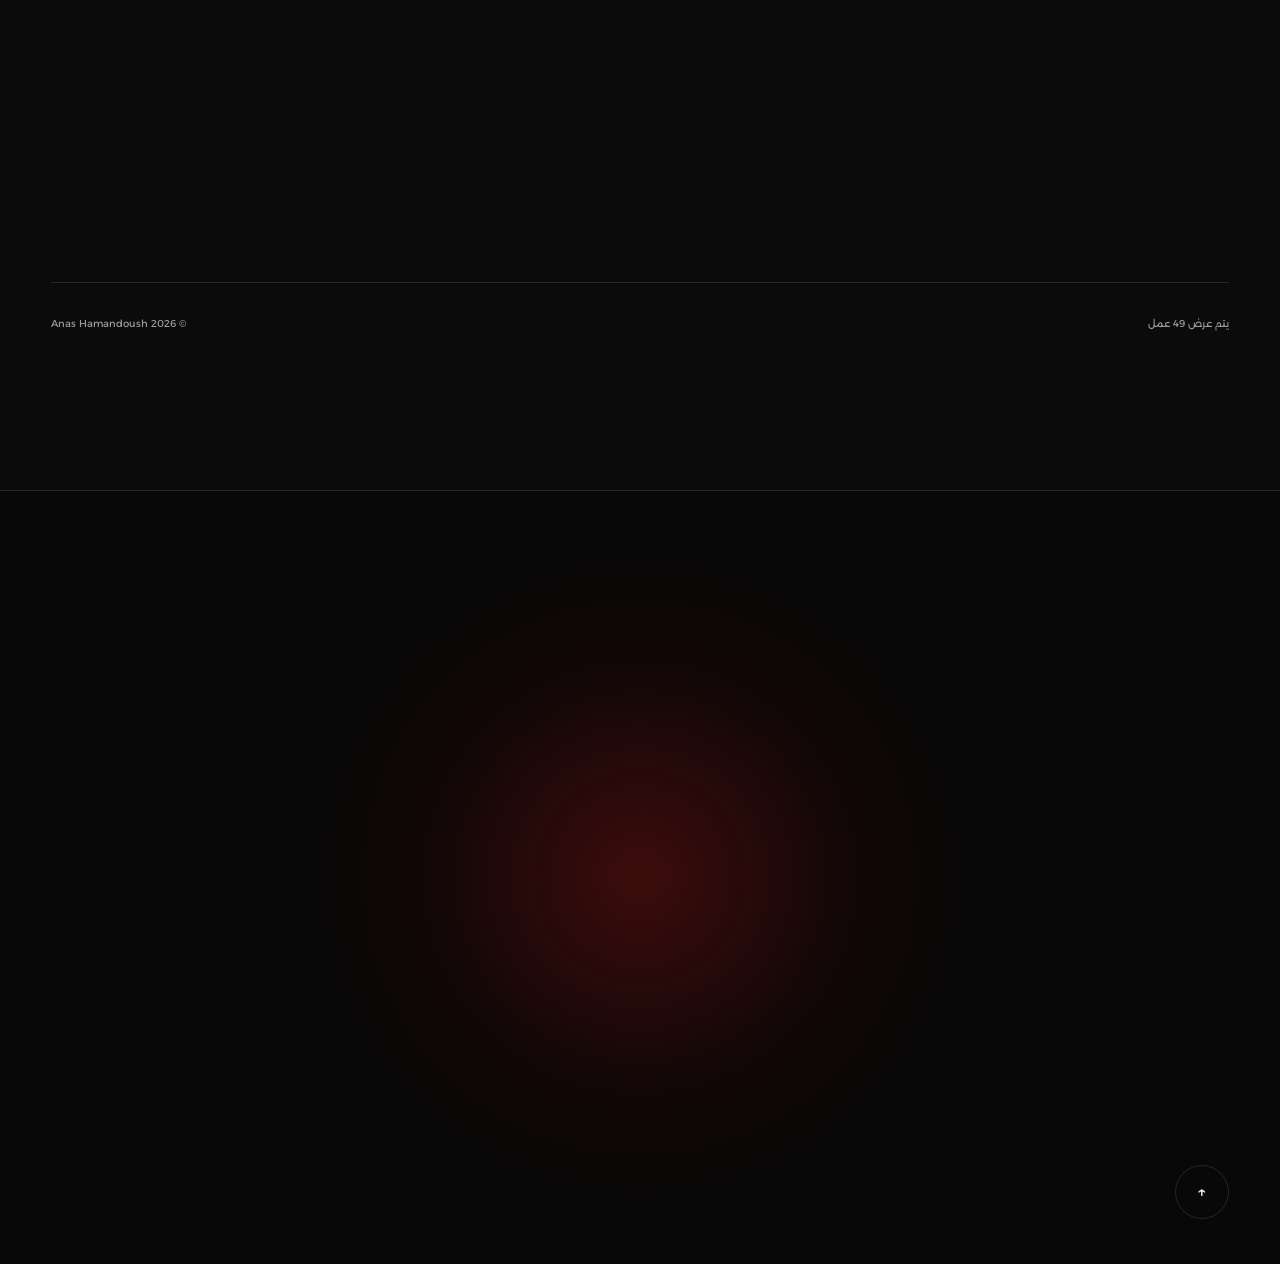
==== commit 66338d4e: "Add files via upload" ====
--- a/index.html
+++ b/index.html
@@ -9,8 +9,8 @@
   <link rel="icon" href="assets/favicon.svg" type="image/svg+xml" />
   <link rel="preconnect" href="https://fonts.googleapis.com">
   <link rel="preconnect" href="https://fonts.gstatic.com" crossorigin>
-  <link href="https://fonts.googleapis.com/css2?family=Alexandria:wght@300;400;500;600;700;800&family=Manrope:wght@400;500;600;700;800&display=swap" rel="stylesheet">
-  <link rel="stylesheet" href="styles.css?v=ar-red-20260729" />
+  <link href="https://fonts.googleapis.com/css2?family=Alexandria:wght@300;400;500;600;700;800&family=Noto+Kufi+Arabic:wght@400;500;600;700;800&family=Manrope:wght@400;500;600;700;800&display=swap" rel="stylesheet">
+  <link rel="stylesheet" href="styles.css?v=ar-premium-20260729-2" />
 </head>
 <body>
   <div class="noise" aria-hidden="true"></div>
@@ -34,8 +34,8 @@
     <section class="hero section-pad">
       <div class="hero-grid"></div>
       <div class="hero-content reveal">
-        <p class="eyebrow" id="hero-eyebrow"></p>
-        <h1><span>أفكار بصرية.</span><span class="accent-text">صُممت لتُرى.</span></h1>
+        <div class="hero-badge"><span></span><p id="hero-eyebrow">مصمم غرافيك مستقل</p></div>
+        <h1><span>أفكار بصرية</span><span class="accent-text">تترك أثرًا.</span></h1>
         <p class="hero-copy" id="hero-intro"></p>
         <div class="hero-actions">
           <a class="button button-primary" href="#work">استكشف الأعمال <span>↙</span></a>
@@ -94,7 +94,7 @@
     <button class="lightbox-nav lightbox-next" aria-label="الصورة التالية">←</button>
   </div>
 
-  <script src="portfolio-data.js?v=ar-red-20260729"></script>
-  <script src="script.js?v=ar-red-20260729"></script>
+  <script src="portfolio-data.js?v=ar-premium-20260729-2"></script>
+  <script src="script.js?v=ar-premium-20260729-2"></script>
 </body>
 </html>
--- a/styles.css
+++ b/styles.css
@@ -12,7 +12,7 @@
 }
 * { box-sizing: border-box; }
 html { scroll-behavior: smooth; background: var(--bg); }
-body { margin: 0; color: var(--text); background: var(--bg); font-family: Inter, sans-serif; overflow-x: hidden; }
+body { margin: 0; color: var(--text); background: var(--bg); font-family: Alexandria, sans-serif; overflow-x: hidden; }
 body.menu-open, body.lightbox-open { overflow: hidden; }
 a { color: inherit; text-decoration: none; }
 button { color: inherit; font: inherit; }
@@ -230,3 +230,94 @@
 @media (max-width: 600px) {
   html[dir="rtl"] .hero h1 { letter-spacing: -.045em; }
 }
+
+
+/* Premium Arabic hero + reliable red header */
+.site-header {
+  isolation: isolate;
+  background-color: rgba(8,8,8,.08);
+}
+.site-header::before {
+  content: "";
+  position: absolute;
+  inset: 0;
+  z-index: -1;
+  background: linear-gradient(90deg, #b90808 0%, #ed1919 48%, #ff2d2d 100%);
+  opacity: 0;
+  transition: opacity .32s ease;
+  box-shadow: 0 12px 35px rgba(0,0,0,.28);
+}
+.site-header.is-scrolled,
+body.header-scrolled .site-header {
+  background: #e31b1b !important;
+  border-bottom-color: rgba(255,255,255,.22) !important;
+  backdrop-filter: none !important;
+  -webkit-backdrop-filter: none !important;
+}
+.site-header.is-scrolled::before,
+body.header-scrolled .site-header::before { opacity: 1; }
+
+.hero { padding-top: 150px; }
+.hero-content { max-width: 1180px; }
+.hero-badge {
+  display: inline-flex;
+  align-items: center;
+  gap: 12px;
+  margin-bottom: 34px;
+  padding: 11px 16px;
+  color: #fff;
+  background: rgba(255,255,255,.055);
+  border: 1px solid rgba(255,255,255,.14);
+  border-radius: 999px;
+  backdrop-filter: blur(8px);
+  -webkit-backdrop-filter: blur(8px);
+  position: relative;
+  z-index: 3;
+}
+.hero-badge span {
+  width: 8px;
+  height: 8px;
+  border-radius: 50%;
+  background: var(--accent);
+  box-shadow: 0 0 16px rgba(255,45,45,.85);
+}
+.hero-badge p {
+  margin: 0;
+  font: 600 13px/1.4 Alexandria, sans-serif;
+  letter-spacing: 0;
+}
+html[dir="rtl"] .hero h1 {
+  max-width: 1120px;
+  font-family: "Noto Kufi Arabic", Alexandria, sans-serif;
+  font-size: clamp(54px, 8vw, 122px);
+  font-weight: 800;
+  line-height: 1.16;
+  letter-spacing: -.045em;
+  text-transform: none;
+}
+html[dir="rtl"] .hero h1 span { padding-bottom: .08em; }
+html[dir="rtl"] .accent-text {
+  color: transparent;
+  -webkit-text-stroke: 1.6px var(--accent);
+  text-shadow: 0 0 40px rgba(255,45,45,.14);
+}
+html[dir="rtl"] .hero-copy {
+  max-width: 700px;
+  margin-top: 34px;
+  font-size: clamp(16px,1.35vw,21px);
+  color: #d0d0cc;
+  line-height: 1.95;
+}
+html[dir="rtl"] .hero-actions { margin-top: 32px; }
+
+@media (max-width: 900px) {
+  .hero { padding-top: 125px; }
+  html[dir="rtl"] .hero h1 { font-size: clamp(48px,11vw,86px); line-height: 1.2; }
+  .hero-badge { margin-bottom: 26px; }
+}
+@media (max-width: 600px) {
+  .site-header { background-color: rgba(8,8,8,.28); }
+  .hero { padding-top: 110px; }
+  html[dir="rtl"] .hero h1 { font-size: clamp(42px,13vw,64px); letter-spacing: -.035em; }
+  .hero-badge p { font-size: 11px; }
+}
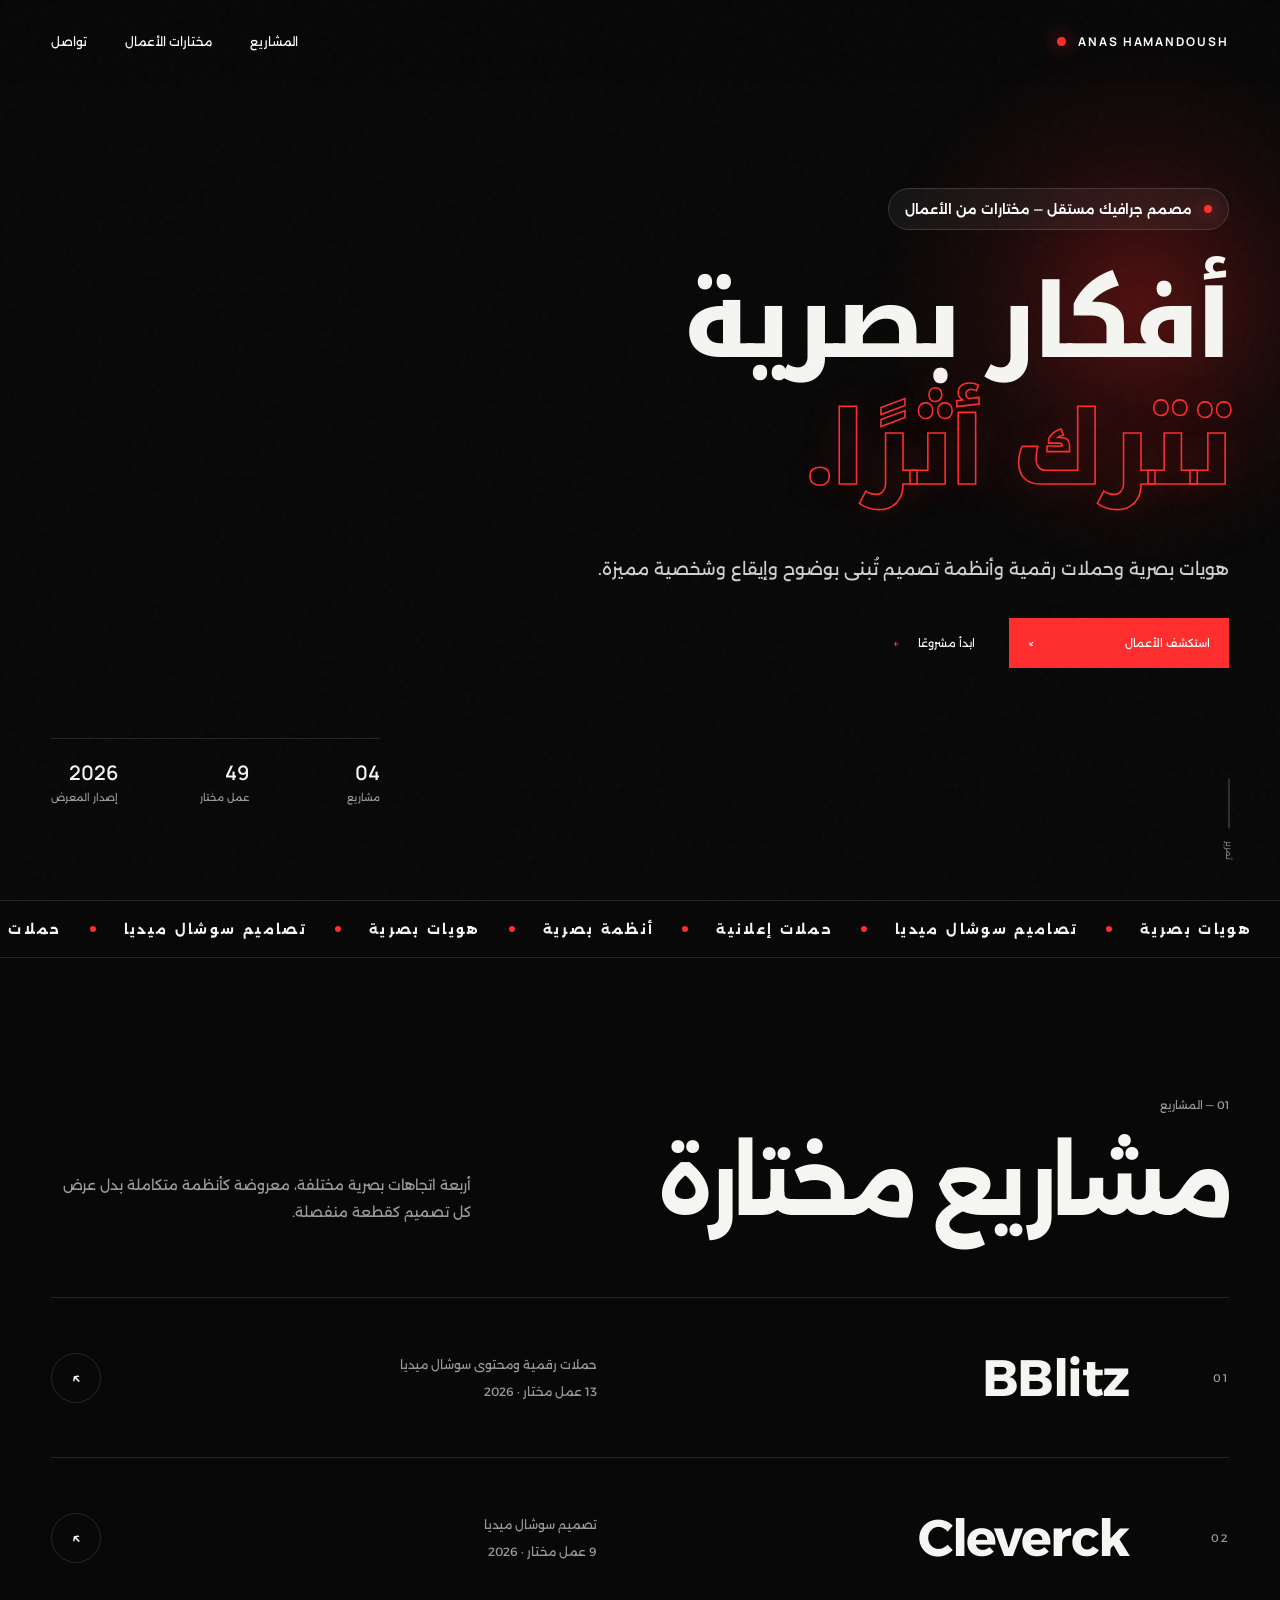
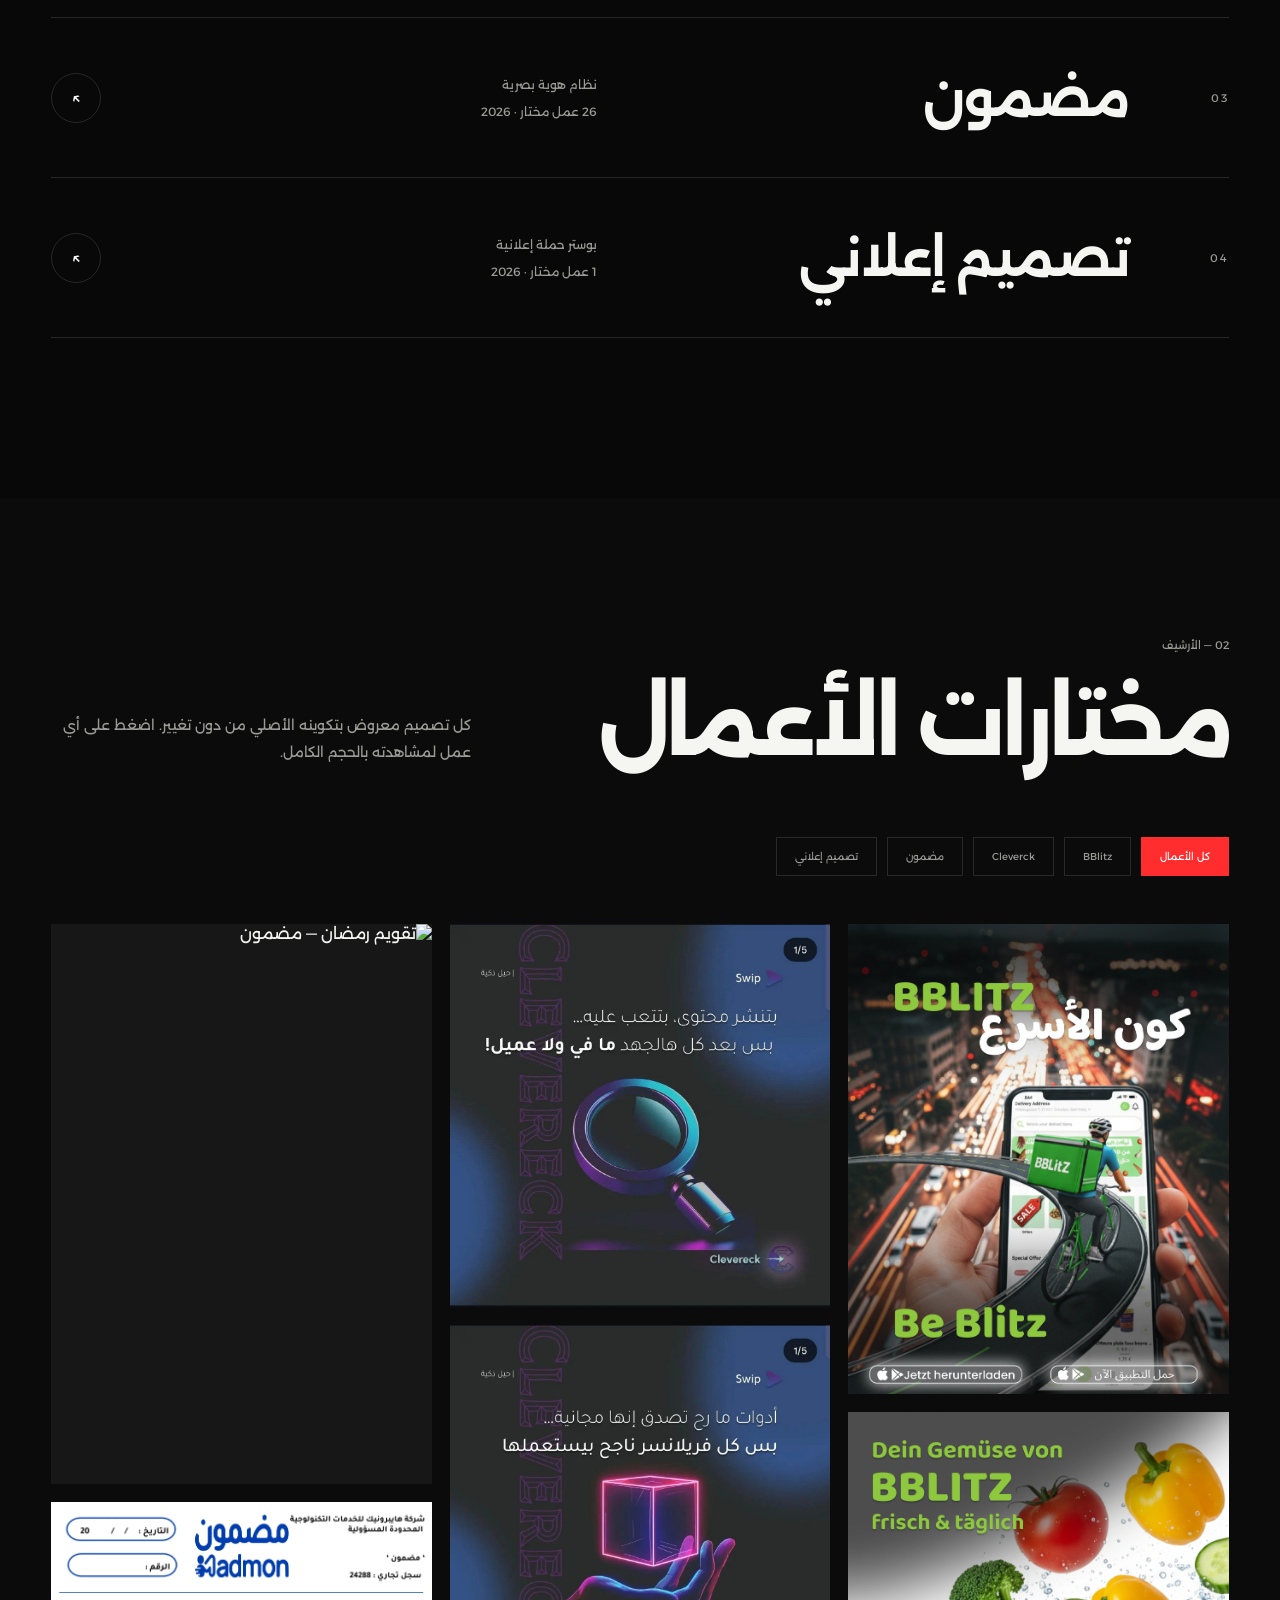
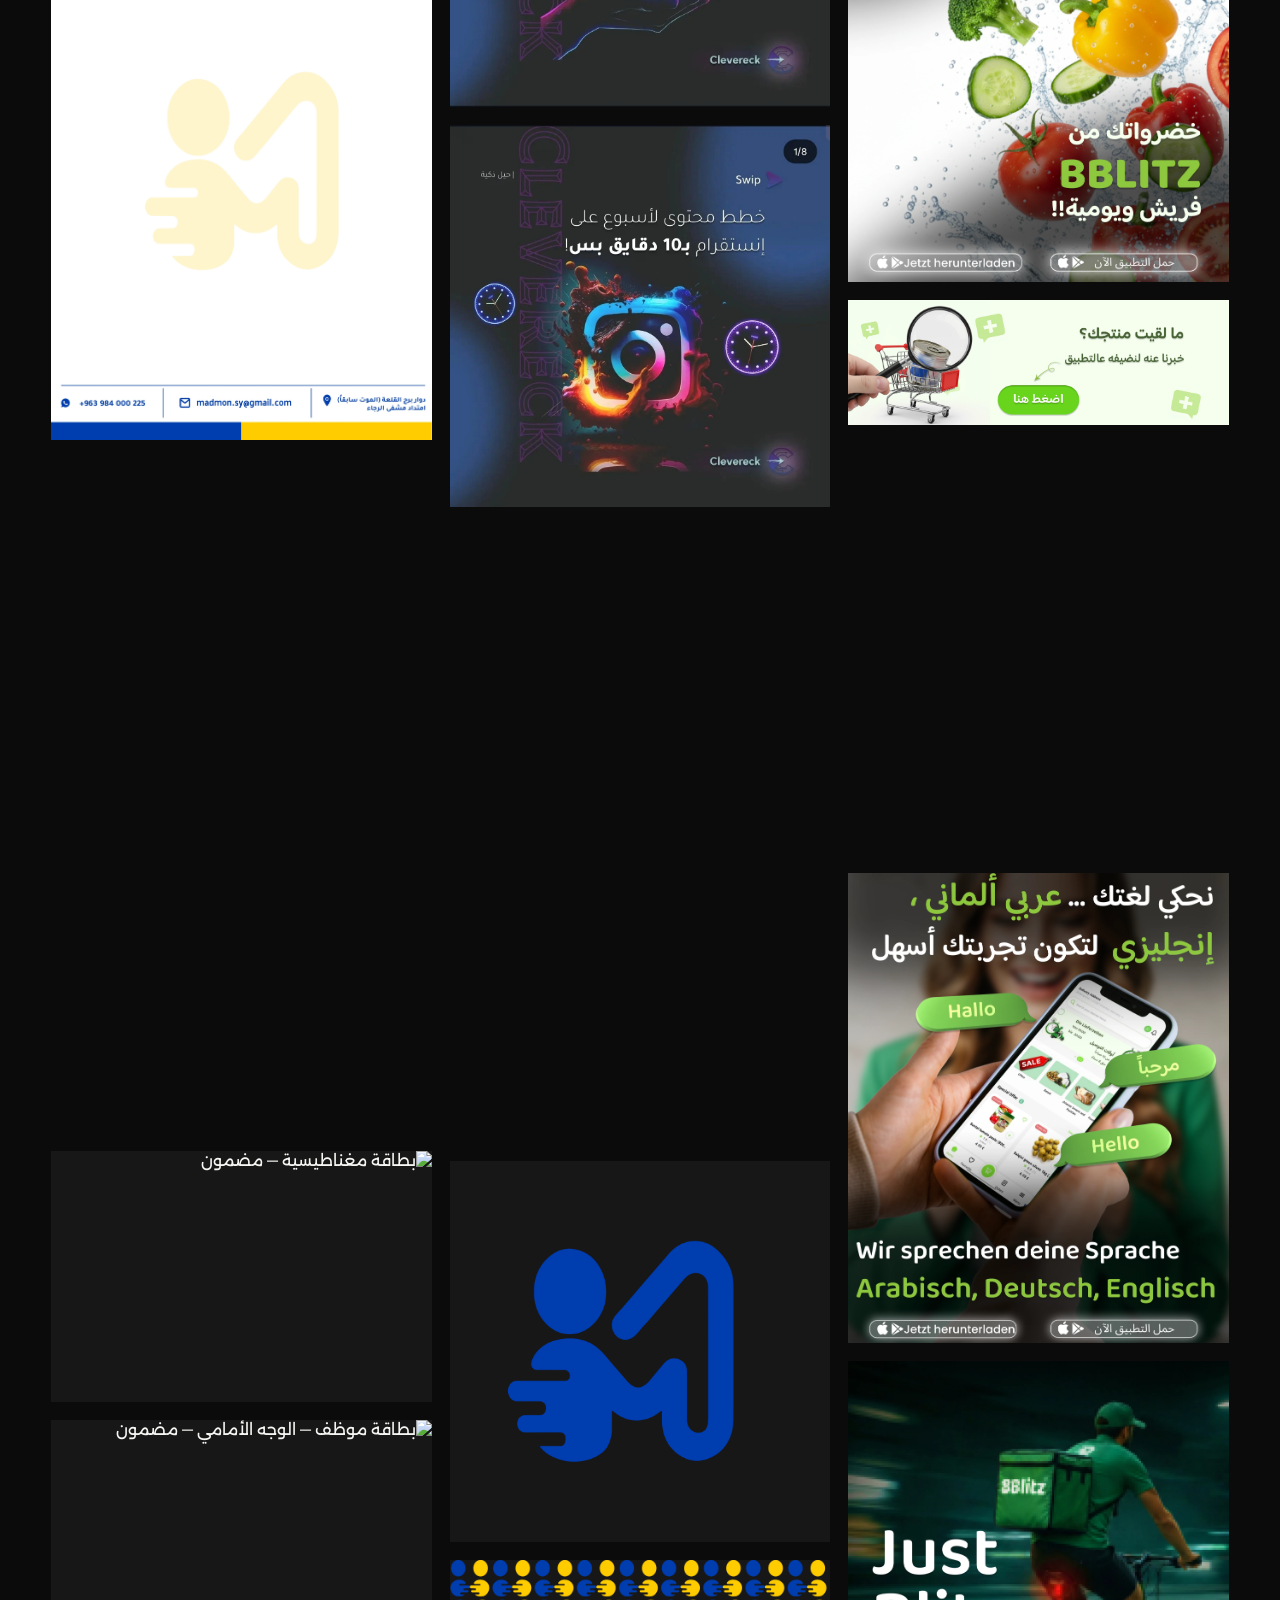
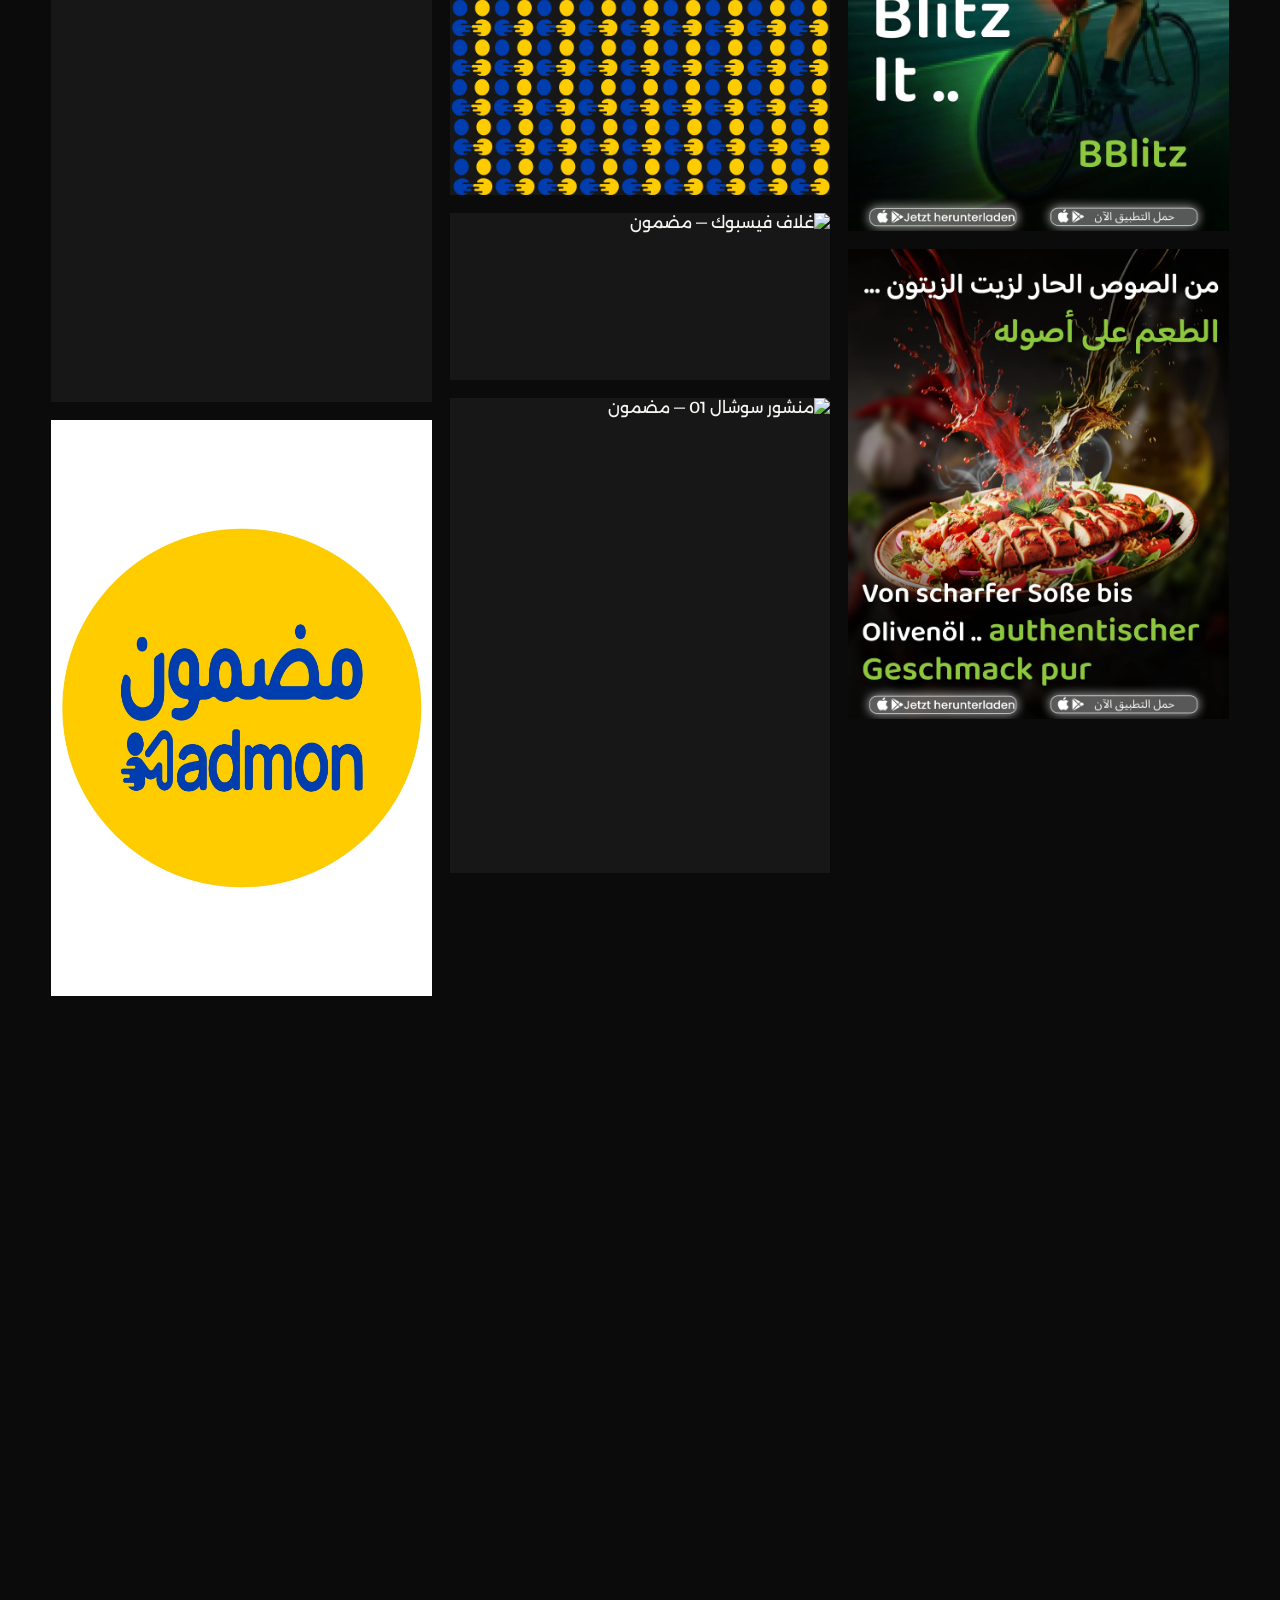
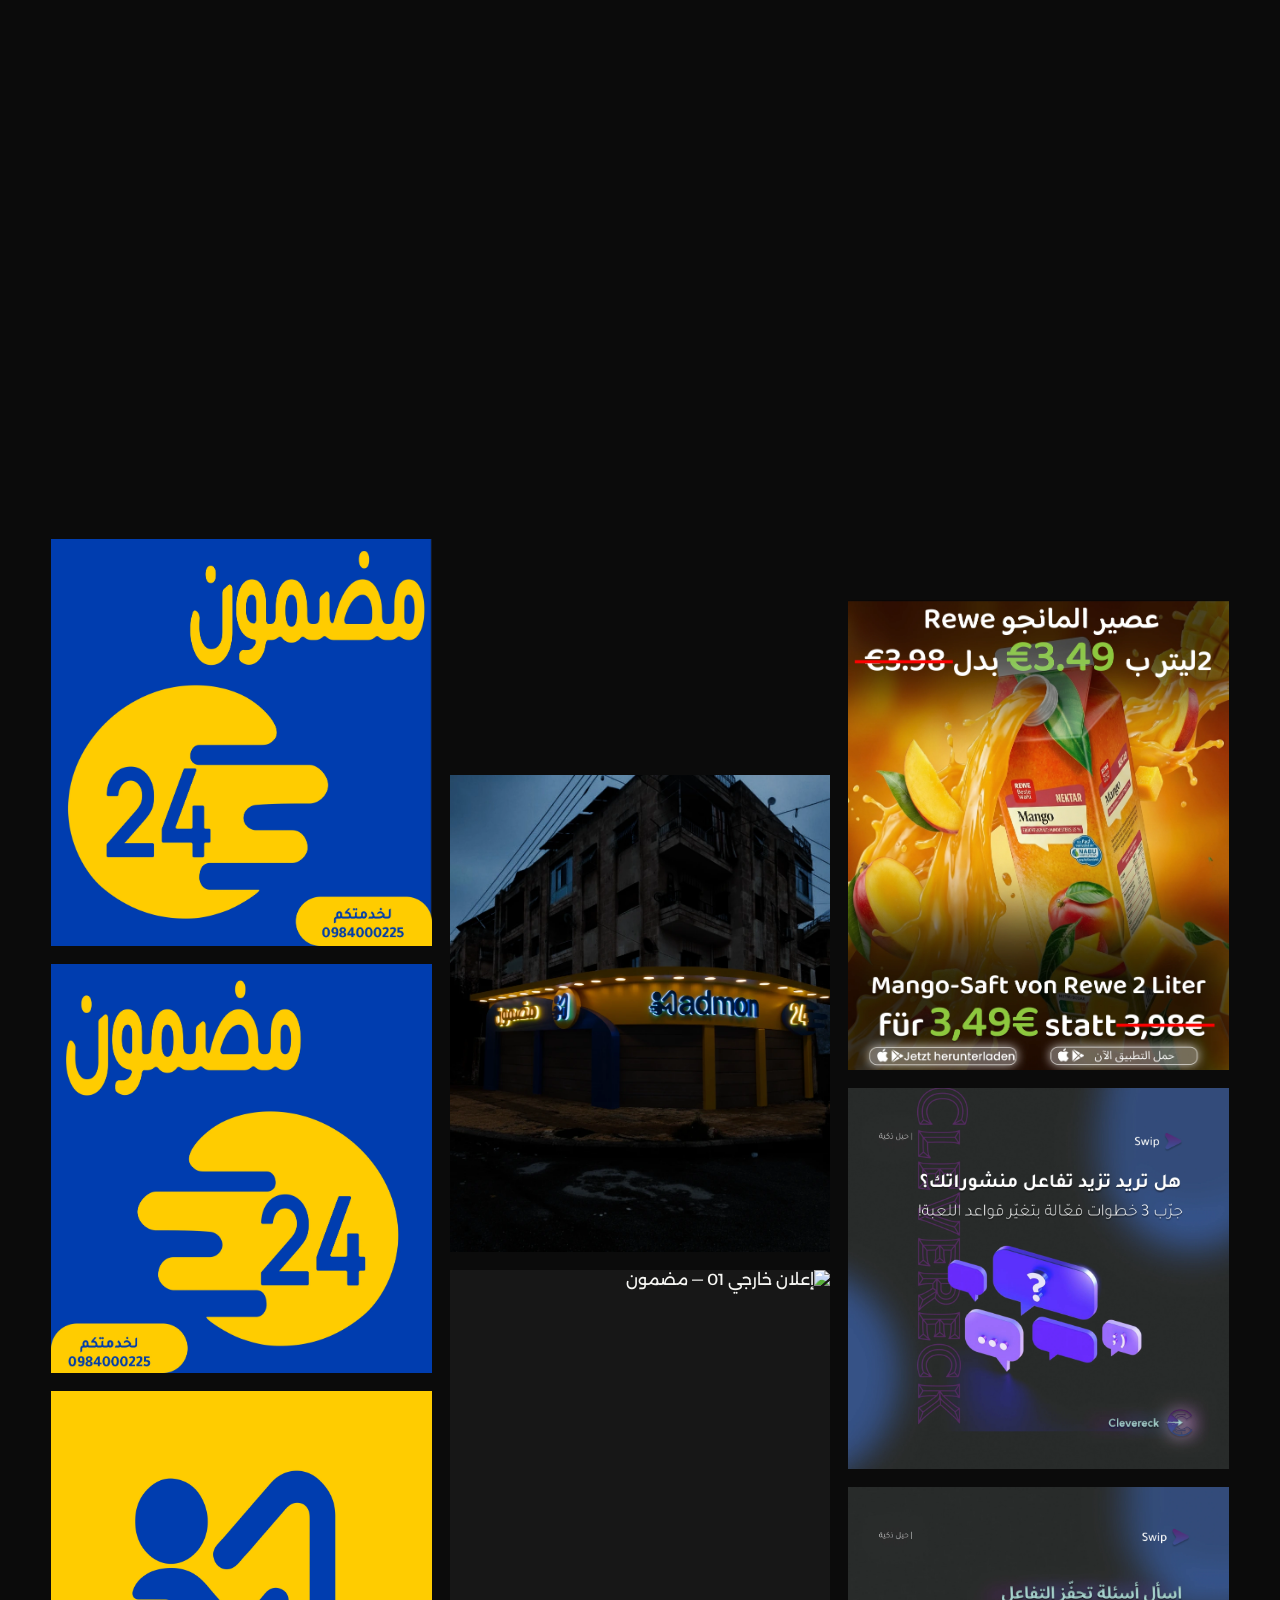
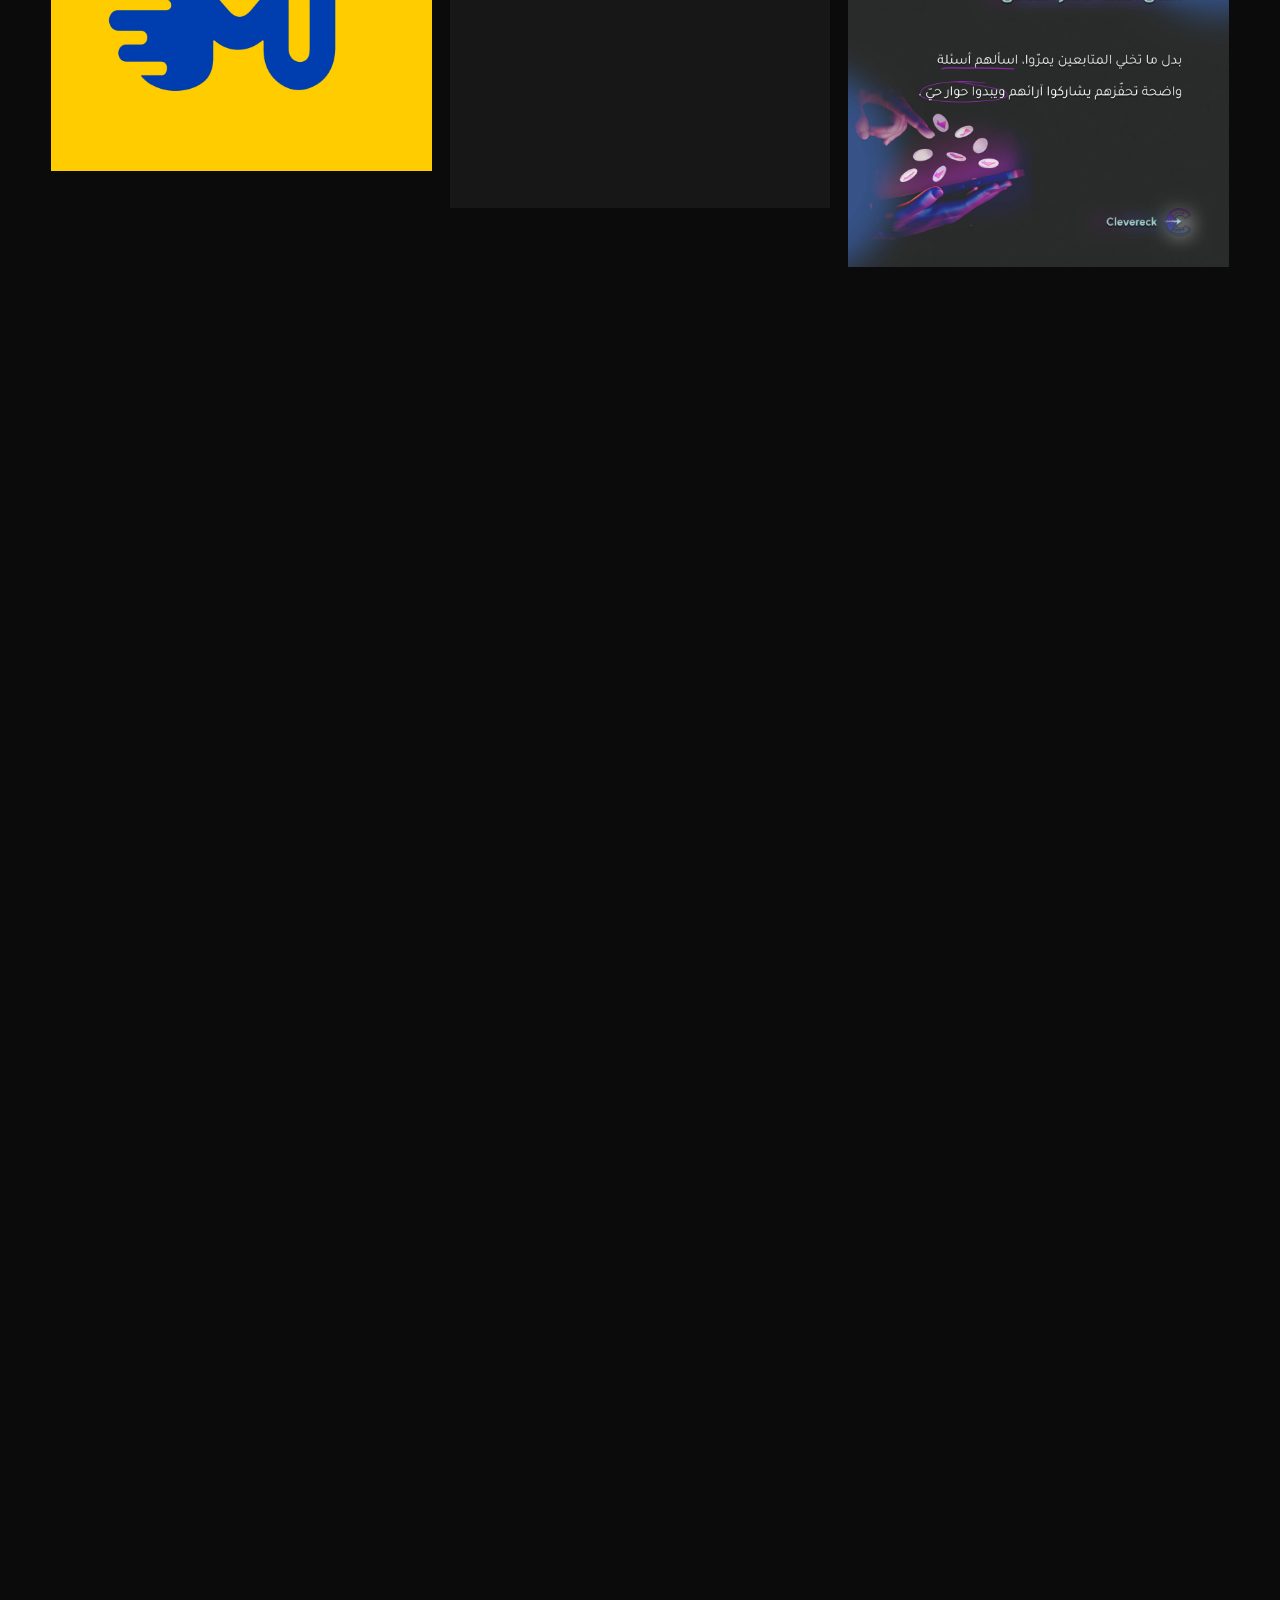
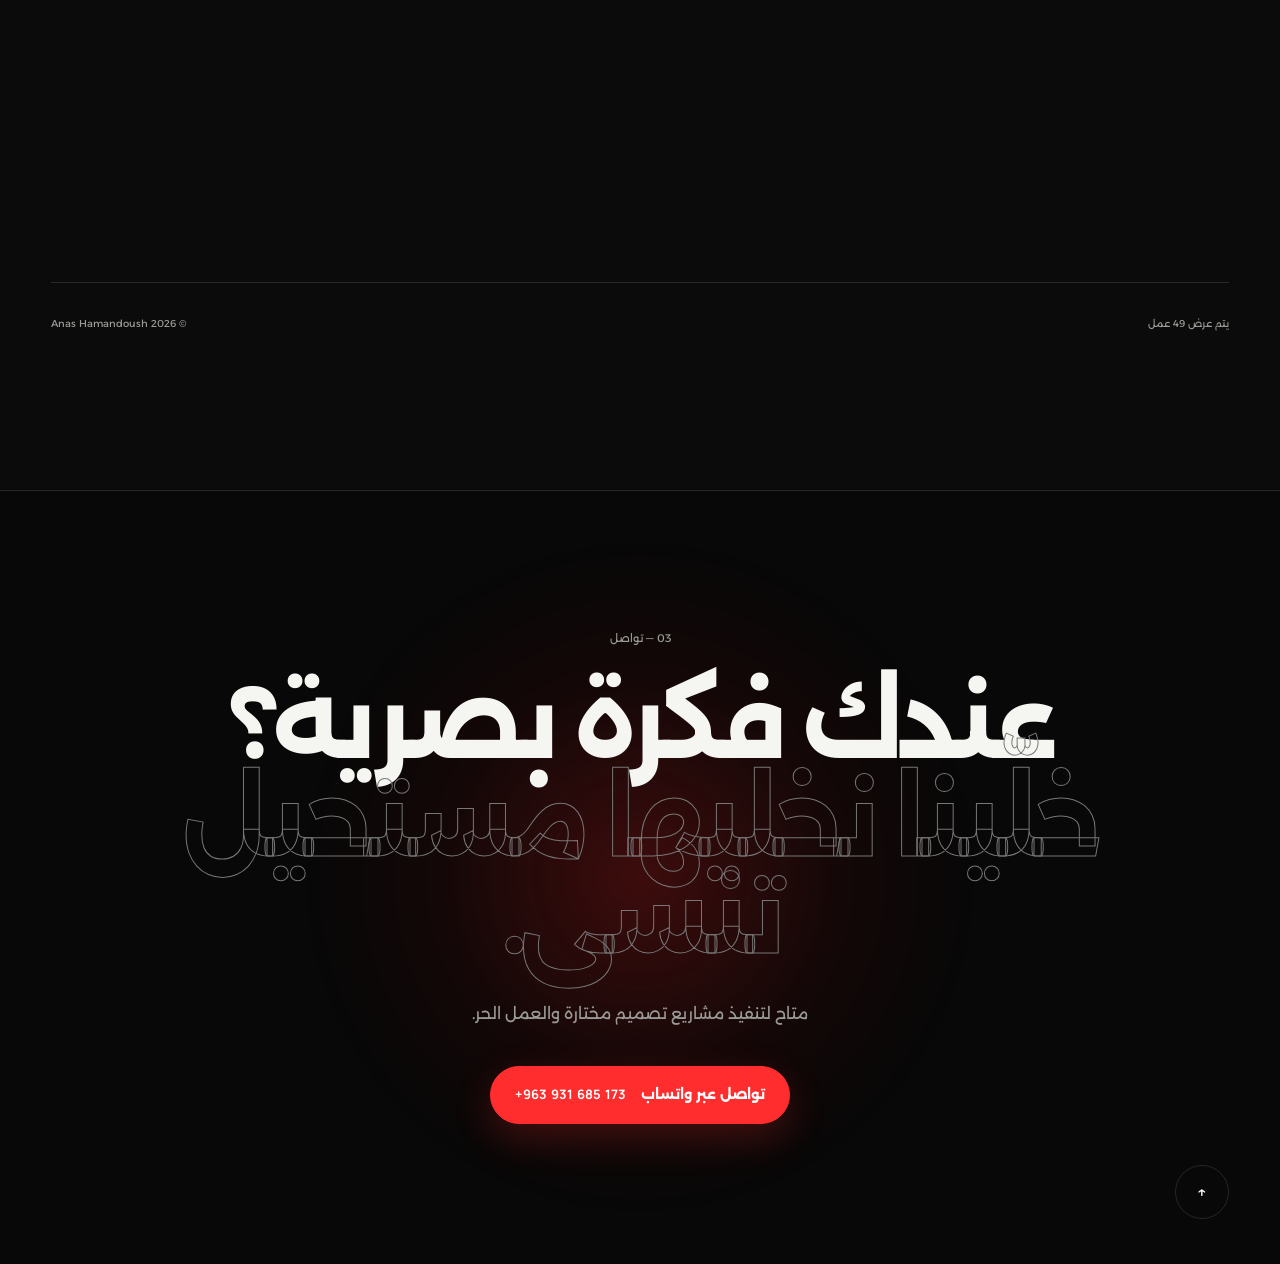
==== commit bf65c950: "Add files via upload" ====
--- a/index.html
+++ b/index.html
@@ -10,7 +10,7 @@
   <link rel="preconnect" href="https://fonts.googleapis.com">
   <link rel="preconnect" href="https://fonts.gstatic.com" crossorigin>
   <link href="https://fonts.googleapis.com/css2?family=Alexandria:wght@300;400;500;600;700;800&family=Noto+Kufi+Arabic:wght@400;500;600;700;800&family=Manrope:wght@400;500;600;700;800&display=swap" rel="stylesheet">
-  <link rel="stylesheet" href="styles.css?v=ar-premium-20260729-2" />
+  <link rel="stylesheet" href="styles.css?v=ar-premium-20260729-3" />
 </head>
 <body>
   <div class="noise" aria-hidden="true"></div>
@@ -94,7 +94,7 @@
     <button class="lightbox-nav lightbox-next" aria-label="الصورة التالية">←</button>
   </div>
 
-  <script src="portfolio-data.js?v=ar-premium-20260729-2"></script>
-  <script src="script.js?v=ar-premium-20260729-2"></script>
+  <script src="portfolio-data.js?v=ar-premium-20260729-3"></script>
+  <script src="script.js?v=ar-premium-20260729-3"></script>
 </body>
 </html>
--- a/styles.css
+++ b/styles.css
@@ -112,6 +112,15 @@
 .contact-content > p:not(.eyebrow) { color:var(--muted); margin:34px auto 0; max-width:600px; line-height:1.6; }
 .contact-links { display:flex; flex-wrap:wrap; justify-content:center; gap:12px; margin-top:36px; }
 .contact-links a { border-bottom:1px solid var(--accent); padding:10px 2px; margin:0 12px; font-size:12px; text-transform:uppercase; letter-spacing:.14em; }
+.contact-links .whatsapp-link {
+  display:inline-flex; align-items:center; justify-content:center; gap:14px;
+  min-height:58px; padding:14px 24px; margin:0; border:1px solid var(--accent);
+  border-radius:999px; background:var(--accent); color:#fff; font-size:14px;
+  font-weight:700; line-height:1.35; box-shadow:0 14px 38px rgba(255,45,45,.22);
+  transition:transform .3s ease, background .3s ease, box-shadow .3s ease;
+}
+.contact-links .whatsapp-link strong { font:700 13px/1 Manrope, sans-serif; letter-spacing:.02em; }
+.contact-links .whatsapp-link:hover { transform:translateY(-4px); background:#fff; color:#111; box-shadow:0 18px 44px rgba(255,45,45,.32); }
 .contact-orb { position:absolute; width:55vw; height:55vw; border-radius:50%; background:radial-gradient(circle, rgba(255,30,30,.22), rgba(255,0,0,.05) 40%, transparent 68%); filter:blur(8px); }
 .back-top { position:absolute; right:var(--pad); bottom:45px; width:54px; height:54px; border:1px solid var(--line); border-radius:50%; display:grid; place-items:center; transition:.3s; }
 .back-top:hover { background:var(--accent); border-color:var(--accent); transform:translateY(-6px); }
@@ -159,6 +168,7 @@
   .lightbox figure { padding:70px 14px 90px; }
   .lightbox figcaption { font-size:9px; }
   .contact { min-height:75svh; }
+  .contact-links .whatsapp-link { width:100%; max-width:360px; flex-direction:column; gap:7px; }
 }
 @media (prefers-reduced-motion: reduce) {
   *,*::before,*::after { animation-duration:.01ms!important; animation-iteration-count:1!important; scroll-behavior:auto!important; transition-duration:.01ms!important; }
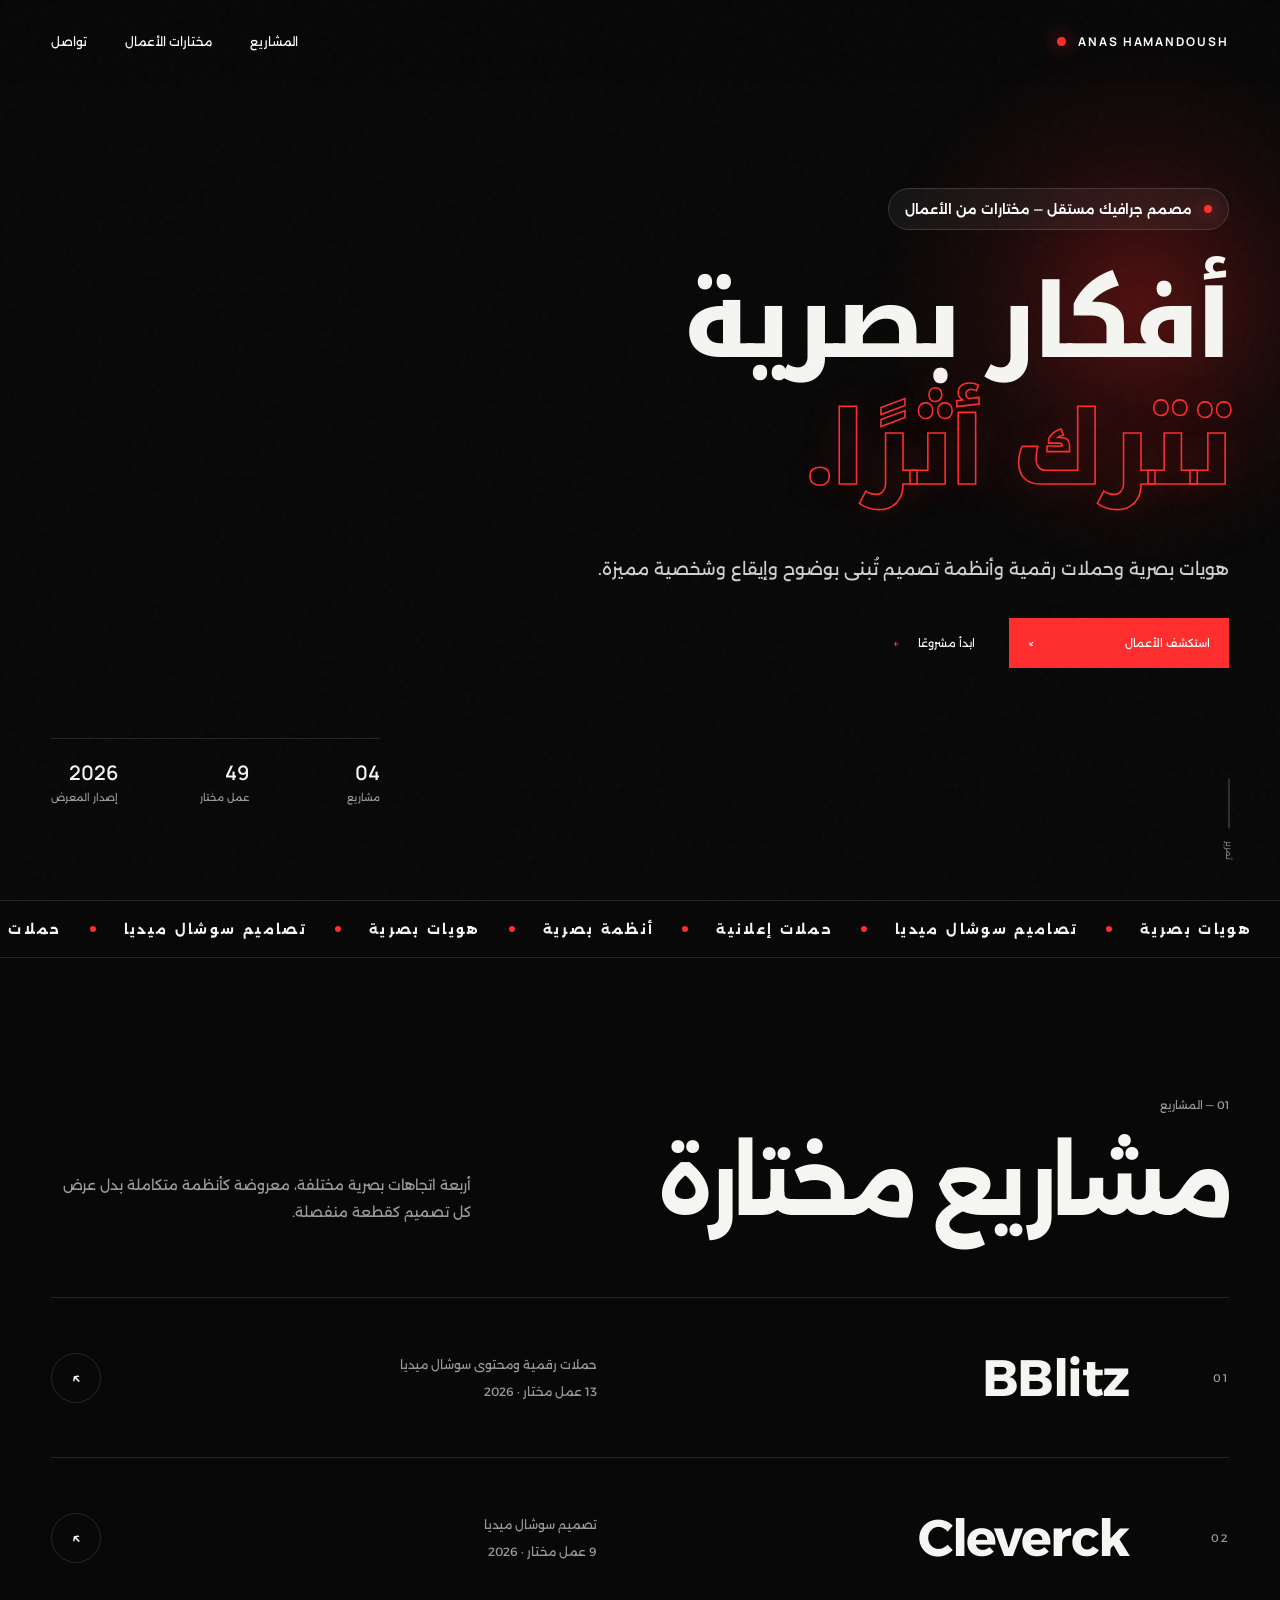
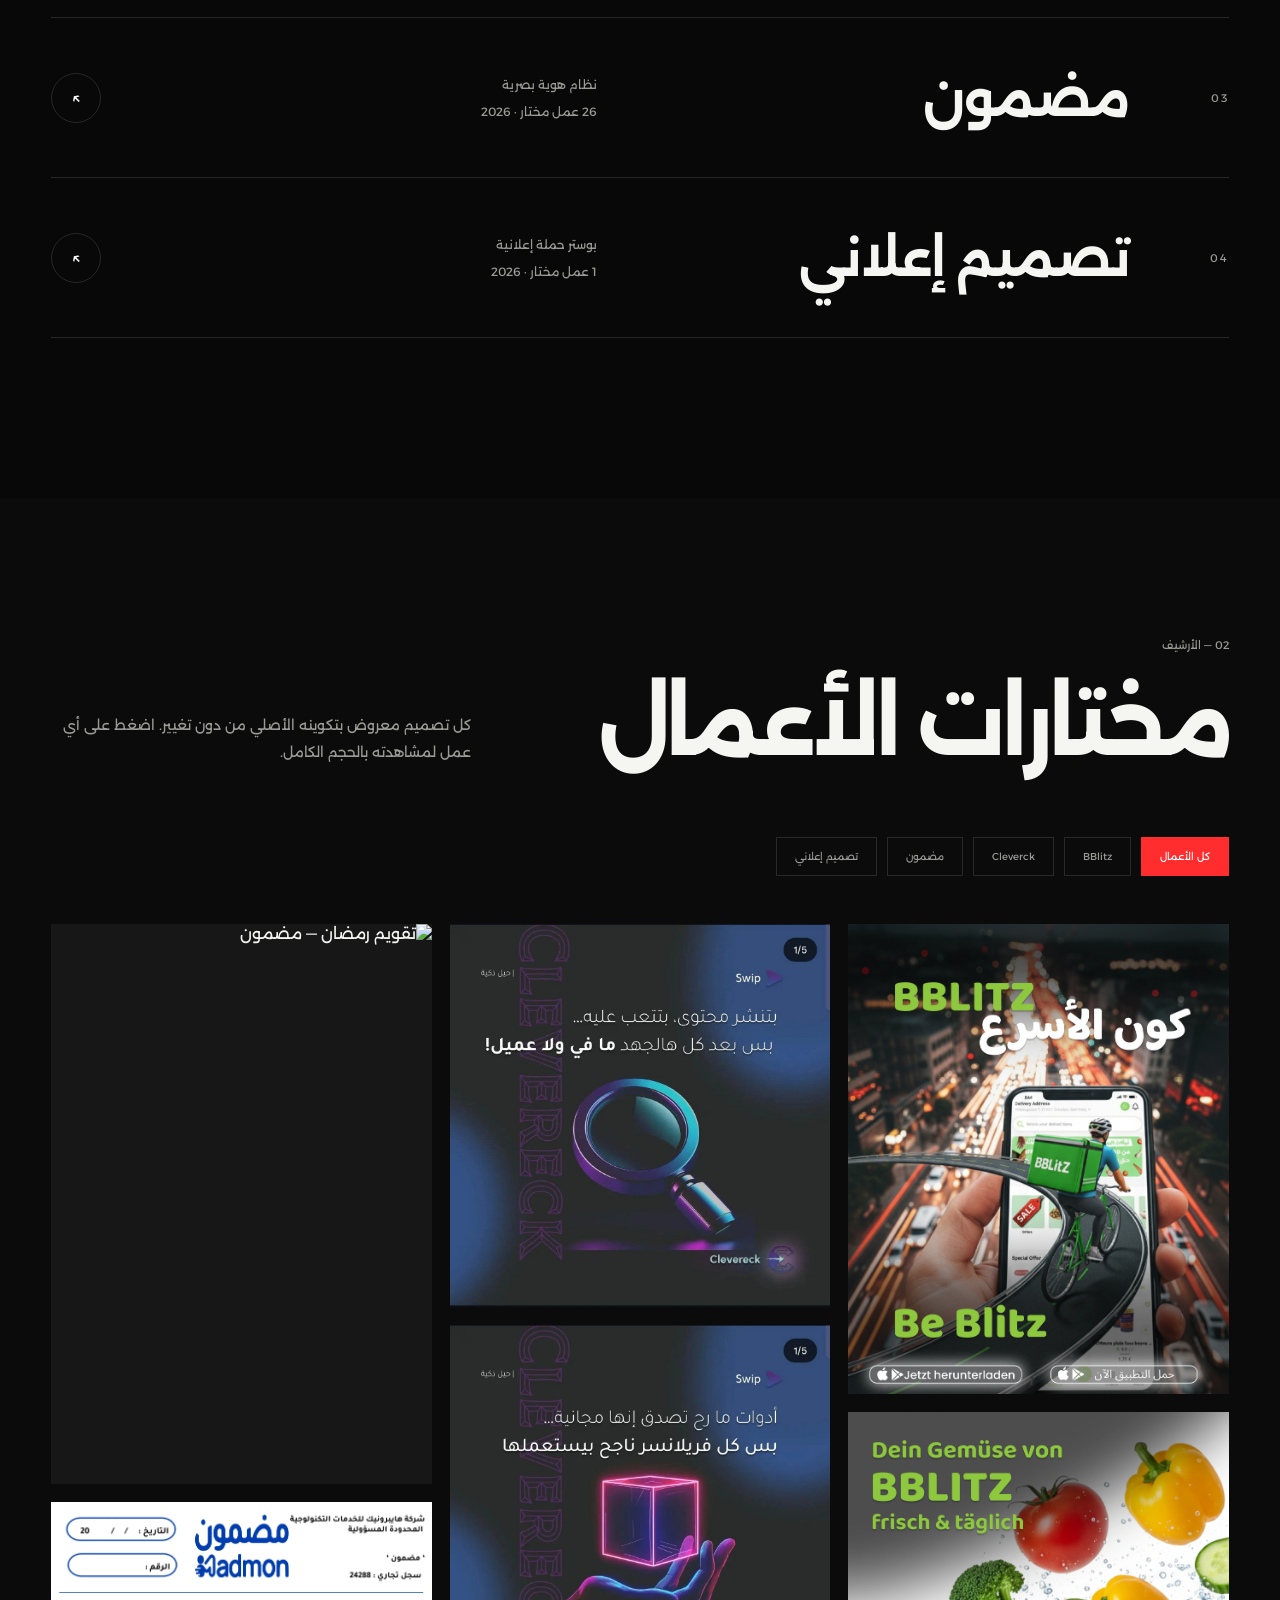
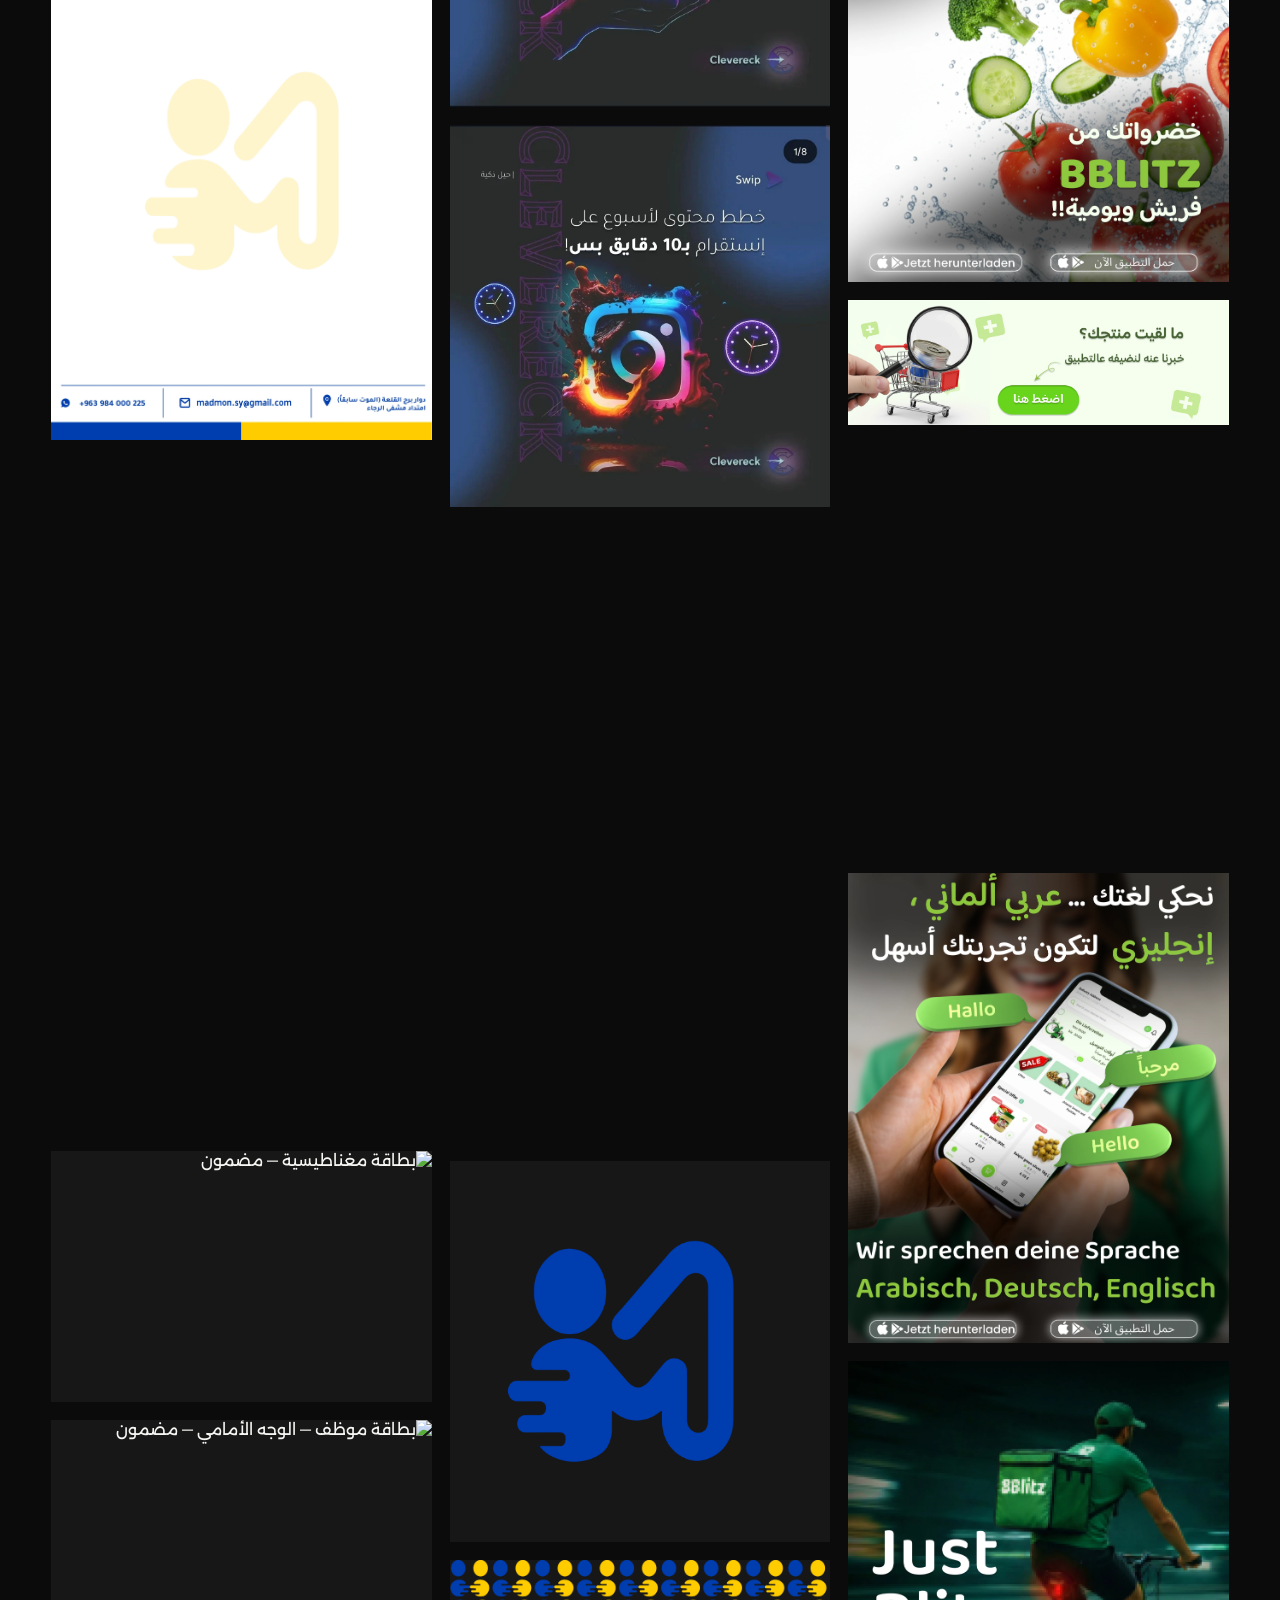
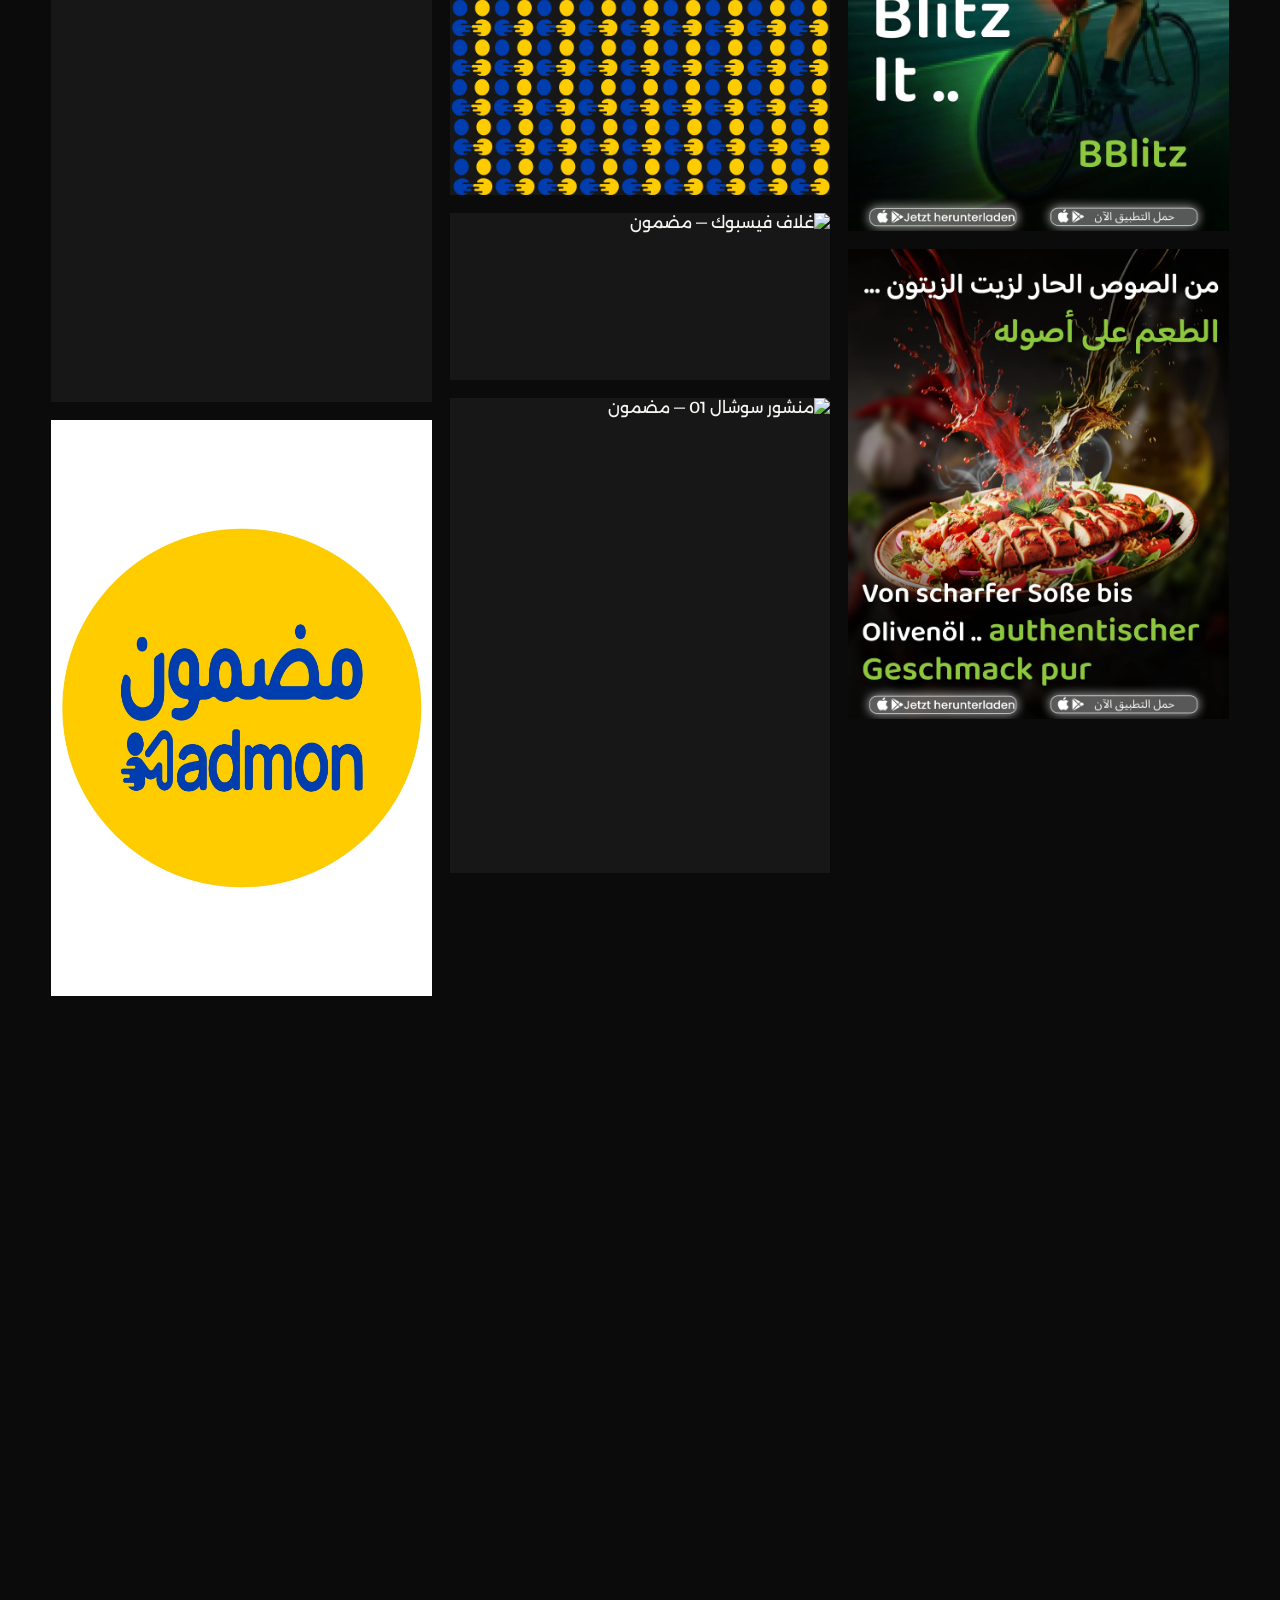
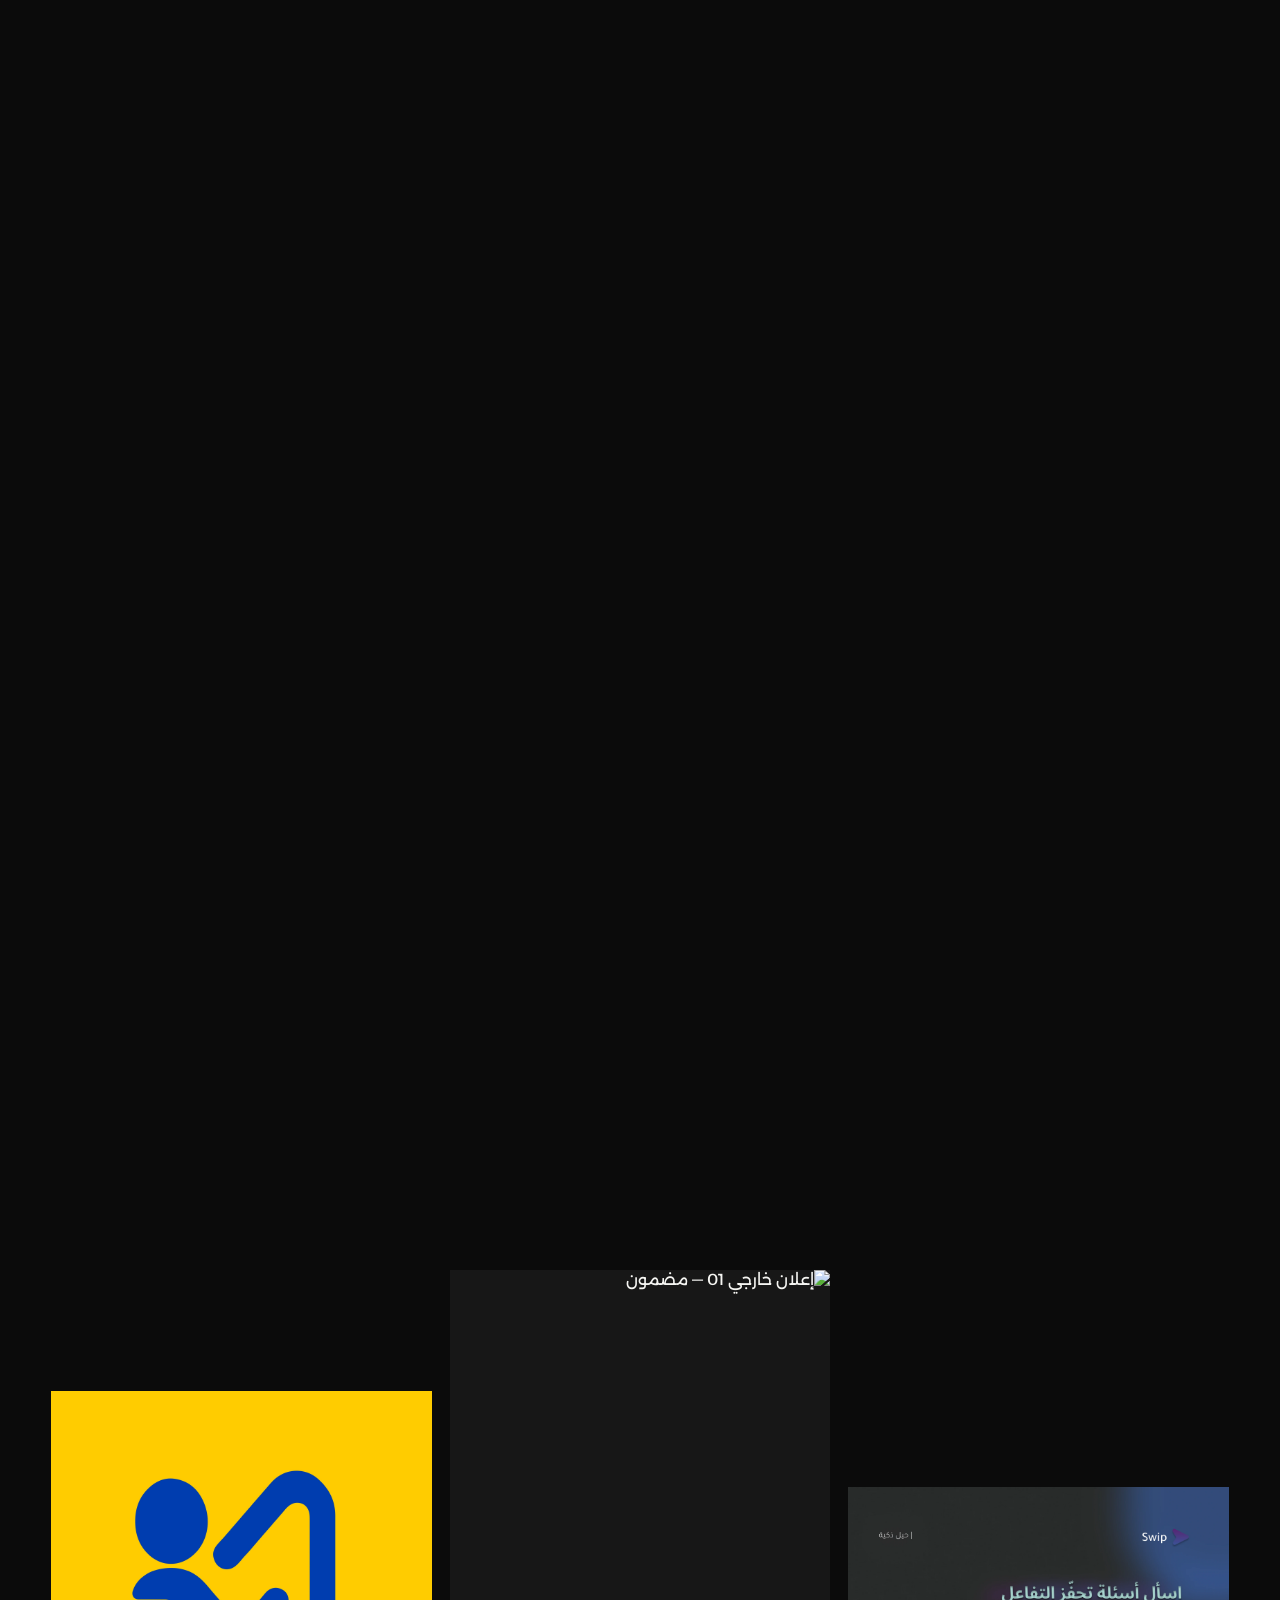
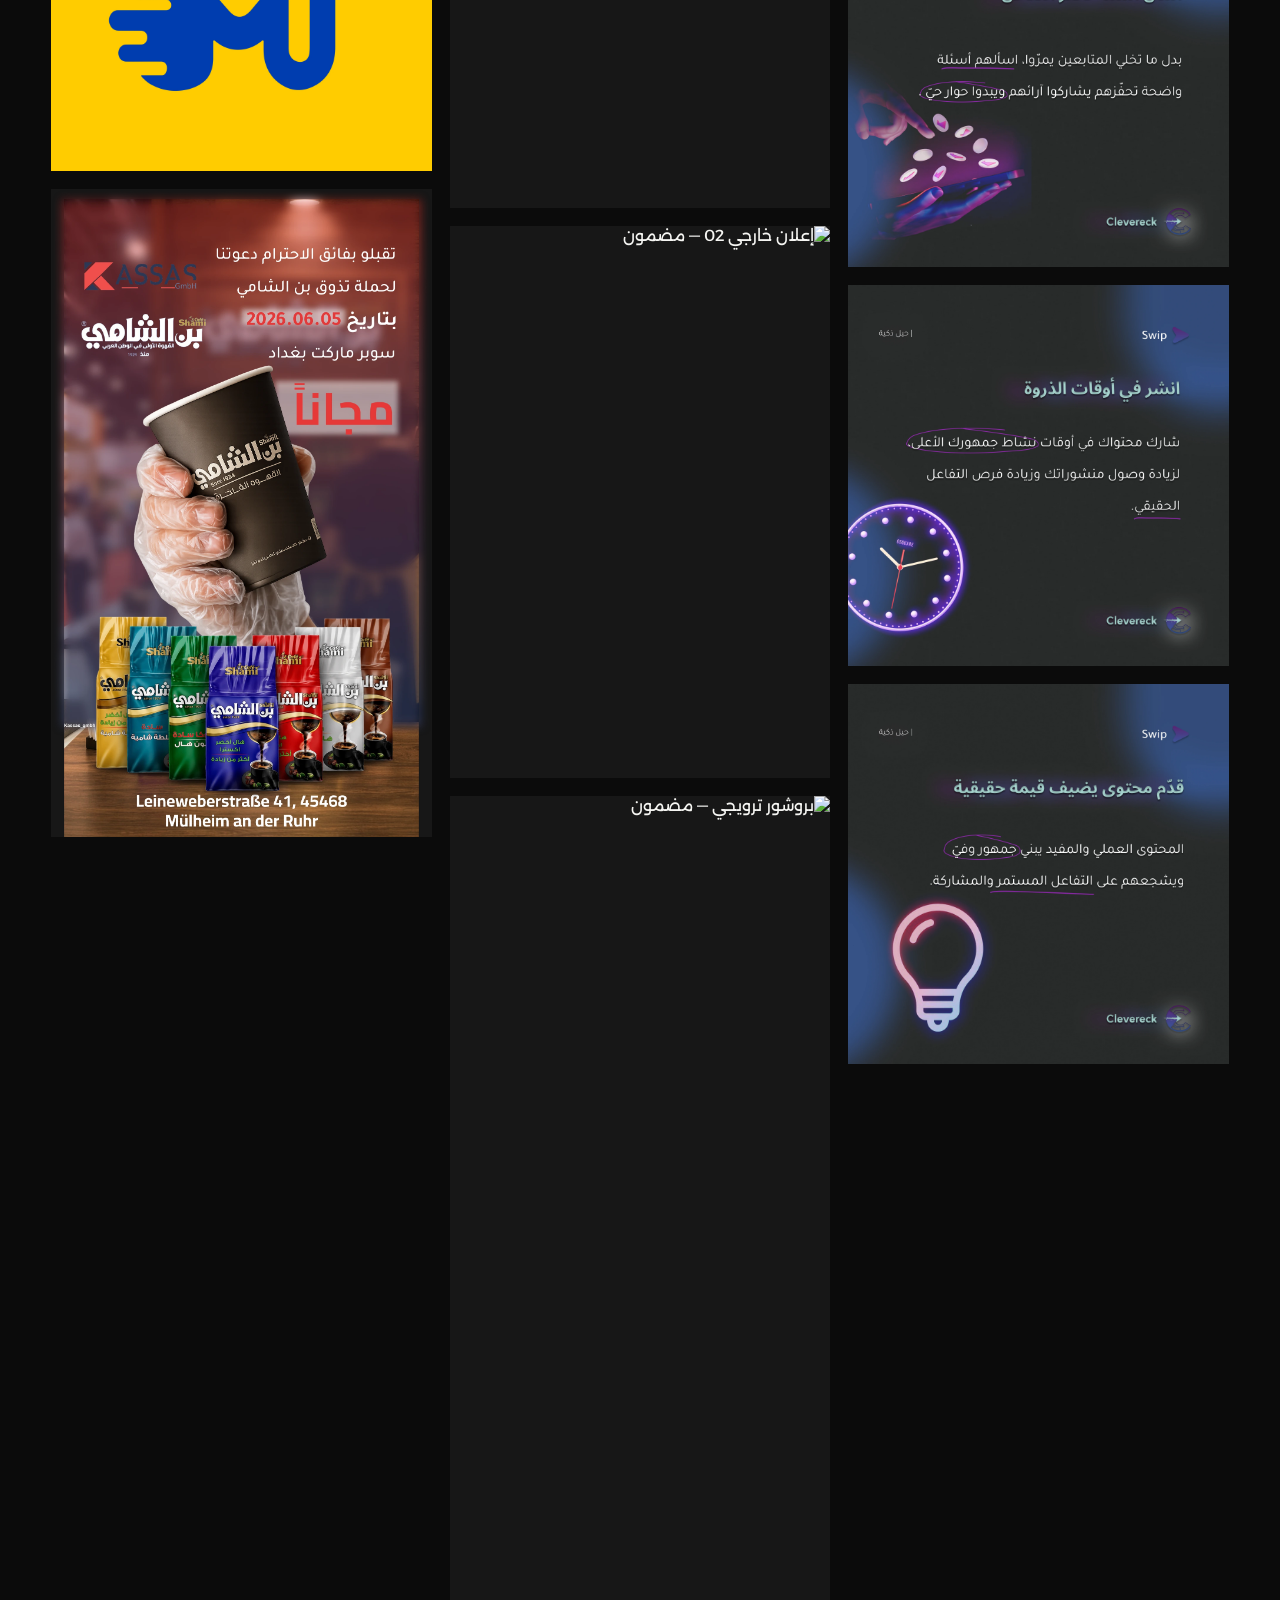
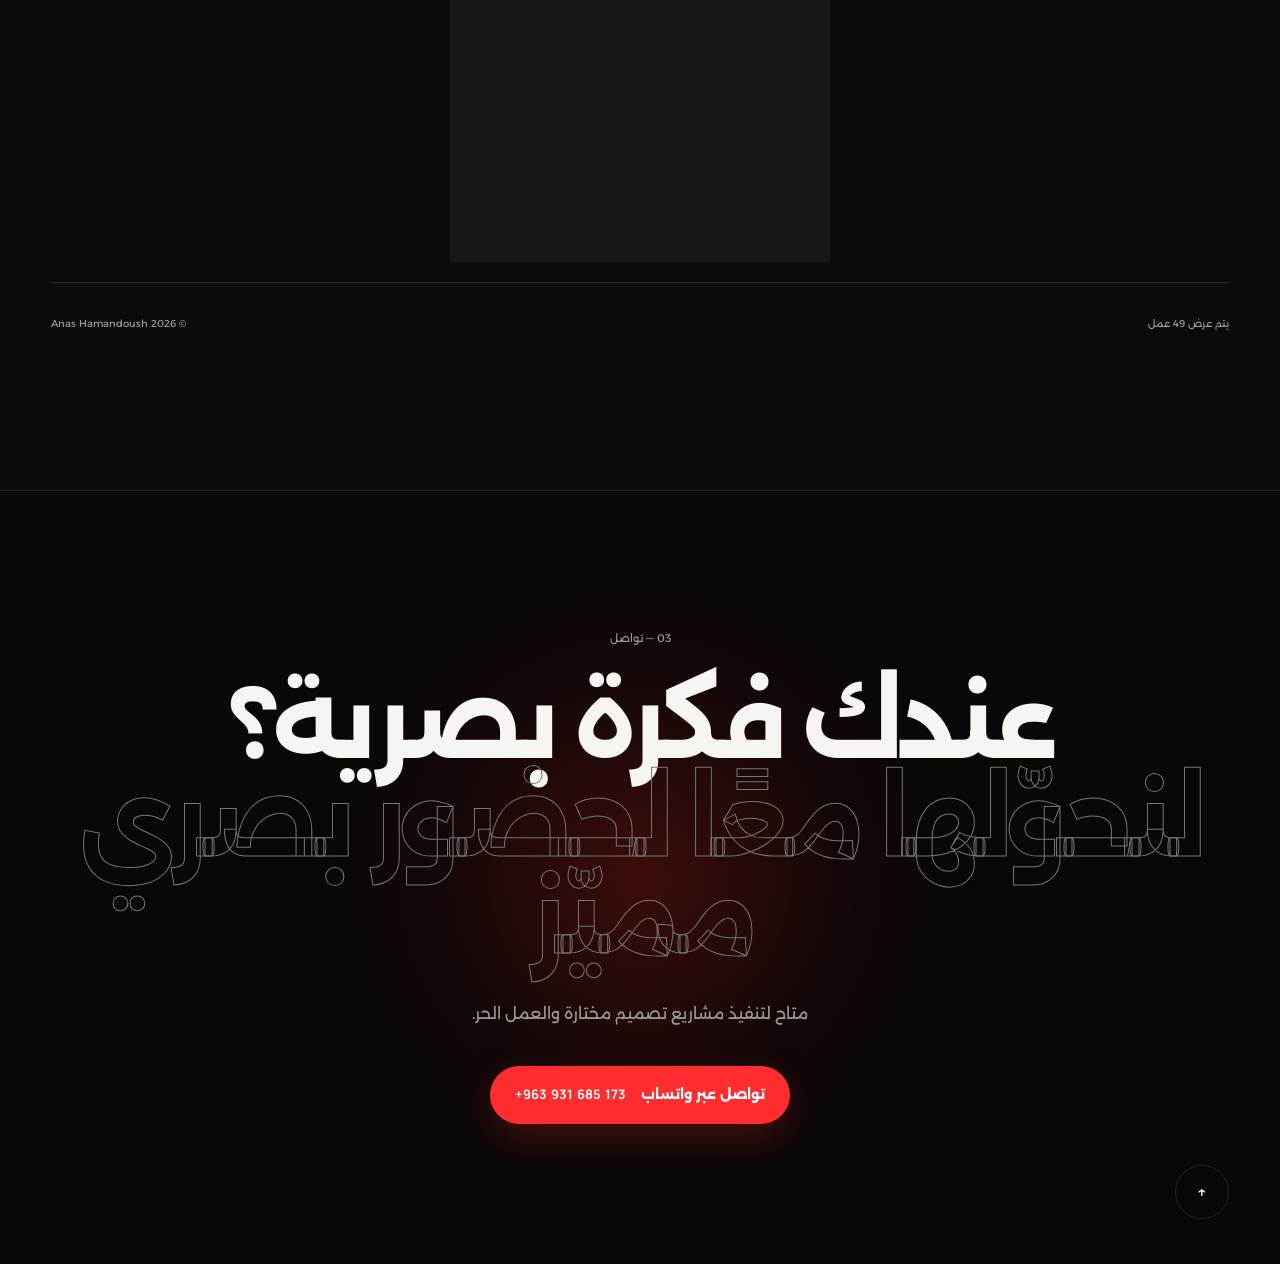
==== commit 2ef98f96: "Add files via upload" ====
--- a/index.html
+++ b/index.html
@@ -10,7 +10,7 @@
   <link rel="preconnect" href="https://fonts.googleapis.com">
   <link rel="preconnect" href="https://fonts.gstatic.com" crossorigin>
   <link href="https://fonts.googleapis.com/css2?family=Alexandria:wght@300;400;500;600;700;800&family=Noto+Kufi+Arabic:wght@400;500;600;700;800&family=Manrope:wght@400;500;600;700;800&display=swap" rel="stylesheet">
-  <link rel="stylesheet" href="styles.css?v=ar-premium-20260729-3" />
+  <link rel="stylesheet" href="styles.css?v=ar-contact-20260730-1" />
 </head>
 <body>
   <div class="noise" aria-hidden="true"></div>
@@ -79,7 +79,7 @@
       <div class="contact-orb" aria-hidden="true"></div>
       <div class="contact-content reveal">
         <p class="eyebrow">03 — تواصل</p>
-        <h2>عندك فكرة بصرية؟<br><span>خلّينا نخليها مستحيل تنسى.</span></h2>
+        <h2>عندك فكرة بصرية؟<br><span>لنحوّلها معًا لحضور بصري مميّز</span></h2>
         <p id="footer-message"></p>
         <div class="contact-links" id="contact-links"></div>
       </div>
@@ -94,7 +94,7 @@
     <button class="lightbox-nav lightbox-next" aria-label="الصورة التالية">←</button>
   </div>
 
-  <script src="portfolio-data.js?v=ar-premium-20260729-3"></script>
-  <script src="script.js?v=ar-premium-20260729-3"></script>
+  <script src="portfolio-data.js?v=ar-contact-20260730-1"></script>
+  <script src="script.js?v=ar-contact-20260730-1"></script>
 </body>
 </html>
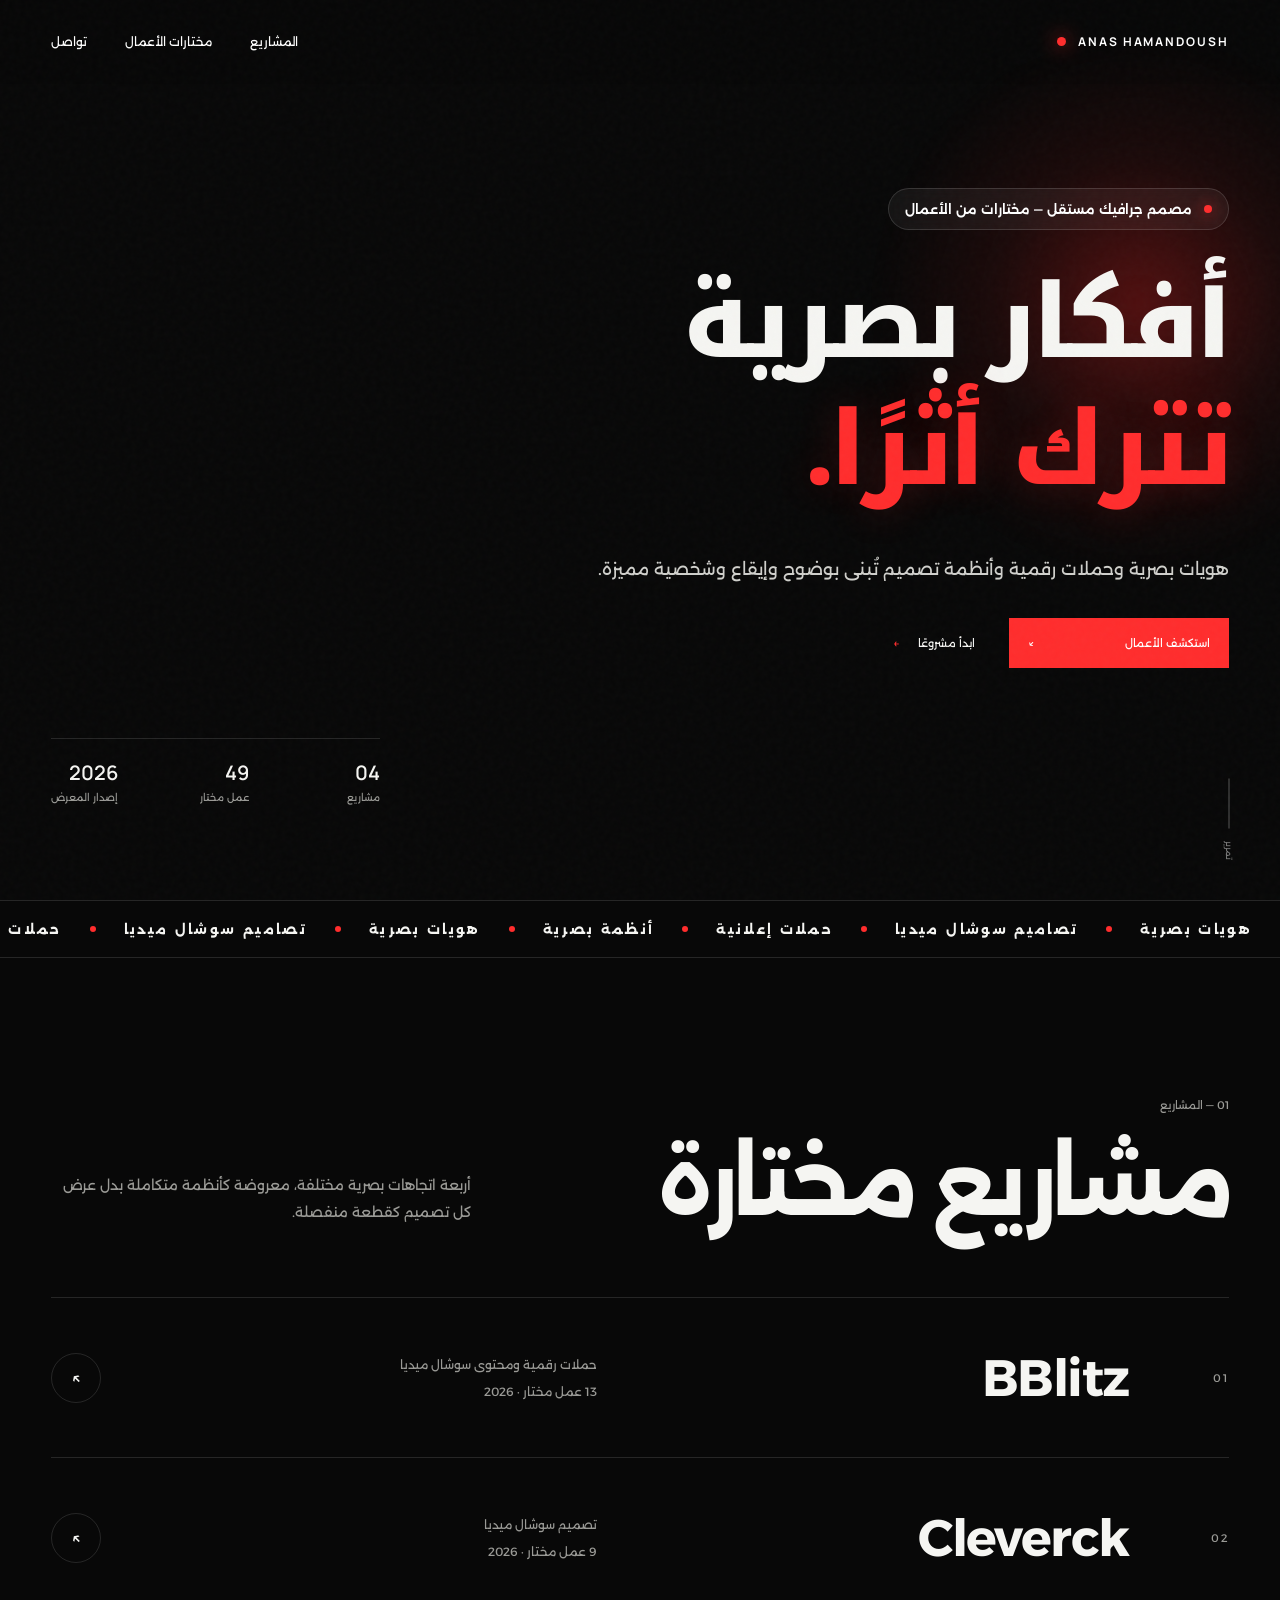
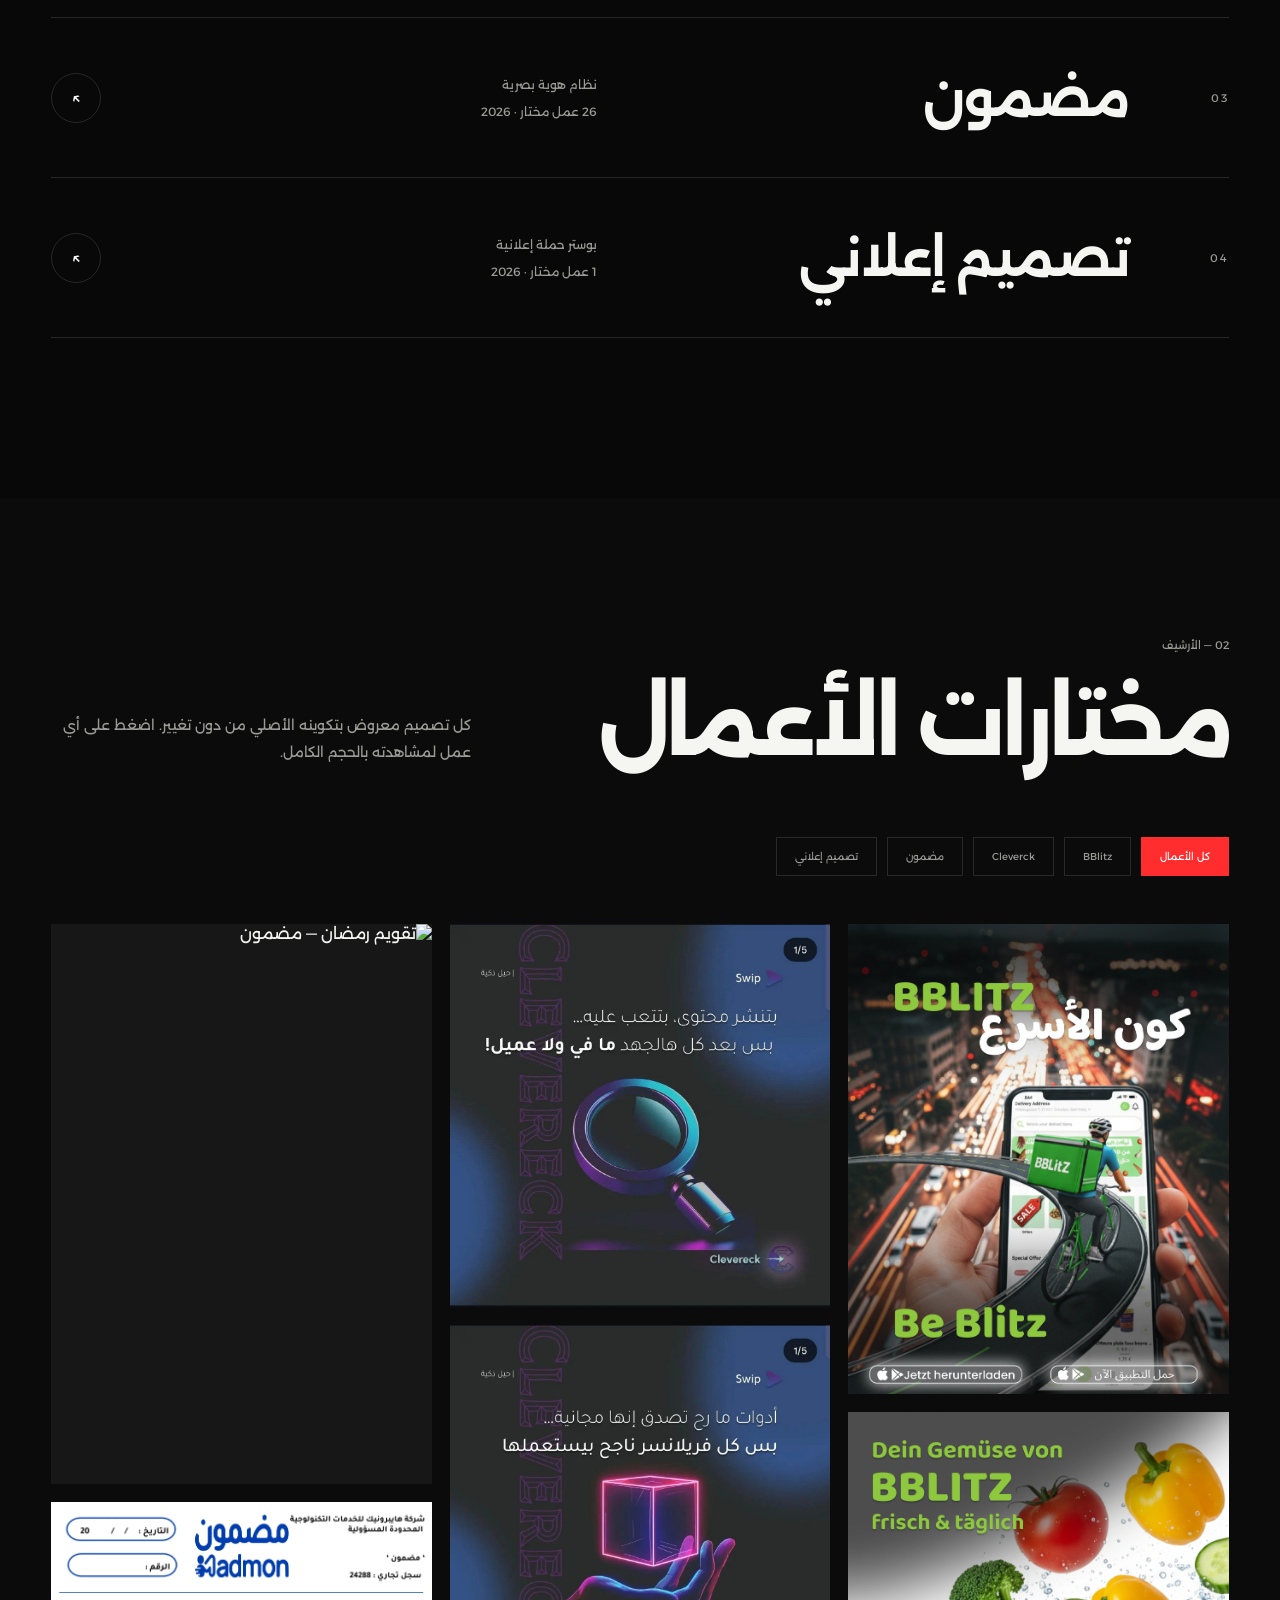
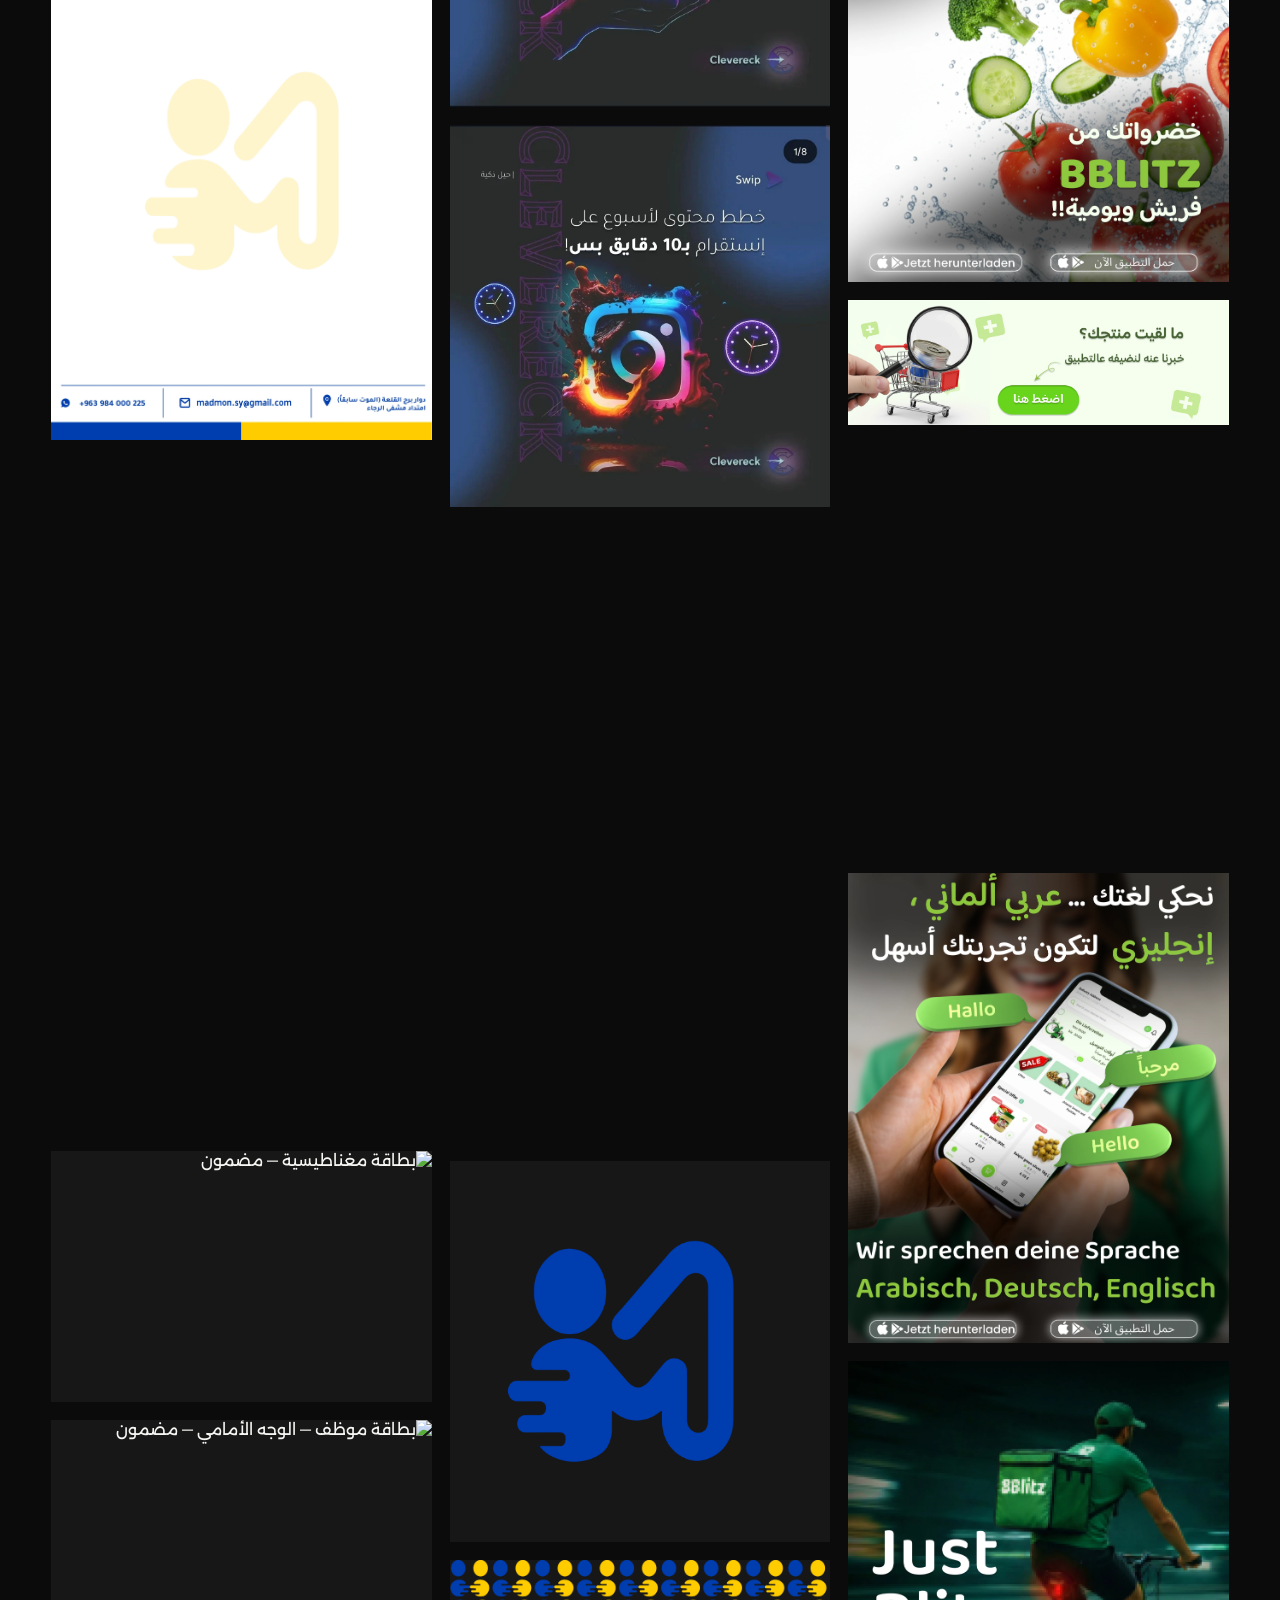
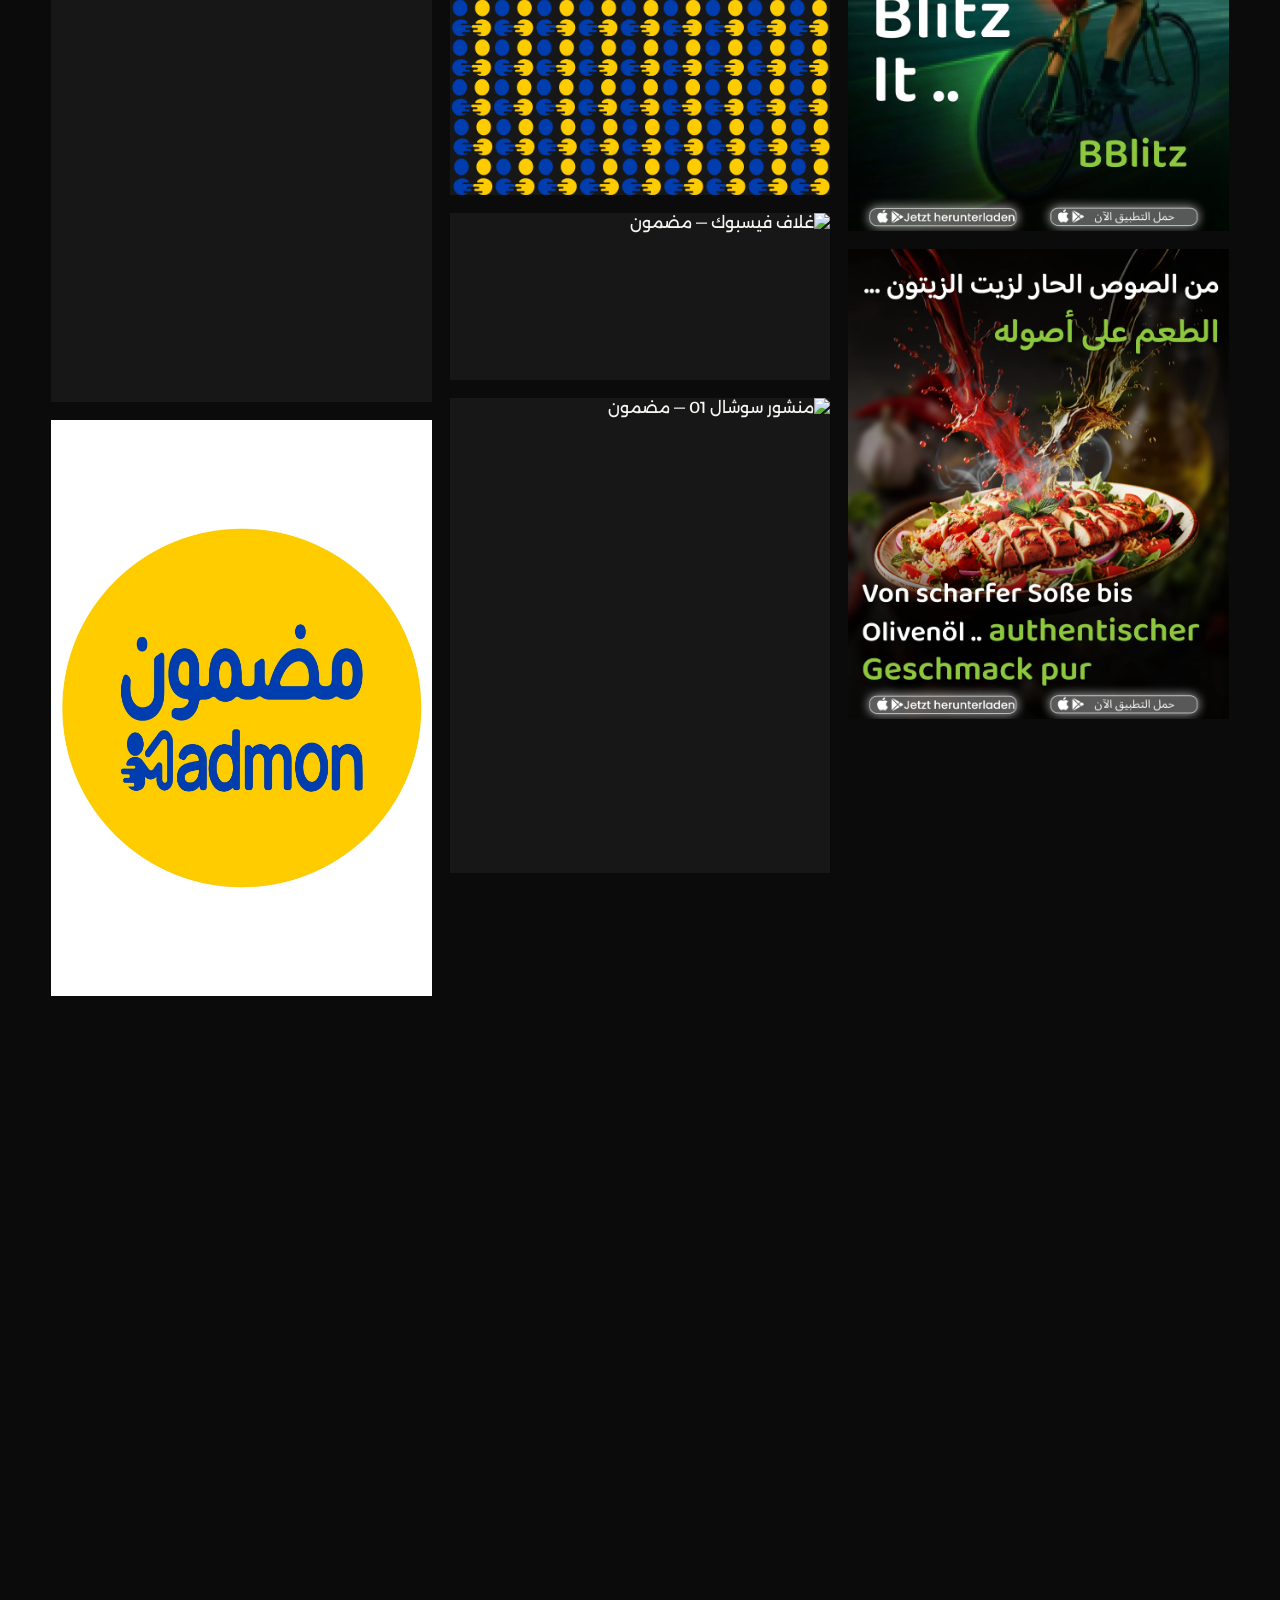
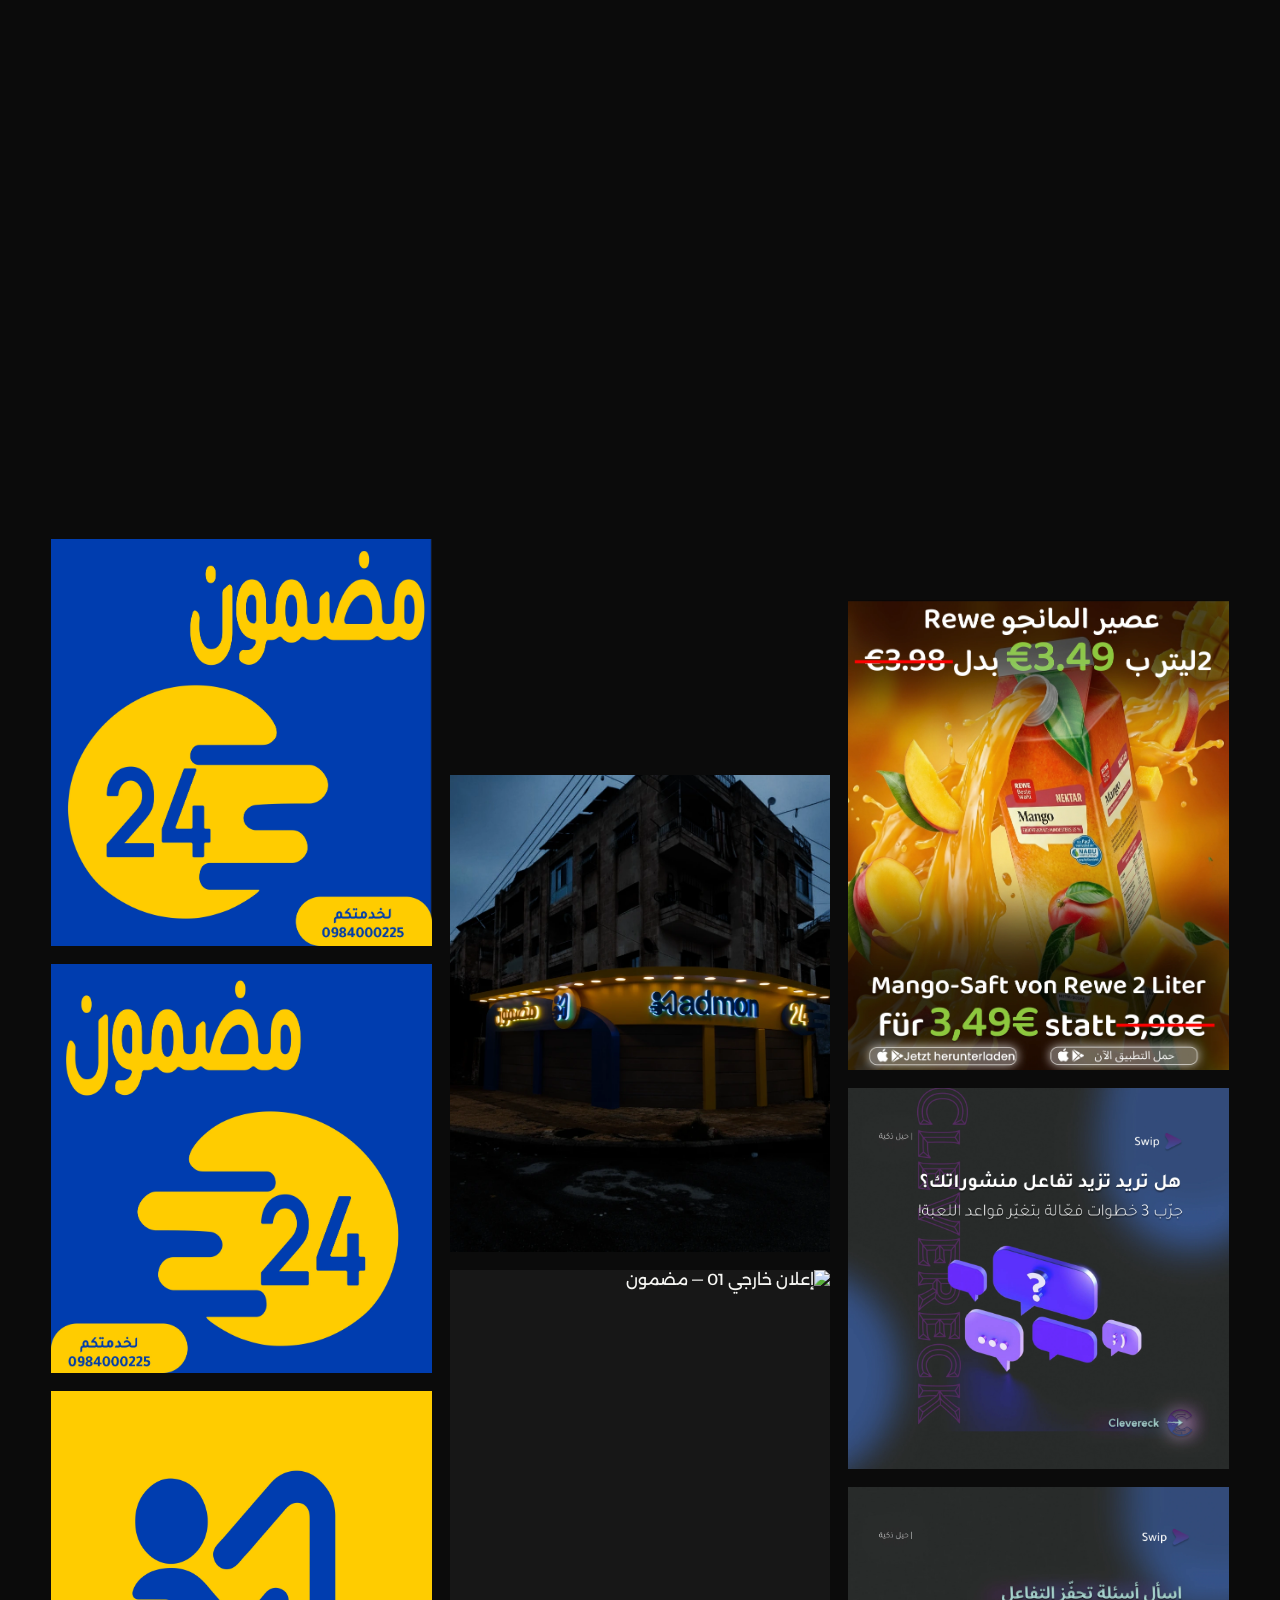
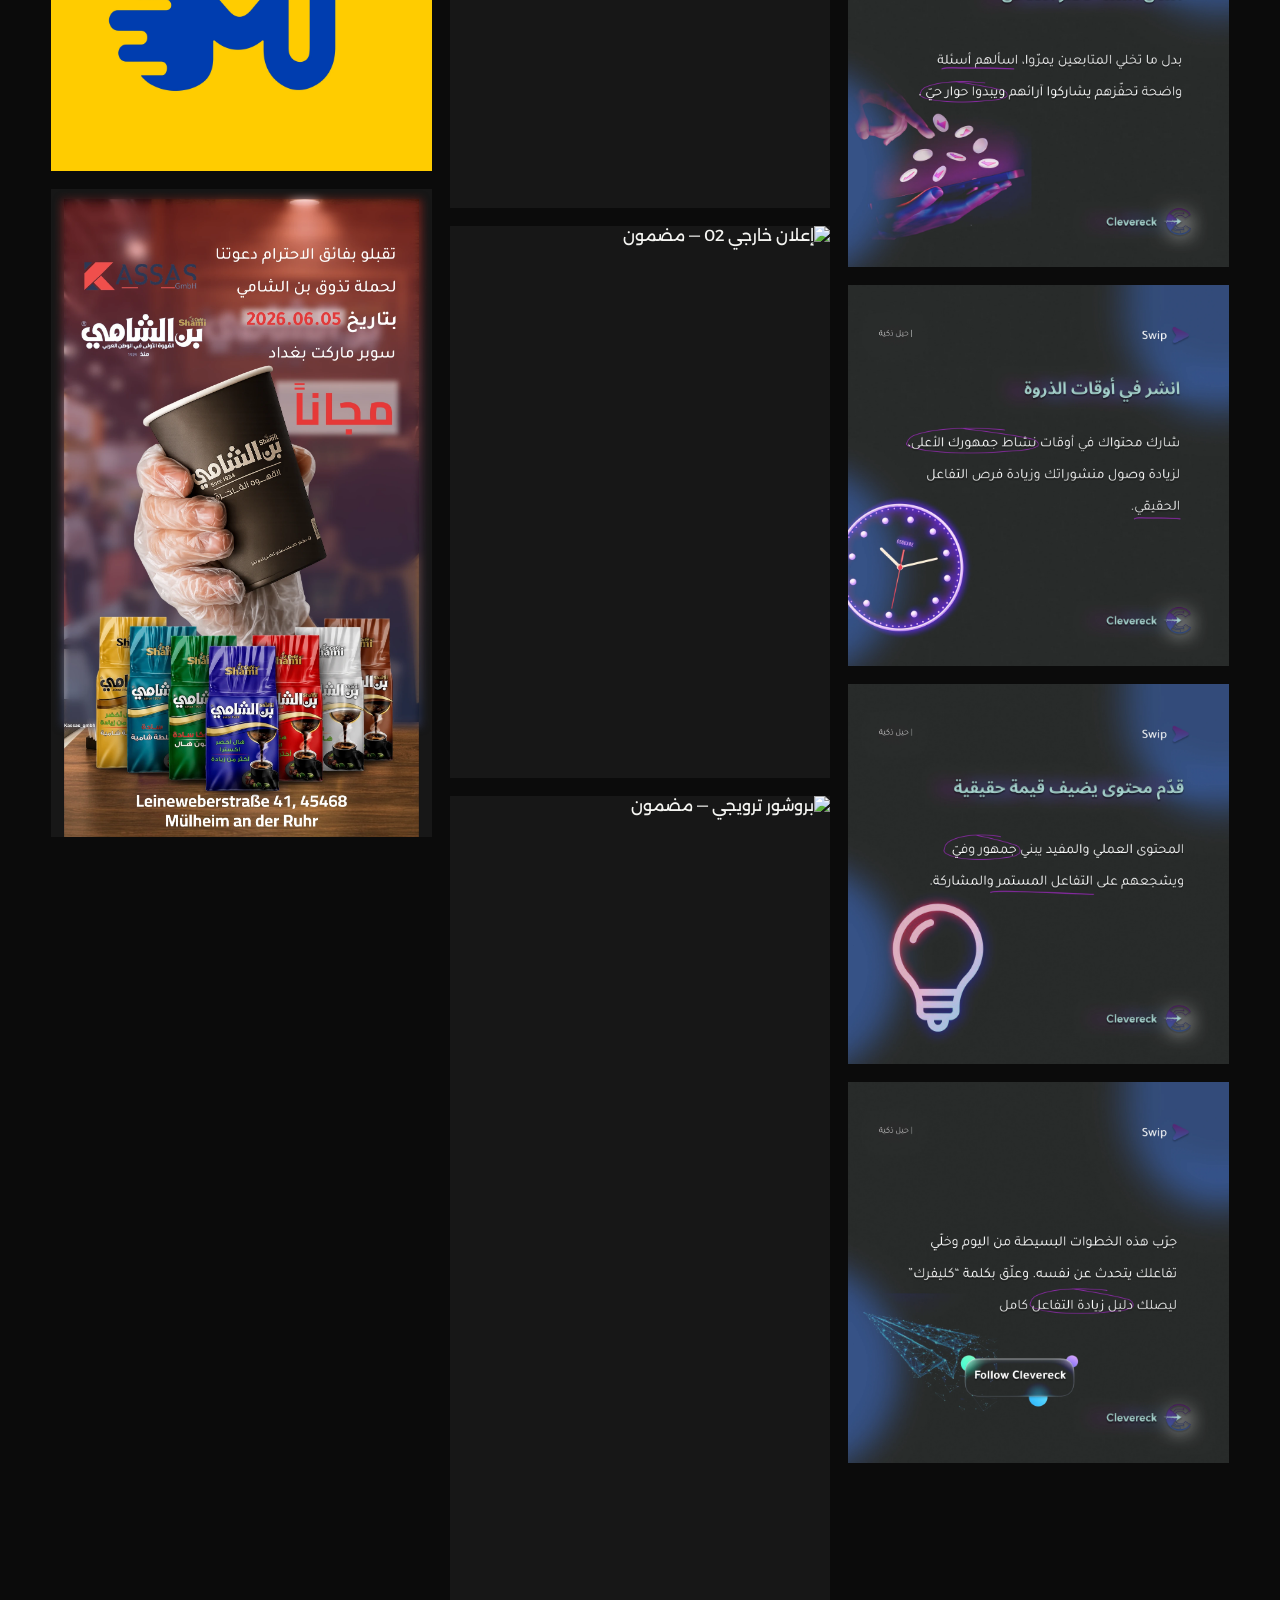
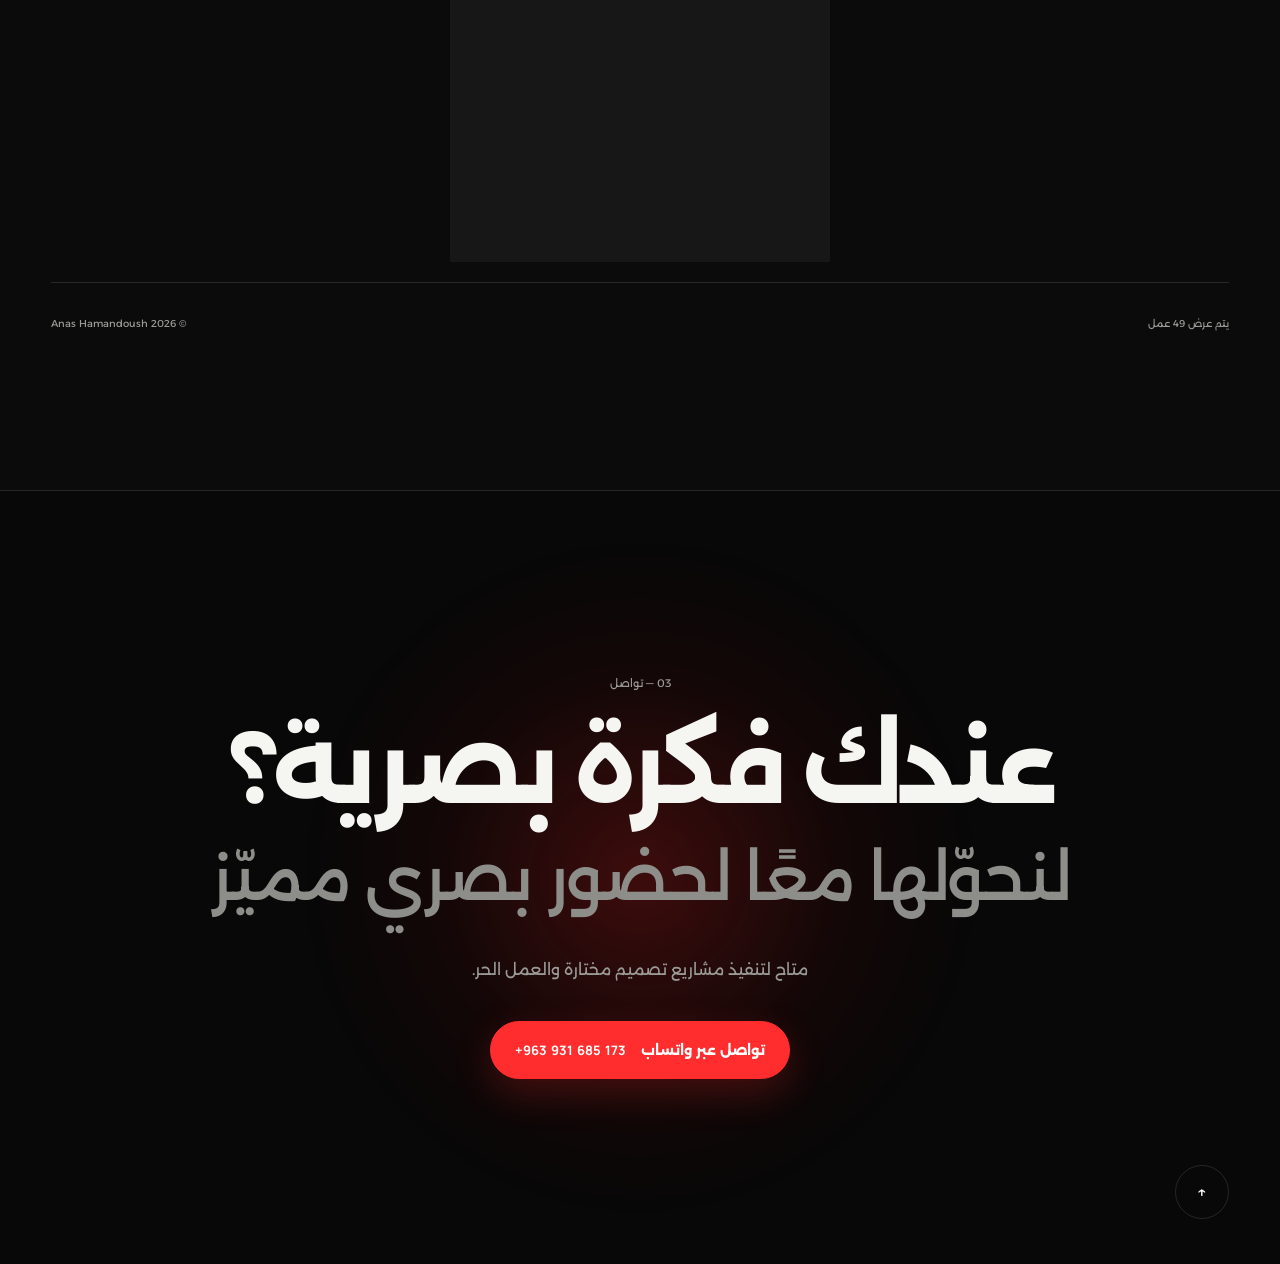
==== commit 0c4e09f1: "استبدال الخط المفرّغ بخط مصمت أوضح" ====
--- a/index.html
+++ b/index.html
@@ -10,7 +10,7 @@
   <link rel="preconnect" href="https://fonts.googleapis.com">
   <link rel="preconnect" href="https://fonts.gstatic.com" crossorigin>
   <link href="https://fonts.googleapis.com/css2?family=Alexandria:wght@300;400;500;600;700;800&family=Noto+Kufi+Arabic:wght@400;500;600;700;800&family=Manrope:wght@400;500;600;700;800&display=swap" rel="stylesheet">
-  <link rel="stylesheet" href="styles.css?v=ar-contact-20260730-1" />
+  <link rel="stylesheet" href="styles.css?v=solid-type-20261122" />
 </head>
 <body>
   <div class="noise" aria-hidden="true"></div>
@@ -94,7 +94,7 @@
     <button class="lightbox-nav lightbox-next" aria-label="الصورة التالية">←</button>
   </div>
 
-  <script src="portfolio-data.js?v=ar-contact-20260730-1"></script>
-  <script src="script.js?v=ar-contact-20260730-1"></script>
+  <script src="portfolio-data.js?v=solid-type-20261122"></script>
+  <script src="script.js?v=solid-type-20261122"></script>
 </body>
 </html>
--- a/styles.css
+++ b/styles.css
@@ -47,7 +47,7 @@
 .eyebrow { margin:0 0 28px; color:var(--muted); font-size:11px; text-transform:uppercase; letter-spacing:.2em; }
 .hero h1 { margin:0; font:800 clamp(58px,10.5vw,164px)/.87 Manrope,sans-serif; letter-spacing:-.075em; text-transform:uppercase; }
 .hero h1 span { display:block; }
-.accent-text { color:transparent; -webkit-text-stroke:1.5px var(--accent); text-shadow:0 0 42px rgba(255,45,45,.08); }
+.accent-text { color:var(--accent); -webkit-text-stroke:0; text-shadow:0 0 42px rgba(255,45,45,.18); }
 .hero-copy { max-width:620px; margin:46px 0 0; color:#c0c0bc; font-size:clamp(16px,1.5vw,22px); line-height:1.55; }
 .hero-actions { display:flex; align-items:center; gap:34px; margin-top:38px; }
 .button { display:inline-flex; align-items:center; justify-content:space-between; min-width:220px; padding:17px 18px; border:1px solid var(--line); text-transform:uppercase; font-size:11px; letter-spacing:.14em; transition:.3s; }
@@ -108,7 +108,7 @@
 .contact { min-height:86svh; display:flex; align-items:center; justify-content:center; position:relative; overflow:hidden; border-top:1px solid var(--line); }
 .contact-content { position:relative; z-index:2; max-width:1200px; text-align:center; }
 .contact h2 { margin:0; font:700 clamp(50px,8vw,120px)/.95 Manrope; letter-spacing:-.065em; }
-.contact h2 span { color:transparent; -webkit-text-stroke:1px #777; }
+.contact h2 span { color:#8d8d89; -webkit-text-stroke:0; font-weight:500; font-size:.62em; line-height:1.35; letter-spacing:-.02em; }
 .contact-content > p:not(.eyebrow) { color:var(--muted); margin:34px auto 0; max-width:600px; line-height:1.6; }
 .contact-links { display:flex; flex-wrap:wrap; justify-content:center; gap:12px; margin-top:36px; }
 .contact-links a { border-bottom:1px solid var(--accent); padding:10px 2px; margin:0 12px; font-size:12px; text-transform:uppercase; letter-spacing:.14em; }
@@ -211,7 +211,8 @@
   line-height: .98;
 }
 html[dir="rtl"] .accent-text {
-  -webkit-text-stroke: 1.2px var(--accent);
+  color: var(--accent);
+  -webkit-text-stroke: 0;
 }
 html[dir="rtl"] .hero-copy,
 html[dir="rtl"] .section-heading > p,
@@ -307,9 +308,9 @@
 }
 html[dir="rtl"] .hero h1 span { padding-bottom: .08em; }
 html[dir="rtl"] .accent-text {
-  color: transparent;
-  -webkit-text-stroke: 1.6px var(--accent);
-  text-shadow: 0 0 40px rgba(255,45,45,.14);
+  color: var(--accent);
+  -webkit-text-stroke: 0;
+  text-shadow: 0 0 40px rgba(255,45,45,.2);
 }
 html[dir="rtl"] .hero-copy {
   max-width: 700px;
